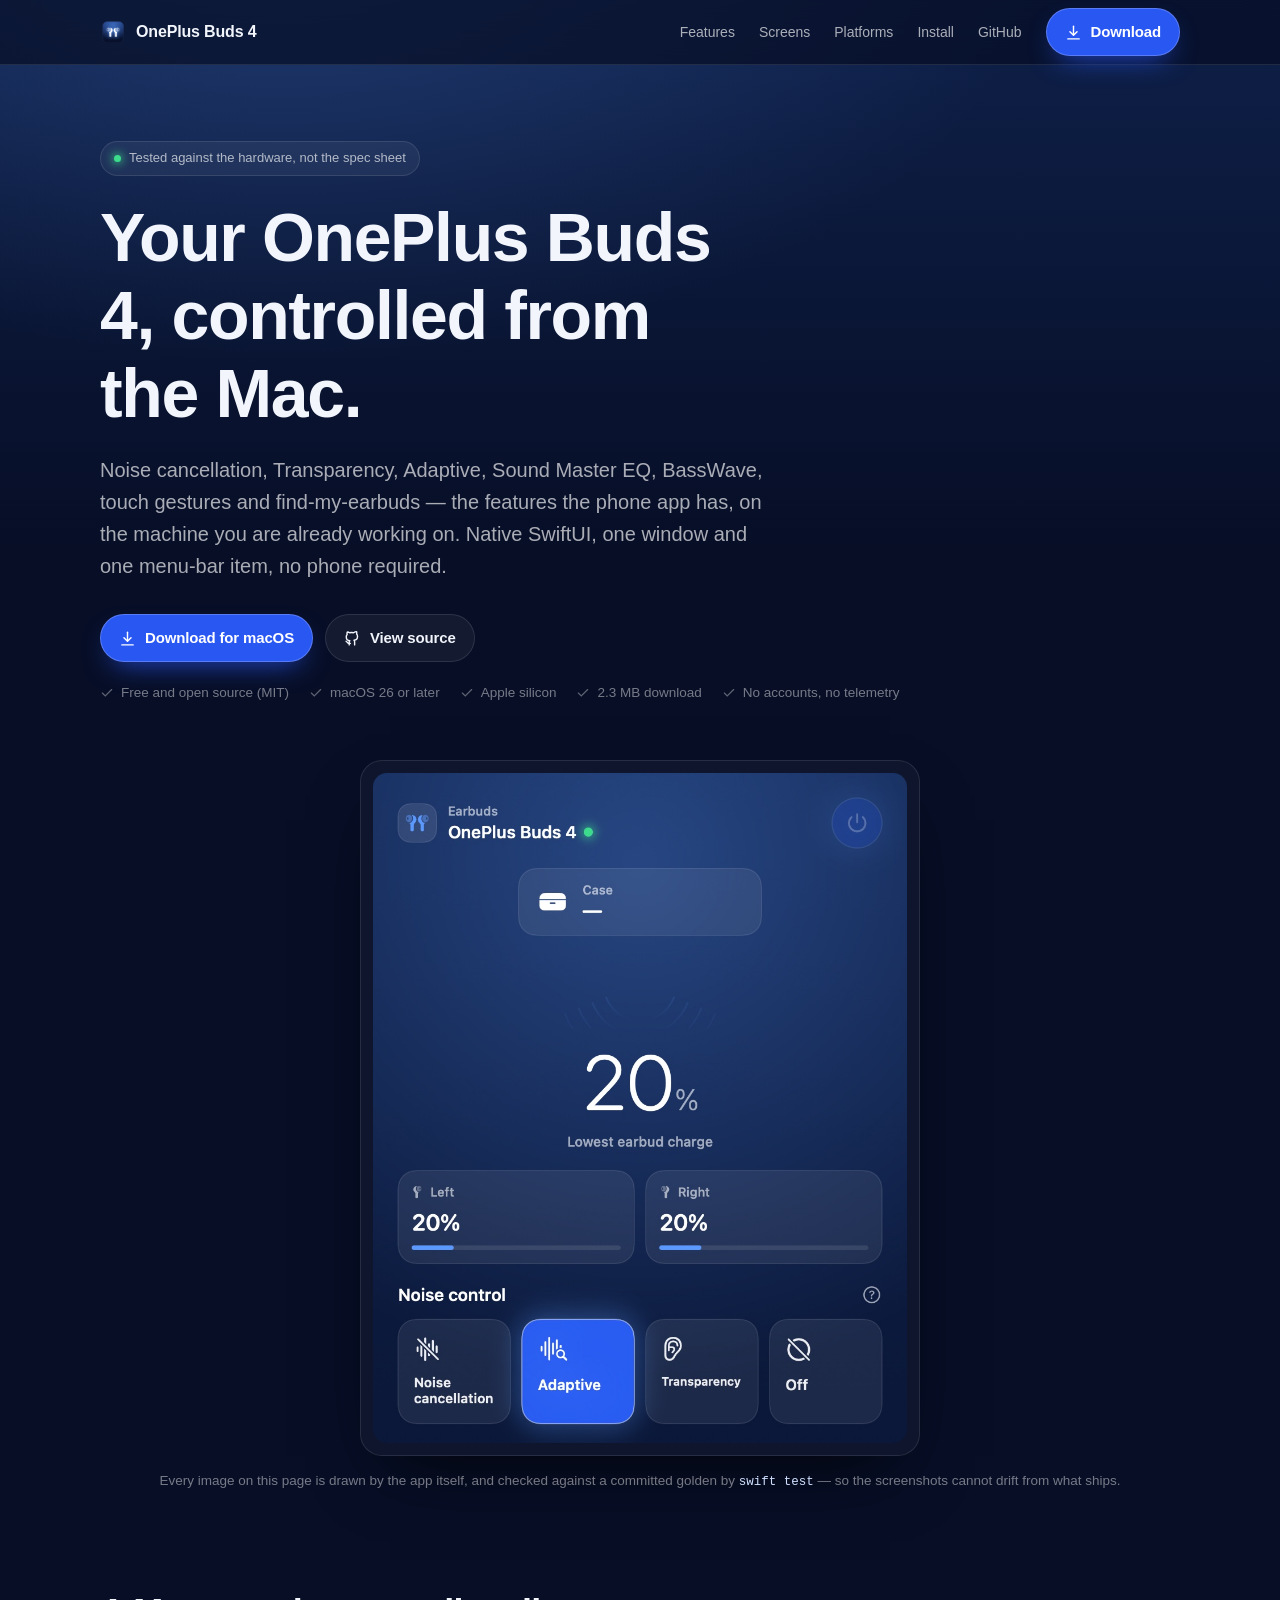
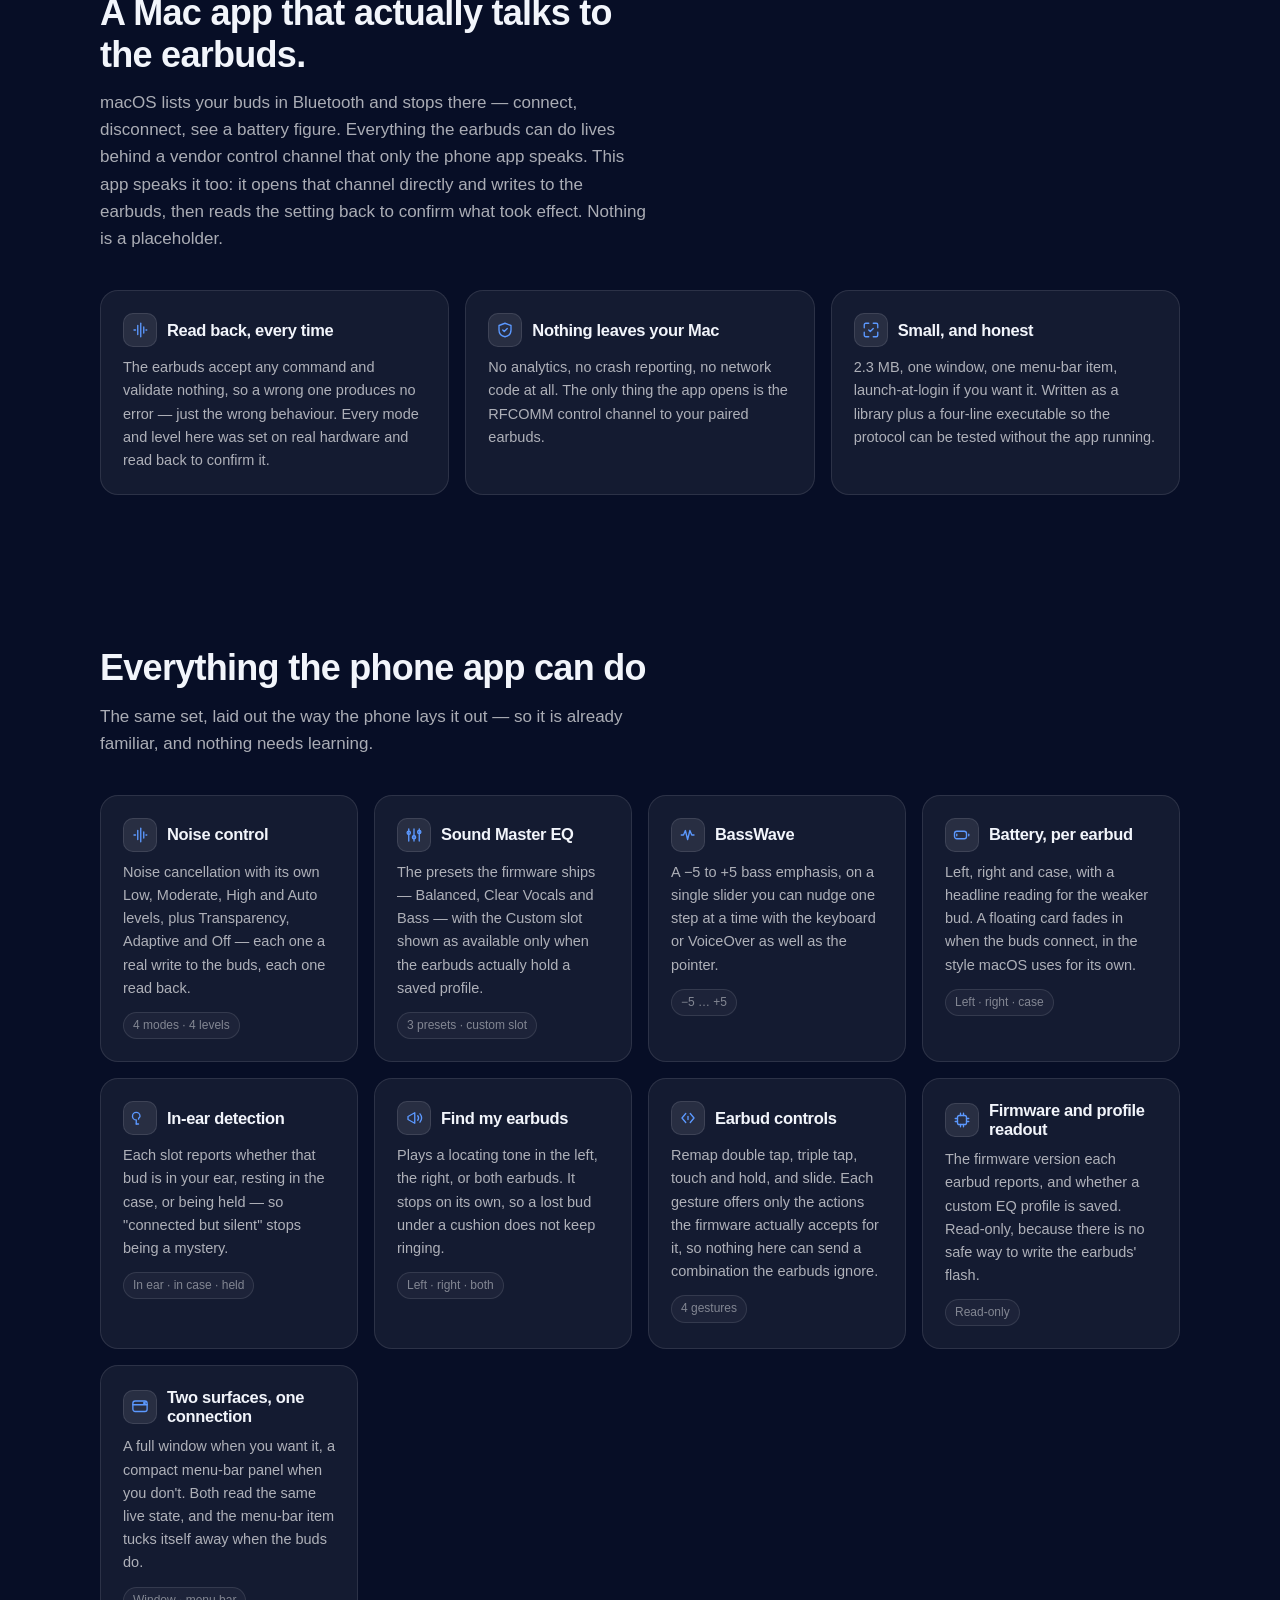
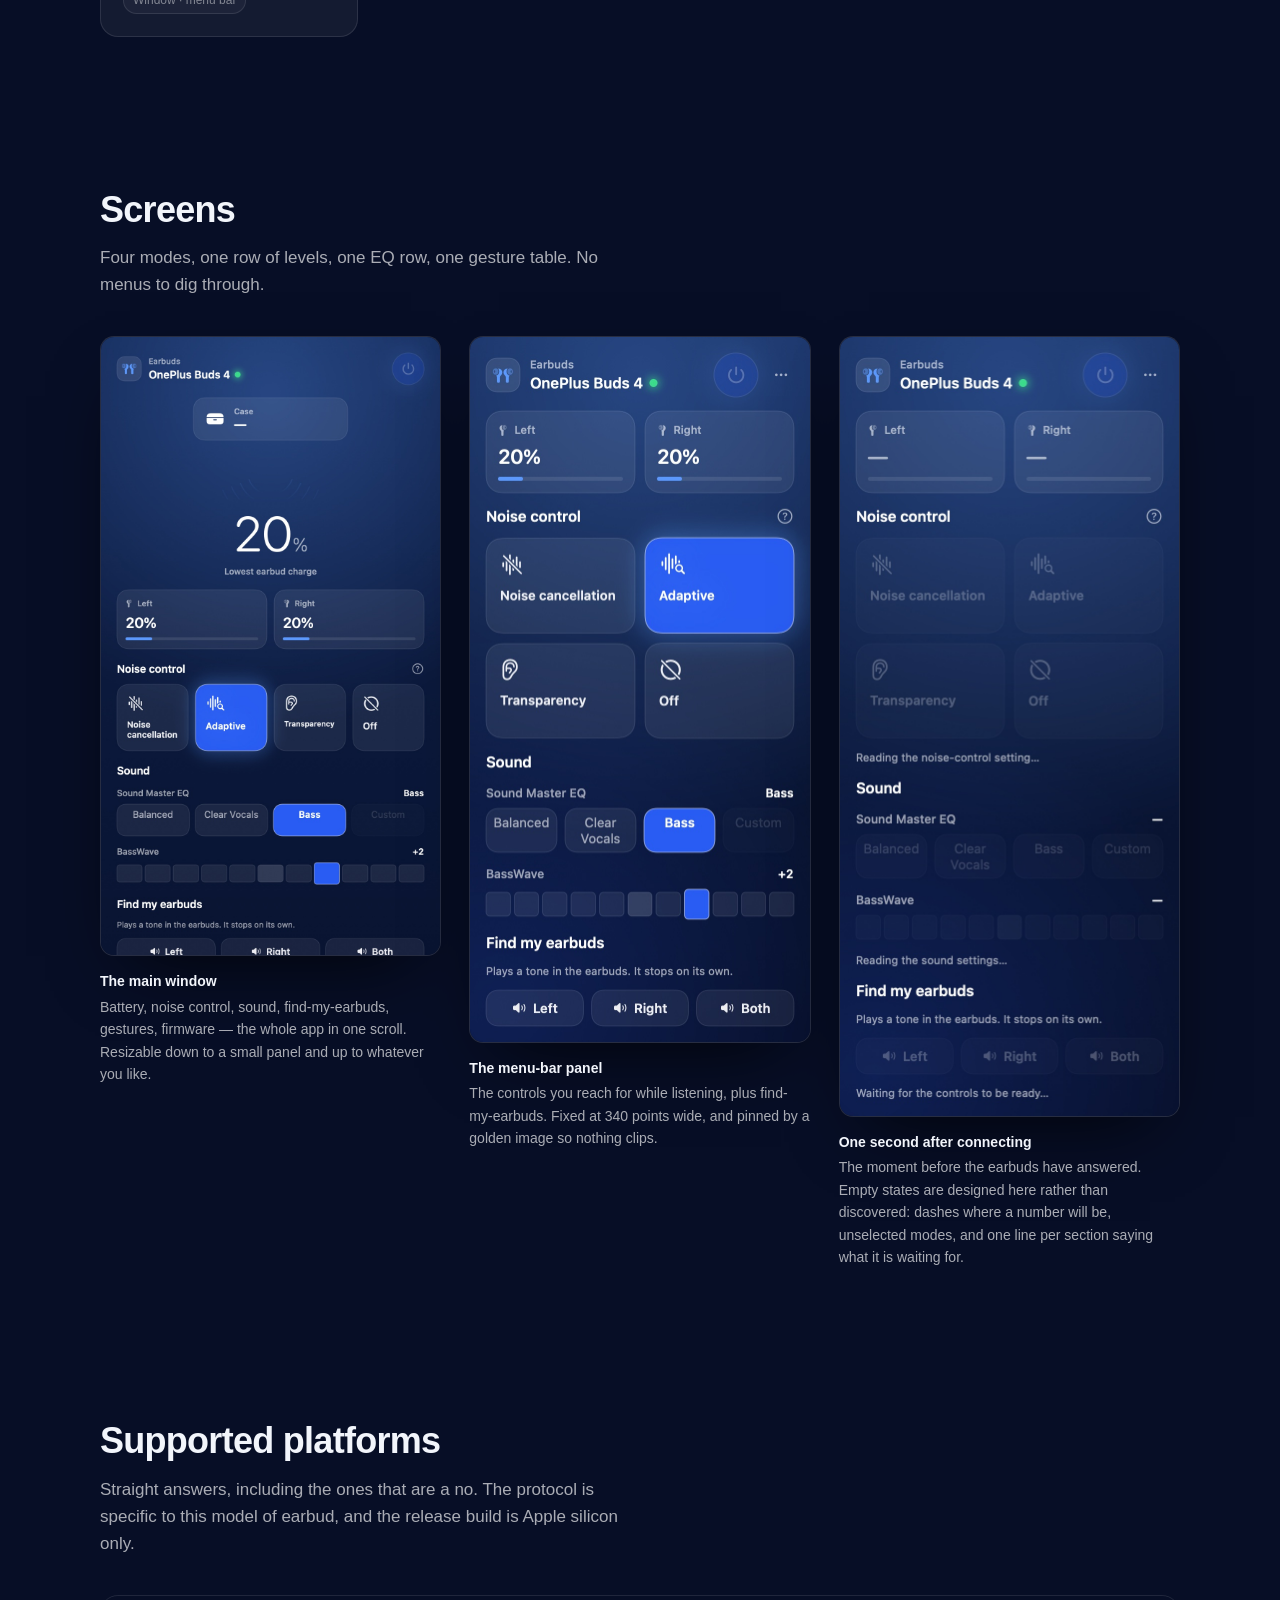
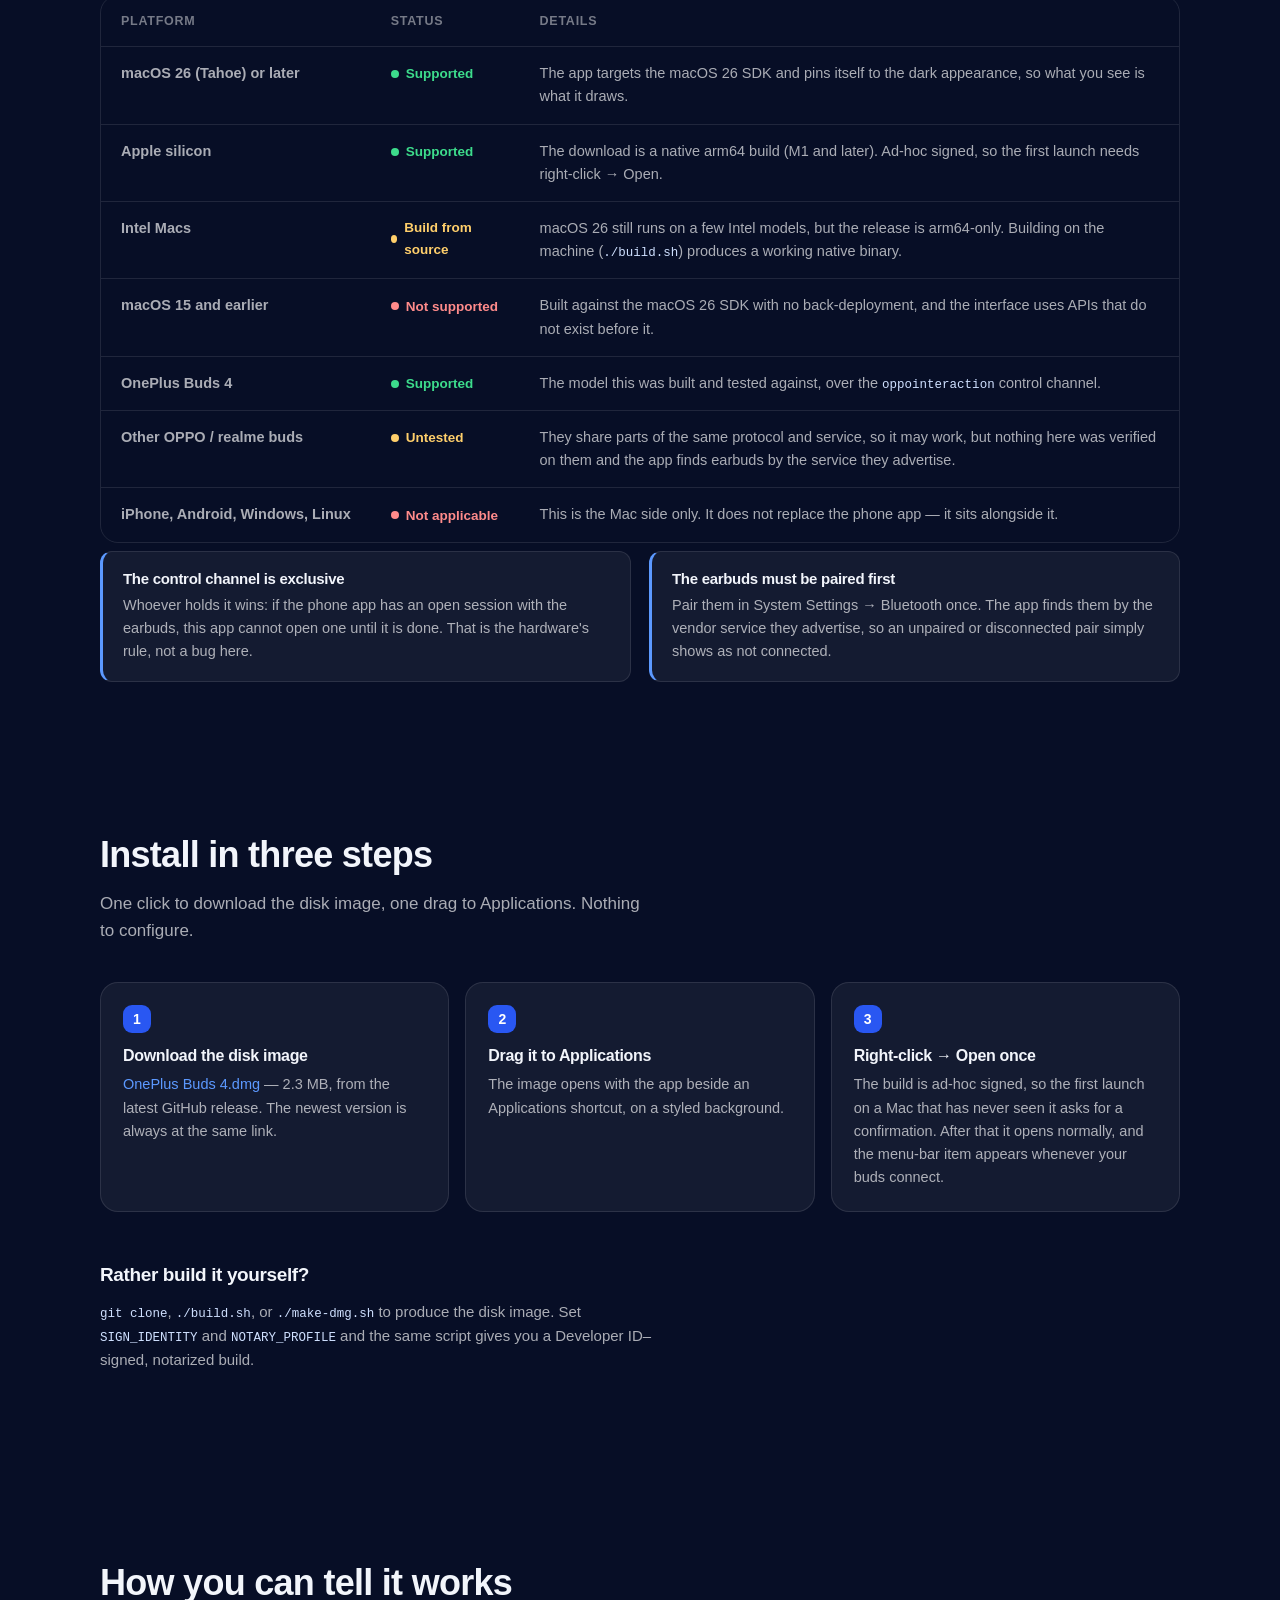
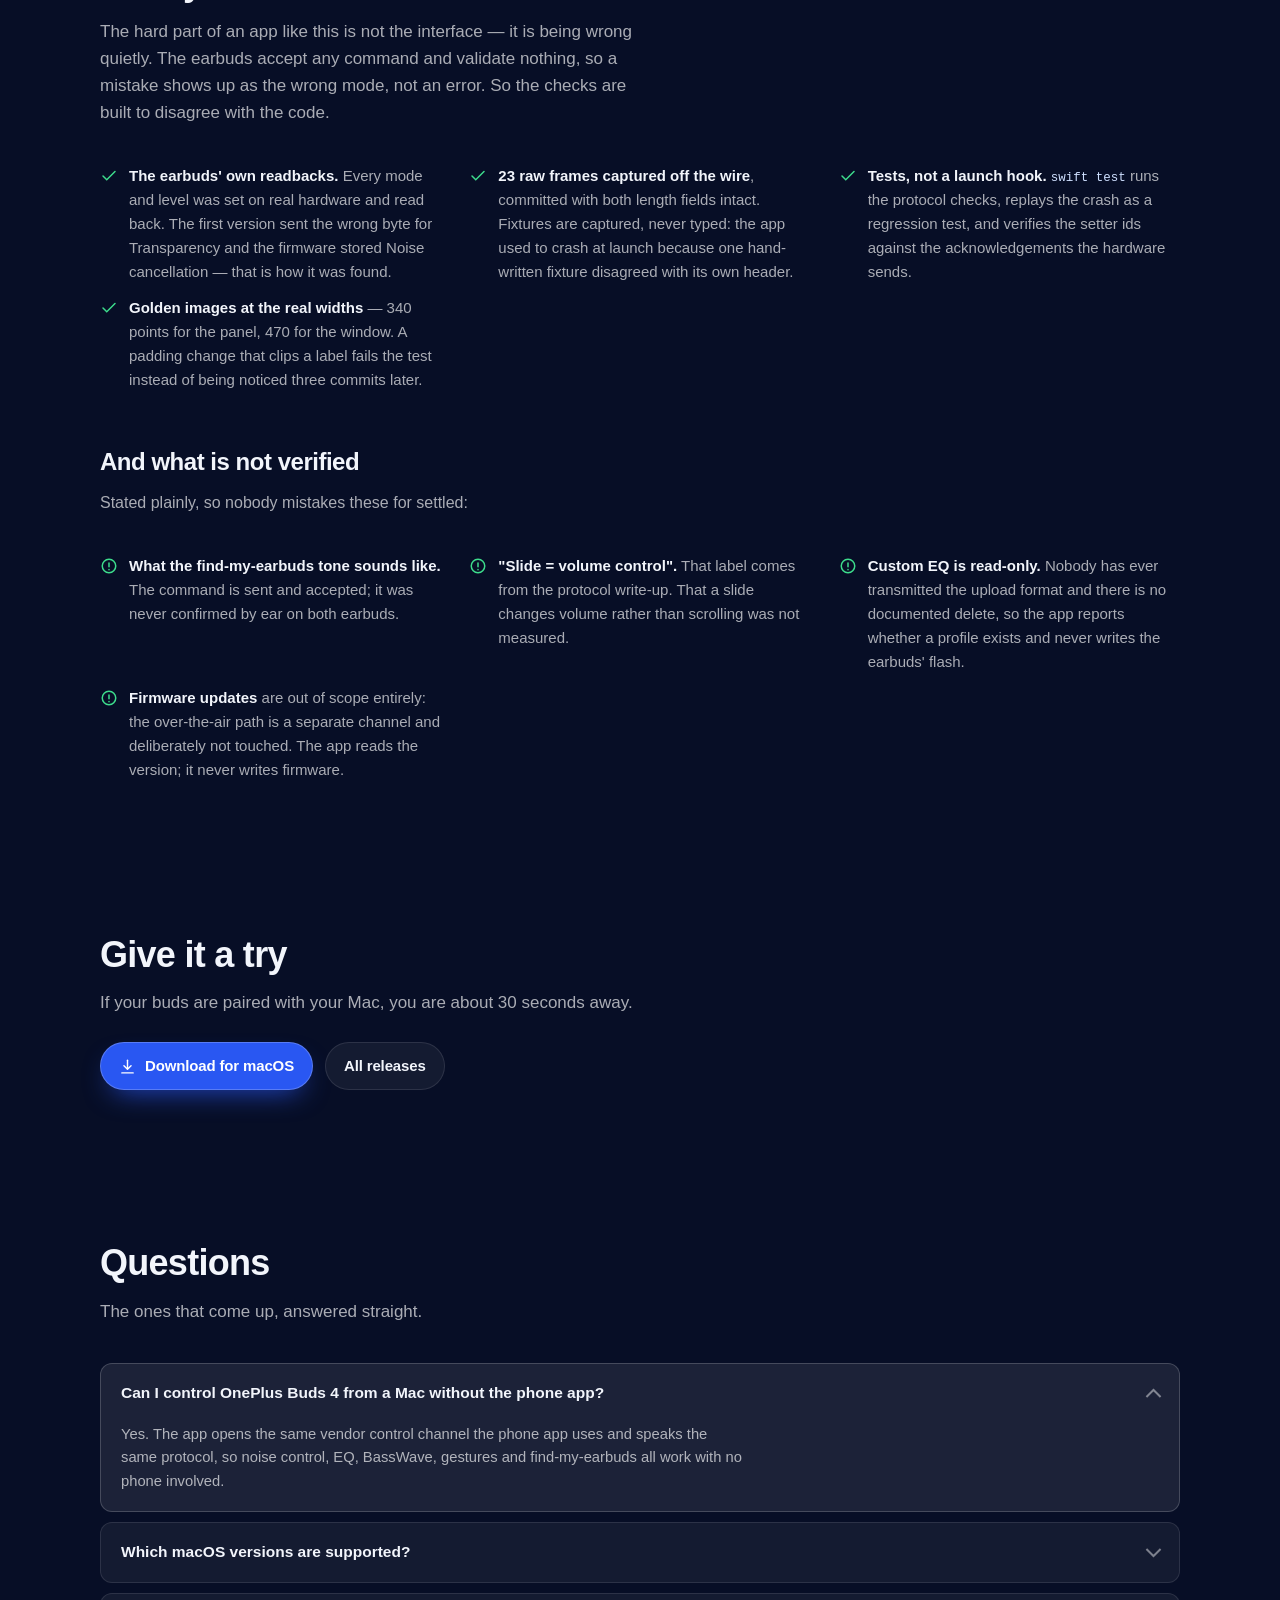
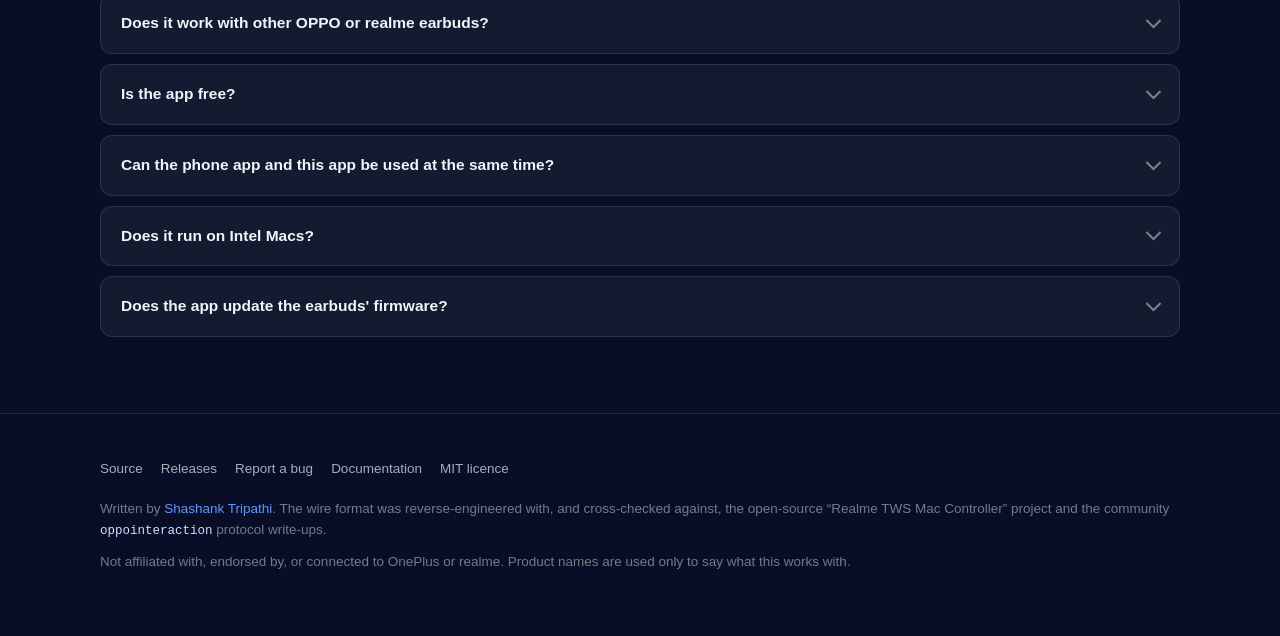
==== docs/index.html @ 81c3e6ca "Add the website, and stop `swift test` from taking the control channel Three things: a bug, a move, " ====
<!DOCTYPE html>
<html lang="en">
<head>
<meta charset="utf-8">
<meta name="viewport" content="width=device-width, initial-scale=1">
<title>OnePlus Buds 4 for macOS — a native Mac controller for your earbuds</title>
<meta name="description" content="A native SwiftUI app that controls OnePlus Buds 4 from the Mac: noise control, Sound Master EQ, BassWave, touch gestures, find-my-earbuds, battery and firmware. Free, open source, no telemetry.">
<link rel="canonical" href="https://shashank99928.github.io/OnePlusBuds4Mac/">
<link rel="icon" href="assets/favicon.png" type="image/png">
<link rel="apple-touch-icon" href="assets/icon.png">
<meta name="theme-color" content="#070e26">

<meta property="og:type" content="website">
<meta property="og:title" content="OnePlus Buds 4 for macOS">
<meta property="og:description" content="Noise control, Sound Master EQ, BassWave, gestures and find-my-earbuds — from your Mac. Native, free, open source.">
<meta property="og:image" content="https://shashank99928.github.io/OnePlusBuds4Mac/assets/og.png">
<meta property="og:image:width" content="1200">
<meta property="og:image:height" content="630">
<meta property="og:url" content="https://shashank99928.github.io/OnePlusBuds4Mac/">
<meta name="twitter:card" content="summary_large_image">
<meta name="twitter:title" content="OnePlus Buds 4 for macOS">
<meta name="twitter:description" content="Noise control, Sound Master EQ, BassWave, gestures and find-my-earbuds — from your Mac.">
<meta name="twitter:image" content="https://shashank99928.github.io/OnePlusBuds4Mac/assets/og.png">

<meta name="author" content="Shashank Tripathi">
<meta name="keywords" content="OnePlus Buds 4 Mac, control OnePlus Buds 4 on macOS, OnePlus Buds noise cancellation Mac, earbuds EQ Mac app, find my earbuds Mac, oppointeraction, OPPO earbuds macOS">
<meta property="og:site_name" content="OnePlus Buds 4 for macOS">
<meta property="og:locale" content="en_US">
<meta property="og:image:alt" content="OnePlus Buds 4 for macOS — your earbuds, from your Mac.">
<meta name="twitter:image:alt" content="OnePlus Buds 4 for macOS — your earbuds, from your Mac.">

<link rel="preload" as="image" href="assets/hero.jpg" fetchpriority="high">
<link rel="stylesheet" href="styles.css">

<script type="application/ld+json">
{
  "@context": "https://schema.org",
  "@type": "SoftwareApplication",
  "name": "OnePlus Buds 4 for macOS",
  "alternateName": "OnePlusBuds4Mac",
  "applicationCategory": "UtilitiesApplication",
  "applicationSubCategory": "Audio",
  "operatingSystem": "macOS 26 or later",
  "processorRequirements": "Apple silicon; Intel Macs by building from source",
  "softwareVersion": "1.1.0",
  "releaseNotes": "https://github.com/shashank99928/OnePlusBuds4Mac/releases",
  "isAccessibleForFree": true,
  "license": "https://opensource.org/license/mit",
  "downloadUrl": "https://github.com/shashank99928/OnePlusBuds4Mac/releases/latest/download/OnePlus%20Buds%204.dmg",
  "installUrl": "https://github.com/shashank99928/OnePlusBuds4Mac/releases/latest/download/OnePlus%20Buds%204.dmg",
  "url": "https://shashank99928.github.io/OnePlusBuds4Mac/",
  "screenshot": "https://shashank99928.github.io/OnePlusBuds4Mac/assets/window.png",
  "image": "https://shashank99928.github.io/OnePlusBuds4Mac/assets/og.png",
  "description": "A native macOS app that controls OnePlus Buds 4 over the earbuds' own control channel: noise cancellation, Transparency, Adaptive, Sound Master EQ, BassWave, touch gestures, find-my-earbuds, battery and firmware. Free and open source.",
  "featureList": [
    "Noise cancellation with Low, Moderate, High and Auto levels",
    "Transparency, Adaptive and Off modes",
    "Sound Master EQ presets and the custom slot",
    "BassWave -5 to +5 bass emphasis",
    "Find my earbuds tone",
    "Touch gesture remapping",
    "Per-earbud and case battery",
    "Firmware readout",
    "Menu-bar panel and a full window"
  ],
  "offers": { "@type": "Offer", "price": "0", "priceCurrency": "USD" },
  "author": {
    "@type": "Person",
    "name": "Shashank Tripathi",
    "url": "https://github.com/shashank99928"
  },
  "codeRepository": "https://github.com/shashank99928/OnePlusBuds4Mac"
}
</script>

<script type="application/ld+json">
{
  "@context": "https://schema.org",
  "@type": "FAQPage",
  "mainEntity": [
    {
      "@type": "Question",
      "name": "Can I control OnePlus Buds 4 from a Mac without the phone app?",
      "acceptedAnswer": {
        "@type": "Answer",
        "text": "Yes. The app opens the same vendor control channel the phone app uses and speaks the same protocol, so noise control, EQ, BassWave, gestures and find-my-earbuds all work with no phone involved."
      }
    },
    {
      "@type": "Question",
      "name": "Which macOS versions are supported?",
      "acceptedAnswer": {
        "@type": "Answer",
        "text": "macOS 26 (Tahoe) or later. The app is built against the macOS 26 SDK with no back-deployment, so macOS 15 and earlier are not supported."
      }
    },
    {
      "@type": "Question",
      "name": "Does it work with other OPPO or realme earbuds?",
      "acceptedAnswer": {
        "@type": "Answer",
        "text": "Untested. They share parts of the same protocol and advertise the same service, so it may work, but only OnePlus Buds 4 was verified against hardware. The app finds earbuds by the service they advertise."
      }
    },
    {
      "@type": "Question",
      "name": "Is the app free?",
      "acceptedAnswer": {
        "@type": "Answer",
        "text": "Yes. It is MIT licensed with the full source on GitHub. There are no accounts, no in-app purchases, no analytics and no telemetry."
      }
    },
    {
      "@type": "Question",
      "name": "Can the phone app and this app be used at the same time?",
      "acceptedAnswer": {
        "@type": "Answer",
        "text": "Not at the same time. The control channel is exclusive, so whichever app holds it wins. Quit the phone app's session if this app cannot open the channel."
      }
    },
    {
      "@type": "Question",
      "name": "Does it run on Intel Macs?",
      "acceptedAnswer": {
        "@type": "Answer",
        "text": "The download is Apple silicon only. macOS 26 still runs on a few Intel models, and building from source on the machine produces a working native binary."
      }
    },
    {
      "@type": "Question",
      "name": "Does the app update the earbuds' firmware?",
      "acceptedAnswer": {
        "@type": "Answer",
        "text": "No. Reading the firmware version is supported. Over-the-air updates run over a separate channel and are deliberately not touched, because the earbuds validate nothing and a bad write could brick them."
      }
    }
  ]
}
</script>
</head>
<body>

<header>
  <div class="wrap header-inner">
    <a class="brand" href="./">
      <img src="assets/favicon.png" alt="" width="26" height="26">
      <span>OnePlus Buds 4</span>
    </a>
    <nav>
      <a href="#features">Features</a>
      <a href="#screens">Screens</a>
      <a href="#platforms">Platforms</a>
      <a href="#install">Install</a>
      <a href="https://github.com/shashank99928/OnePlusBuds4Mac">GitHub</a>
      <a class="btn btn-primary" href="https://github.com/shashank99928/OnePlusBuds4Mac/releases/latest/download/OnePlus%20Buds%204.dmg" download>
        <svg viewBox="0 0 24 24" fill="none" stroke="currentColor" stroke-width="2" stroke-linecap="round" stroke-linejoin="round" aria-hidden="true"><path d="M12 3v12"/><path d="m7 11 5 5 5-5"/><path d="M4 21h16"/></svg>
        Download
      </a>
    </nav>
  </div>
</header>

<main>

  <!-- ------------------------------- hero ------------------------------- -->
  <section class="hero">
    <div class="wrap">
      <span class="eyebrow"><span class="dot" aria-hidden="true"></span> Tested against the hardware, not the spec sheet</span>

      <h1>Your OnePlus Buds 4, controlled from the Mac.</h1>

      <p class="lede">
        Noise cancellation, Transparency, Adaptive, Sound Master EQ, BassWave, touch gestures
        and find-my-earbuds — the features the phone app has, on the machine you are already
        working on. Native SwiftUI, one window and one menu-bar item, no phone required.
      </p>

      <div class="hero-actions">
        <a class="btn btn-primary" href="https://github.com/shashank99928/OnePlusBuds4Mac/releases/latest/download/OnePlus%20Buds%204.dmg" download>
          <svg viewBox="0 0 24 24" fill="none" stroke="currentColor" stroke-width="2" stroke-linecap="round" stroke-linejoin="round" aria-hidden="true"><path d="M12 3v12"/><path d="m7 11 5 5 5-5"/><path d="M4 21h16"/></svg>
          Download for macOS
        </a>
        <a class="btn btn-quiet" href="https://github.com/shashank99928/OnePlusBuds4Mac">
          <svg viewBox="0 0 24 24" fill="none" stroke="currentColor" stroke-width="2" stroke-linecap="round" stroke-linejoin="round" aria-hidden="true"><path d="M9 19c-4 1.5-4-2.5-6-3m12 5v-3.9a3.4 3.4 0 0 0-.9-2.6c3-.3 5-1.6 5-5.8a4.6 4.6 0 0 0-1.3-3.2 4.2 4.2 0 0 0-.1-3.2s-1.3-.4-4.2 1.6a10.6 10.6 0 0 0-5.6 0C5.9 2.6 4.6 3 4.6 3a4.2 4.2 0 0 0-.1 3.2A4.6 4.6 0 0 0 3.2 9.4c0 4.1 2 5.5 5 5.8a3.4 3.4 0 0 0-.9 2.6V21"/></svg>
          View source
        </a>
      </div>

      <div class="facts">
        <span><svg viewBox="0 0 24 24" fill="none" stroke="currentColor" stroke-width="2" stroke-linecap="round" aria-hidden="true"><path d="M20 6 9 17l-5-5"/></svg> Free and open source (MIT)</span>
        <span><svg viewBox="0 0 24 24" fill="none" stroke="currentColor" stroke-width="2" stroke-linecap="round" aria-hidden="true"><path d="M20 6 9 17l-5-5"/></svg> macOS 26 or later</span>
        <span><svg viewBox="0 0 24 24" fill="none" stroke="currentColor" stroke-width="2" stroke-linecap="round" aria-hidden="true"><path d="M20 6 9 17l-5-5"/></svg> Apple silicon</span>
        <span><svg viewBox="0 0 24 24" fill="none" stroke="currentColor" stroke-width="2" stroke-linecap="round" aria-hidden="true"><path d="M20 6 9 17l-5-5"/></svg> 2.3&nbsp;MB download</span>
        <span><svg viewBox="0 0 24 24" fill="none" stroke="currentColor" stroke-width="2" stroke-linecap="round" aria-hidden="true"><path d="M20 6 9 17l-5-5"/></svg> No accounts, no telemetry</span>
      </div>

      <div class="shot">
        <img src="assets/hero.jpg" width="940" height="1180" fetchpriority="high"
             decoding="async"
             alt="The app's main window: battery readings and the four noise-control modes, with Adaptive selected.">
      </div>
      <p class="caption">
        Every image on this page is drawn by the app itself, and checked against a committed
        golden by <code>swift test</code> — so the screenshots cannot drift from what ships.
      </p>
    </div>
  </section>

  <!-- ----------------------------- why ----------------------------- -->
  <section id="why">
    <div class="wrap">
      <div class="section-head">
        <h2>A Mac app that actually talks to the earbuds.</h2>
        <p>
          macOS lists your buds in Bluetooth and stops there — connect, disconnect, see a
          battery figure. Everything the earbuds can do lives behind a vendor control channel
          that only the phone app speaks. This app speaks it too: it opens that channel
          directly and writes to the earbuds, then reads the setting back to confirm what took
          effect. Nothing is a placeholder.
        </p>
      </div>

      <div class="grid grid-3">
        <div class="card">
          <h3><span class="tile-icon" aria-hidden="true"><svg viewBox="0 0 24 24" fill="none" stroke="currentColor" stroke-width="1.8" stroke-linecap="round" stroke-linejoin="round"><path d="M4 12h2"/><path d="M9 6v12"/><path d="M13 3v18"/><path d="M17 8v8"/><path d="M20 12h1"/></svg></span> Read back, every time</h3>
          <p>
            The earbuds accept any command and validate nothing, so a wrong one produces no
            error — just the wrong behaviour. Every mode and level here was set on real
            hardware and read back to confirm it.
          </p>
        </div>
        <div class="card">
          <h3><span class="tile-icon" aria-hidden="true"><svg viewBox="0 0 24 24" fill="none" stroke="currentColor" stroke-width="1.8" stroke-linecap="round" stroke-linejoin="round"><path d="M12 3 4 6v6c0 5 3.4 8.2 8 9 4.6-.8 8-4 8-9V6l-8-3Z"/><path d="m9 12 2 2 4-4"/></svg></span> Nothing leaves your Mac</h3>
          <p>
            No analytics, no crash reporting, no network code at all. The only thing the app
            opens is the RFCOMM control channel to your paired earbuds.
          </p>
        </div>
        <div class="card">
          <h3><span class="tile-icon" aria-hidden="true"><svg viewBox="0 0 24 24" fill="none" stroke="currentColor" stroke-width="1.8" stroke-linecap="round" stroke-linejoin="round"><path d="M9 3H5a2 2 0 0 0-2 2v4"/><path d="M15 3h4a2 2 0 0 1 2 2v4"/><path d="M9 21H5a2 2 0 0 1-2-2v-4"/><path d="M15 21h4a2 2 0 0 0 2-2v-4"/><path d="m9 12 2 2 4-4"/></svg></span> Small, and honest</h3>
          <p>
            2.3&nbsp;MB, one window, one menu-bar item, launch-at-login if you want it. Written
            as a library plus a four-line executable so the protocol can be tested without the
            app running.
          </p>
        </div>
      </div>
    </div>
  </section>

  <!-- --------------------------- features --------------------------- -->
  <section id="features">
    <div class="wrap">
      <div class="section-head">
        <h2>Everything the phone app can do</h2>
        <p>
          The same set, laid out the way the phone lays it out — so it is already familiar, and
          nothing needs learning.
        </p>
      </div>

      <div class="grid grid-3">
        <div class="card">
          <h3><span class="tile-icon" aria-hidden="true"><svg viewBox="0 0 24 24" fill="none" stroke="currentColor" stroke-width="1.8" stroke-linecap="round" stroke-linejoin="round"><path d="M4 12h2"/><path d="M9 6v12"/><path d="M13 3v18"/><path d="M17 8v8"/><path d="M20 12h1"/></svg></span> Noise control</h3>
          <p>
            Noise cancellation with its own Low, Moderate, High and Auto levels, plus
            Transparency, Adaptive and Off — each one a real write to the buds, each one read
            back.
          </p>
          <span class="tag">4 modes · 4 levels</span>
        </div>

        <div class="card">
          <h3><span class="tile-icon" aria-hidden="true"><svg viewBox="0 0 24 24" fill="none" stroke="currentColor" stroke-width="1.8" stroke-linecap="round" stroke-linejoin="round"><path d="M5 4v16"/><path d="M12 4v16"/><path d="M19 4v16"/><circle cx="5" cy="9" r="2.2"/><circle cx="12" cy="15" r="2.2"/><circle cx="19" cy="8" r="2.2"/></svg></span> Sound Master EQ</h3>
          <p>
            The presets the firmware ships — Balanced, Clear Vocals and Bass — with the Custom
            slot shown as available only when the earbuds actually hold a saved profile.
          </p>
          <span class="tag">3 presets · custom slot</span>
        </div>

        <div class="card">
          <h3><span class="tile-icon" aria-hidden="true"><svg viewBox="0 0 24 24" fill="none" stroke="currentColor" stroke-width="1.8" stroke-linecap="round" stroke-linejoin="round"><path d="M3 12h3l2.5-6 3 12 3-12 2.5 6h3"/></svg></span> BassWave</h3>
          <p>
            A −5 to +5 bass emphasis, on a single slider you can nudge one step at a time with
            the keyboard or VoiceOver as well as the pointer.
          </p>
          <span class="tag">−5 … +5</span>
        </div>

        <div class="card">
          <h3><span class="tile-icon" aria-hidden="true"><svg viewBox="0 0 24 24" fill="none" stroke="currentColor" stroke-width="1.8" stroke-linecap="round" stroke-linejoin="round"><rect x="2" y="7" width="16" height="10" rx="3"/><path d="M21 11v2"/><path d="M5 11v2"/></svg></span> Battery, per earbud</h3>
          <p>
            Left, right and case, with a headline reading for the weaker bud. A floating card
            fades in when the buds connect, in the style macOS uses for its own.
          </p>
          <span class="tag">Left · right · case</span>
        </div>

        <div class="card">
          <h3><span class="tile-icon" aria-hidden="true"><svg viewBox="0 0 24 24" fill="none" stroke="currentColor" stroke-width="1.8" stroke-linecap="round" stroke-linejoin="round"><path d="M7 20v-5.5a5 5 0 1 1 5-5c0 1.8-2 2-2 4"/><path d="M10 20h-3"/></svg></span> In-ear detection</h3>
          <p>
            Each slot reports whether that bud is in your ear, resting in the case, or being
            held — so "connected but silent" stops being a mystery.
          </p>
          <span class="tag">In ear · in case · held</span>
        </div>

        <div class="card">
          <h3><span class="tile-icon" aria-hidden="true"><svg viewBox="0 0 24 24" fill="none" stroke="currentColor" stroke-width="1.8" stroke-linecap="round" stroke-linejoin="round"><path d="M4 10v4l9 5V5L4 10Z"/><path d="M17 9a5 5 0 0 1 0 6"/><path d="M20 6.5a9 9 0 0 1 0 11"/></svg></span> Find my earbuds</h3>
          <p>
            Plays a locating tone in the left, the right, or both earbuds. It stops on its own,
            so a lost bud under a cushion does not keep ringing.
          </p>
          <span class="tag">Left · right · both</span>
        </div>

        <div class="card">
          <h3><span class="tile-icon" aria-hidden="true"><svg viewBox="0 0 24 24" fill="none" stroke="currentColor" stroke-width="1.8" stroke-linecap="round" stroke-linejoin="round"><path d="M9 6 4 12l5 6"/><path d="m15 6 5 6-5 6"/><path d="M12 10v4"/></svg></span> Earbud controls</h3>
          <p>
            Remap double tap, triple tap, touch and hold, and slide. Each gesture offers only
            the actions the firmware actually accepts for it, so nothing here can send a
            combination the earbuds ignore.
          </p>
          <span class="tag">4 gestures</span>
        </div>

        <div class="card">
          <h3><span class="tile-icon" aria-hidden="true"><svg viewBox="0 0 24 24" fill="none" stroke="currentColor" stroke-width="1.8" stroke-linecap="round" stroke-linejoin="round"><rect x="6" y="6" width="12" height="12" rx="2.5"/><path d="M10 3v3M14 3v3M10 18v3M14 18v3M3 10h3M3 14h3M18 10h3M18 14h3"/></svg></span> Firmware and profile readout</h3>
          <p>
            The firmware version each earbud reports, and whether a custom EQ profile is saved.
            Read-only, because there is no safe way to write the earbuds' flash.
          </p>
          <span class="tag">Read-only</span>
        </div>

        <div class="card">
          <h3><span class="tile-icon" aria-hidden="true"><svg viewBox="0 0 24 24" fill="none" stroke="currentColor" stroke-width="1.8" stroke-linecap="round" stroke-linejoin="round"><rect x="2.5" y="4" width="19" height="14" rx="3"/><path d="M2.5 9h19"/><circle cx="18" cy="6.5" r="1"/></svg></span> Two surfaces, one connection</h3>
          <p>
            A full window when you want it, a compact menu-bar panel when you don't. Both read
            the same live state, and the menu-bar item tucks itself away when the buds do.
          </p>
          <span class="tag">Window · menu bar</span>
        </div>
      </div>
    </div>
  </section>

  <!-- ---------------------------- screens ---------------------------- -->
  <section id="screens">
    <div class="wrap">
      <div class="section-head">
        <h2>Screens</h2>
        <p>Four modes, one row of levels, one EQ row, one gesture table. No menus to dig through.</p>
      </div>

      <div class="screens">
        <div class="screen">
          <figure>
            <a href="assets/window.jpg">
              <img class="window-shot" src="assets/window.jpg" width="940" height="2651"
                   loading="lazy" decoding="async"
                   alt="The main window: battery hero, per-earbud chips, the noise-control grid, Sound Master EQ, BassWave, Find my earbuds, the gesture table and the firmware readout.">
            </a>
            <figcaption>
              <b>The main window</b>
              Battery, noise control, sound, find-my-earbuds, gestures, firmware — the whole app
              in one scroll. Resizable down to a small panel and up to whatever you like.
            </figcaption>
          </figure>
        </div>

        <div class="screen">
          <figure>
            <img src="assets/panel.jpg" width="680" height="1412"
                 loading="lazy" decoding="async"
                 alt="The menu-bar panel: two battery chips, the four noise-control modes with Adaptive selected, the EQ presets, BassWave and the find-my-earbuds buttons.">
            <figcaption>
              <b>The menu-bar panel</b>
              The controls you reach for while listening, plus find-my-earbuds. Fixed at 340
              points wide, and pinned by a golden image so nothing clips.
            </figcaption>
          </figure>
        </div>

        <div class="screen">
          <figure>
            <img src="assets/panel-warming.jpg" width="680" height="1442"
                 loading="lazy" decoding="async"
                 alt="The menu-bar panel a moment after connecting, before the earbuds have answered: dash placeholders for battery, unselected noise-control modes and a short note under each section.">
            <figcaption>
              <b>One second after connecting</b>
              The moment before the earbuds have answered. Empty states are designed here
              rather than discovered: dashes where a number will be, unselected modes, and one
              line per section saying what it is waiting for.
            </figcaption>
          </figure>
        </div>
      </div>
    </div>
  </section>

  <!-- --------------------------- platforms --------------------------- -->
  <section id="platforms">
    <div class="wrap">
      <div class="section-head">
        <h2>Supported platforms</h2>
        <p>
          Straight answers, including the ones that are a no. The protocol is specific to this
          model of earbud, and the release build is Apple silicon only.
        </p>
      </div>

      <div class="table-scroll">
        <table>
          <caption class="sr-only">Supported platforms and their status</caption>
          <thead>
            <tr><th scope="col">Platform</th><th scope="col">Status</th><th scope="col">Details</th></tr>
          </thead>
          <tbody>
            <tr>
              <td>macOS 26 (Tahoe) or later</td>
              <td><span class="status yes">Supported</span></td>
              <td>The app targets the macOS 26 SDK and pins itself to the dark appearance, so what you see is what it draws.</td>
            </tr>
            <tr>
              <td>Apple silicon</td>
              <td><span class="status yes">Supported</span></td>
              <td>The download is a native arm64 build (M1 and later). Ad-hoc signed, so the first launch needs right-click&nbsp;→&nbsp;Open.</td>
            </tr>
            <tr>
              <td>Intel Macs</td>
              <td><span class="status maybe">Build from source</span></td>
              <td>macOS 26 still runs on a few Intel models, but the release is arm64-only. Building on the machine (<code>./build.sh</code>) produces a working native binary.</td>
            </tr>
            <tr>
              <td>macOS 15 and earlier</td>
              <td><span class="status no">Not supported</span></td>
              <td>Built against the macOS 26 SDK with no back-deployment, and the interface uses APIs that do not exist before it.</td>
            </tr>
            <tr>
              <td>OnePlus Buds 4</td>
              <td><span class="status yes">Supported</span></td>
              <td>The model this was built and tested against, over the <code>oppointeraction</code> control channel.</td>
            </tr>
            <tr>
              <td>Other OPPO / realme buds</td>
              <td><span class="status maybe">Untested</span></td>
              <td>They share parts of the same protocol and service, so it may work, but nothing here was verified on them and the app finds earbuds by the service they advertise.</td>
            </tr>
            <tr>
              <td>iPhone, Android, Windows, Linux</td>
              <td><span class="status no">Not applicable</span></td>
              <td>This is the Mac side only. It does not replace the phone app — it sits alongside it.</td>
            </tr>
          </tbody>
        </table>
      </div>

      <div class="panel-split">
        <div class="note">
          <h3>The control channel is exclusive</h3>
          <p>
            Whoever holds it wins: if the phone app has an open session with the earbuds, this
            app cannot open one until it is done. That is the hardware's rule, not a bug here.
          </p>
        </div>
        <div class="note">
          <h3>The earbuds must be paired first</h3>
          <p>
            Pair them in System&nbsp;Settings → Bluetooth once. The app finds them by the vendor
            service they advertise, so an unpaired or disconnected pair simply shows as not
            connected.
          </p>
        </div>
      </div>
    </div>
  </section>

  <!-- ---------------------------- install ---------------------------- -->
  <section id="install">
    <div class="wrap">
      <div class="section-head">
        <h2>Install in three steps</h2>
        <p>One click to download the disk image, one drag to Applications. Nothing to configure.</p>
      </div>

      <div class="steps">
        <div class="step">
          <span class="num" aria-hidden="true">1</span>
          <h3>Download the disk image</h3>
          <p>
            <a href="https://github.com/shashank99928/OnePlusBuds4Mac/releases/latest/download/OnePlus%20Buds%204.dmg" download>OnePlus Buds 4.dmg</a>
            — 2.3&nbsp;MB, from the latest GitHub release. The newest version is always at the
            same link.
          </p>
        </div>
        <div class="step">
          <span class="num" aria-hidden="true">2</span>
          <h3>Drag it to Applications</h3>
          <p>The image opens with the app beside an Applications shortcut, on a styled background.</p>
        </div>
        <div class="step">
          <span class="num" aria-hidden="true">3</span>
          <h3>Right-click → Open once</h3>
          <p>
            The build is ad-hoc signed, so the first launch on a Mac that has never seen it asks
            for a confirmation. After that it opens normally, and the menu-bar item appears
            whenever your buds connect.
          </p>
        </div>
      </div>

      <div class="section-head" style="margin-top:52px">
        <h3 style="font-size:19px">Rather build it yourself?</h3>
        <p style="font-size:15px">
          <code>git clone</code>, <code>./build.sh</code>, or <code>./make-dmg.sh</code> to
          produce the disk image. Set <code>SIGN_IDENTITY</code> and
          <code>NOTARY_PROFILE</code> and the same script gives you a Developer ID–signed,
          notarized build.
        </p>
      </div>
    </div>
  </section>

  <!-- -------------------------- verification -------------------------- -->
  <section id="verified">
    <div class="wrap">
      <div class="section-head">
        <h2>How you can tell it works</h2>
        <p>
          The hard part of an app like this is not the interface — it is being wrong quietly.
          The earbuds accept any command and validate nothing, so a mistake shows up as the
          wrong mode, not an error. So the checks are built to disagree with the code.
        </p>
      </div>

      <div class="checks">
        <div class="check">
          <svg viewBox="0 0 24 24" fill="none" stroke="currentColor" stroke-width="2" stroke-linecap="round" aria-hidden="true"><path d="M20 6 9 17l-5-5"/></svg>
          <span><b>The earbuds' own readbacks.</b> Every mode and level was set on real hardware and read back. The first version sent the wrong byte for Transparency and the firmware stored Noise cancellation — that is how it was found.</span>
        </div>
        <div class="check">
          <svg viewBox="0 0 24 24" fill="none" stroke="currentColor" stroke-width="2" stroke-linecap="round" aria-hidden="true"><path d="M20 6 9 17l-5-5"/></svg>
          <span><b>23 raw frames captured off the wire</b>, committed with both length fields intact. Fixtures are captured, never typed: the app used to crash at launch because one hand-written fixture disagreed with its own header.</span>
        </div>
        <div class="check">
          <svg viewBox="0 0 24 24" fill="none" stroke="currentColor" stroke-width="2" stroke-linecap="round" aria-hidden="true"><path d="M20 6 9 17l-5-5"/></svg>
          <span><b>Tests, not a launch hook.</b> <code>swift test</code> runs the protocol checks, replays the crash as a regression test, and verifies the setter ids against the acknowledgements the hardware sends.</span>
        </div>
        <div class="check">
          <svg viewBox="0 0 24 24" fill="none" stroke="currentColor" stroke-width="2" stroke-linecap="round" aria-hidden="true"><path d="M20 6 9 17l-5-5"/></svg>
          <span><b>Golden images at the real widths</b> — 340 points for the panel, 470 for the window. A padding change that clips a label fails the test instead of being noticed three commits later.</span>
        </div>
      </div>

      <div class="section-head" style="margin-top:56px">
        <h2 style="font-size:24px">And what is not verified</h2>
        <p style="font-size:16px">Stated plainly, so nobody mistakes these for settled:</p>
      </div>
      <div class="checks">
        <div class="check">
          <svg viewBox="0 0 24 24" fill="none" stroke="currentColor" stroke-width="2" stroke-linecap="round" aria-hidden="true"><path d="M12 8v5"/><path d="M12 16.5v.5"/><circle cx="12" cy="12" r="9"/></svg>
          <span><b>What the find-my-earbuds tone sounds like.</b> The command is sent and accepted; it was never confirmed by ear on both earbuds.</span>
        </div>
        <div class="check">
          <svg viewBox="0 0 24 24" fill="none" stroke="currentColor" stroke-width="2" stroke-linecap="round" aria-hidden="true"><path d="M12 8v5"/><path d="M12 16.5v.5"/><circle cx="12" cy="12" r="9"/></svg>
          <span><b>"Slide = volume control".</b> That label comes from the protocol write-up. That a slide changes volume rather than scrolling was not measured.</span>
        </div>
        <div class="check">
          <svg viewBox="0 0 24 24" fill="none" stroke="currentColor" stroke-width="2" stroke-linecap="round" aria-hidden="true"><path d="M12 8v5"/><path d="M12 16.5v.5"/><circle cx="12" cy="12" r="9"/></svg>
          <span><b>Custom EQ is read-only.</b> Nobody has ever transmitted the upload format and there is no documented delete, so the app reports whether a profile exists and never writes the earbuds' flash.</span>
        </div>
        <div class="check">
          <svg viewBox="0 0 24 24" fill="none" stroke="currentColor" stroke-width="2" stroke-linecap="round" aria-hidden="true"><path d="M12 8v5"/><path d="M12 16.5v.5"/><circle cx="12" cy="12" r="9"/></svg>
          <span><b>Firmware updates</b> are out of scope entirely: the over-the-air path is a separate channel and deliberately not touched. The app reads the version; it never writes firmware.</span>
        </div>
      </div>
    </div>
  </section>

  <!-- ---------------------------- closing ---------------------------- -->
  <section id="get">
    <div class="wrap">
      <div class="section-head" style="margin-bottom:26px">
        <h2>Give it a try</h2>
        <p>If your buds are paired with your Mac, you are about 30 seconds away.</p>
      </div>
      <div class="hero-actions" style="margin-top:0">
        <a class="btn btn-primary" href="https://github.com/shashank99928/OnePlusBuds4Mac/releases/latest/download/OnePlus%20Buds%204.dmg" download>
          <svg viewBox="0 0 24 24" fill="none" stroke="currentColor" stroke-width="2" stroke-linecap="round" stroke-linejoin="round" aria-hidden="true"><path d="M12 3v12"/><path d="m7 11 5 5 5-5"/><path d="M4 21h16"/></svg>
          Download for macOS
        </a>
        <a class="btn btn-quiet" href="https://github.com/shashank99928/OnePlusBuds4Mac/releases">All releases</a>
      </div>
    </div>
  </section>

  <!-- ------------------------------ faq ------------------------------ -->
  <section id="faq">
    <div class="wrap">
      <div class="section-head">
        <h2>Questions</h2>
        <p>The ones that come up, answered straight.</p>
      </div>

      <div class="faq">
        <details open>
          <summary>Can I control OnePlus Buds 4 from a Mac without the phone app?</summary>
          <p>
            Yes. The app opens the same vendor control channel the phone app uses and speaks the
            same protocol, so noise control, EQ, BassWave, gestures and find-my-earbuds all work
            with no phone involved.
          </p>
        </details>
        <details>
          <summary>Which macOS versions are supported?</summary>
          <p>
            macOS 26 (Tahoe) or later. The app is built against the macOS 26 SDK with no
            back-deployment, so macOS 15 and earlier are not supported.
          </p>
        </details>
        <details>
          <summary>Does it work with other OPPO or realme earbuds?</summary>
          <p>
            Untested. They share parts of the same protocol and advertise the same service, so it
            may work, but only OnePlus Buds 4 was verified against hardware. The app finds
            earbuds by the service they advertise.
          </p>
        </details>
        <details>
          <summary>Is the app free?</summary>
          <p>
            Yes. It is MIT licensed with the full source on GitHub. There are no accounts, no
            in-app purchases, no analytics and no telemetry.
          </p>
        </details>
        <details>
          <summary>Can the phone app and this app be used at the same time?</summary>
          <p>
            Not at the same time. The control channel is exclusive, so whichever app holds it
            wins. Quit the phone app's session if this app cannot open the channel.
          </p>
        </details>
        <details>
          <summary>Does it run on Intel Macs?</summary>
          <p>
            The download is Apple silicon only. macOS 26 still runs on a few Intel models, and
            building from source on the machine produces a working native binary.
          </p>
        </details>
        <details>
          <summary>Does the app update the earbuds' firmware?</summary>
          <p>
            No. Reading the firmware version is supported. Over-the-air updates run over a
            separate channel and are deliberately not touched, because the earbuds validate
            nothing and a bad write could brick them.
          </p>
        </details>
      </div>
    </div>
  </section>

</main>

<footer>
  <div class="wrap">
    <div class="footer-links">
      <a href="https://github.com/shashank99928/OnePlusBuds4Mac">Source</a>
      <a href="https://github.com/shashank99928/OnePlusBuds4Mac/releases">Releases</a>
      <a href="https://github.com/shashank99928/OnePlusBuds4Mac/issues">Report a bug</a>
      <a href="https://github.com/shashank99928/OnePlusBuds4Mac/blob/main/README.md">Documentation</a>
      <a href="https://github.com/shashank99928/OnePlusBuds4Mac/blob/main/LICENSE">MIT licence</a>
    </div>
    <p>
      Written by <a href="https://github.com/shashank99928">Shashank Tripathi</a>. The wire
      format was reverse-engineered with, and cross-checked against, the open-source
      “Realme TWS Mac Controller” project and the community <code>oppointeraction</code>
      protocol write-ups.
    </p>
    <p>
      Not affiliated with, endorsed by, or connected to OnePlus or realme. Product names are
      used only to say what this works with.
    </p>
  </div>
</footer>

</body>
</html>
---- docs/styles.css ----
/* OnePlus Buds 4 for macOS — site stylesheet.
   No webfonts and no third-party requests: the palette is the app's own, the type is the
   system's, and the page is one HTTP round trip plus the images. */

:root {
  /* Mirrors Sources/BudsBarKit/Theme.swift so the page and the app are the same blue. */
  --accent: #5c99ff;
  --accent-deep: #2957f2;
  --bg-top: #0e2049;
  --bg-bottom: #070e26;
  --surface: rgba(255, 255, 255, 0.055);
  --surface-strong: rgba(255, 255, 255, 0.085);
  --stroke: rgba(255, 255, 255, 0.10);
  --stroke-strong: rgba(255, 255, 255, 0.18);
  --text: #f2f5fb;
  --muted: rgba(255, 255, 255, 0.66);
  --faint: rgba(255, 255, 255, 0.45);
  --green: #3ddc8c;
  --radius: 18px;
  --radius-sm: 12px;
  --page: 1080px;
  --shadow: 0 30px 70px -30px rgba(0, 0, 0, 0.85);
}

* { box-sizing: border-box; }

html { -webkit-text-size-adjust: 100%; scroll-behavior: smooth; }

body {
  margin: 0;
  min-height: 100%;
  background: var(--bg-bottom);
  color: var(--text);
  font-family: -apple-system, BlinkMacSystemFont, "SF Pro Text", "Helvetica Neue", Arial,
               sans-serif;
  font-size: 16px;
  line-height: 1.6;
  -webkit-font-smoothing: antialiased;
}

/* The app's background: a vertical gradient with one soft glow near the top. */
body::before {
  content: "";
  position: fixed;
  inset: 0;
  z-index: -1;
  background:
    radial-gradient(1100px 620px at 22% -8%, rgba(92, 153, 255, 0.24), transparent 70%),
    linear-gradient(180deg, var(--bg-top) 0%, var(--bg-bottom) 62%);
}

a { color: var(--accent); text-decoration: none; }
a:hover { text-decoration: underline; }

:focus-visible {
  outline: 2px solid var(--accent);
  outline-offset: 3px;
  border-radius: 6px;
}

h1, h2, h3 { line-height: 1.15; letter-spacing: -0.02em; margin: 0; }
p { margin: 0; }

.wrap { width: min(100% - 48px, var(--page)); margin-inline: auto; }

/* ---------- header ---------- */

header {
  position: sticky;
  top: 0;
  z-index: 20;
  backdrop-filter: blur(18px);
  background: rgba(7, 14, 38, 0.72);
  border-bottom: 1px solid var(--stroke);
}

.header-inner {
  display: flex;
  align-items: center;
  gap: 16px;
  min-height: 64px;
}

.brand {
  display: flex;
  align-items: center;
  gap: 10px;
  color: var(--text);
  font-weight: 600;
  letter-spacing: -0.01em;
  text-decoration: none;
}
.brand:hover { text-decoration: none; }
.brand img { width: 26px; height: 26px; display: block; }

nav { margin-left: auto; display: flex; align-items: center; gap: 24px; }
nav a { color: var(--muted); font-size: 14px; font-weight: 500; }
nav a:hover { color: var(--text); text-decoration: none; }

@media (max-width: 780px) { nav a:not(.btn) { display: none; } }

/* ---------- buttons ---------- */

.btn {
  display: inline-flex;
  align-items: center;
  gap: 9px;
  padding: 11px 18px;
  border-radius: 999px;
  font-size: 15px;
  font-weight: 600;
  letter-spacing: -0.01em;
  border: 1px solid transparent;
  cursor: pointer;
  text-decoration: none;
  transition: transform 0.15s ease, background-color 0.15s ease, border-color 0.15s ease;
}
.btn:hover { text-decoration: none; transform: translateY(-1px); }
.btn:active { transform: translateY(0); }

.btn-primary {
  /* Measured against white: this deep blue is 5.29:1, where the bright accent is 2.82:1. */
  background: var(--accent-deep);
  color: #fff;
  border-color: rgba(255, 255, 255, 0.22);
  box-shadow: 0 12px 28px -12px rgba(41, 87, 242, 0.9);
}
.btn-primary:hover { background: #3562ff; }

.btn-quiet {
  background: var(--surface);
  color: var(--text);
  border-color: var(--stroke);
}
.btn-quiet:hover { background: var(--surface-strong); border-color: var(--stroke-strong); }

.btn svg { width: 17px; height: 17px; flex: none; }

@media (prefers-reduced-motion: reduce) {
  html { scroll-behavior: auto; }
  .btn, .btn:hover { transition: none; transform: none; }
}

/* ---------- hero ---------- */

.hero { padding: 76px 0 24px; }

.eyebrow {
  display: inline-flex;
  align-items: center;
  gap: 8px;
  padding: 6px 13px;
  border: 1px solid var(--stroke);
  background: var(--surface);
  border-radius: 999px;
  font-size: 13px;
  font-weight: 500;
  color: var(--muted);
  margin-bottom: 22px;
}
.eyebrow .dot {
  width: 7px; height: 7px; border-radius: 50%;
  background: var(--green);
  box-shadow: 0 0 10px 1px var(--green);
}

.hero h1 {
  font-size: clamp(38px, 6.2vw, 68px);
  font-weight: 700;
  max-width: 17ch;
}

.hero .lede {
  margin-top: 22px;
  max-width: 60ch;
  font-size: clamp(17px, 2.1vw, 20px);
  color: var(--muted);
}

.hero-actions {
  display: flex;
  flex-wrap: wrap;
  gap: 12px;
  margin-top: 32px;
  align-items: center;
}

.facts {
  display: flex;
  flex-wrap: wrap;
  gap: 8px 20px;
  margin-top: 20px;
  font-size: 13.5px;
  color: var(--faint);
}
.facts span { display: inline-flex; align-items: center; gap: 7px; }
.facts svg { width: 14px; height: 14px; opacity: 0.8; }

/* ---------- screenshot ---------- */

.shot {
  margin-top: 56px;
  border-radius: 22px;
  border: 1px solid var(--stroke);
  background: rgba(255, 255, 255, 0.03);
  padding: 12px;
  box-shadow: var(--shadow);
  /* The window is a 470pt-wide column: showing it at 1.1× the page width made it a billboard
     and pushed everything below the fold. It is presented near its real size instead. */
  width: min(100%, 560px);
  margin-inline: auto;
}
.shot img {
  display: block;
  width: 100%;
  height: auto;
  border-radius: 14px;
}

.caption {
  margin-top: 14px;
  font-size: 13.5px;
  color: var(--faint);
  text-align: center;
}

/* ---------- sections ---------- */

section { padding: 76px 0; }
.section-head { max-width: 62ch; margin-bottom: 38px; }
.section-head h2 { font-size: clamp(26px, 3.6vw, 36px); font-weight: 700; }
.section-head p { margin-top: 14px; color: var(--muted); font-size: 17px; }

/* ---------- cards ---------- */

.grid { display: grid; gap: 16px; }
.grid-3 { grid-template-columns: repeat(auto-fit, minmax(258px, 1fr)); }

.card {
  background: var(--surface);
  border: 1px solid var(--stroke);
  border-radius: var(--radius);
  padding: 22px;
}
.card h3 { font-size: 16.5px; font-weight: 600; display: flex; align-items: center; gap: 10px; }
.card p { margin-top: 9px; color: var(--muted); font-size: 14.5px; }

.tile-icon {
  width: 34px; height: 34px;
  border-radius: 10px;
  background: var(--surface-strong);
  border: 1px solid var(--stroke);
  display: grid; place-items: center;
  flex: none;
}
.tile-icon svg { width: 18px; height: 18px; color: var(--accent); }

.tag {
  display: inline-block;
  margin-top: 12px;
  padding: 3px 9px;
  border-radius: 999px;
  border: 1px solid var(--stroke);
  background: rgba(255, 255, 255, 0.04);
  font-size: 12px;
  color: var(--faint);
}

/* ---------- feature list (checkmarks) ---------- */

.checks { display: grid; gap: 12px 28px; grid-template-columns: repeat(auto-fit, minmax(300px, 1fr)); }
.check { display: flex; gap: 11px; align-items: flex-start; font-size: 15px; color: var(--muted); }
.check svg { width: 18px; height: 18px; flex: none; margin-top: 3px; color: var(--green); }
.check b { color: var(--text); font-weight: 600; }

/* ---------- screens ---------- */

.screens { display: grid; gap: 28px; grid-template-columns: repeat(auto-fit, minmax(300px, 1fr)); }
.screen figure { margin: 0; }
.screen img {
  display: block;
  width: 100%;
  height: auto;
  border-radius: 14px;
  border: 1px solid var(--stroke);
  background: rgba(255, 255, 255, 0.03);
  box-shadow: var(--shadow);
}
.screen figcaption { margin-top: 14px; font-size: 14px; color: var(--muted); }
.screen figcaption b { color: var(--text); font-weight: 600; display: block; margin-bottom: 3px; }

/* The window is a tall column; show the top and let people open the whole thing. */
.screen .window-shot {
  max-height: 620px;
  object-fit: cover;
  object-position: top center;
}

/* ---------- table ---------- */

.table-scroll { overflow-x: auto; border: 1px solid var(--stroke); border-radius: var(--radius); }
table { width: 100%; border-collapse: collapse; font-size: 14.5px; min-width: 620px; }
th, td { text-align: left; padding: 15px 20px; border-bottom: 1px solid var(--stroke); vertical-align: top; }
th { font-size: 12.5px; text-transform: uppercase; letter-spacing: 0.06em; color: var(--faint); font-weight: 600; }
tbody tr:last-child td { border-bottom: 0; }
td:first-child { font-weight: 600; white-space: nowrap; }
td { color: var(--muted); }

.status { display: inline-flex; align-items: center; gap: 7px; font-weight: 600; font-size: 13.5px; }
.status::before { content: ""; width: 8px; height: 8px; border-radius: 50%; background: currentColor; }
.status.yes { color: var(--green); }
.status.no { color: #ff8b8b; }
.status.maybe { color: #ffcf6b; }

/* ---------- steps ---------- */

.steps { counter-reset: step; display: grid; gap: 16px; grid-template-columns: repeat(auto-fit, minmax(268px, 1fr)); }
.step {
  position: relative;
  background: var(--surface);
  border: 1px solid var(--stroke);
  border-radius: var(--radius);
  padding: 22px 22px 22px 22px;
}
.step h3 { font-size: 16px; font-weight: 600; margin-bottom: 8px; }
.step p { color: var(--muted); font-size: 14.5px; }
.step .num {
  display: inline-grid;
  place-items: center;
  width: 28px; height: 28px;
  border-radius: 9px;
  background: var(--accent-deep);
  color: #fff;
  font-size: 14px;
  font-weight: 700;
  margin-bottom: 14px;
}
kbd, code {
  font-family: ui-monospace, SFMono-Regular, Menlo, monospace;
  font-size: 12.5px;
  background: rgba(255, 255, 255, 0.08);
  border: 1px solid var(--stroke);
  border-radius: 6px;
  padding: 2px 6px;
  color: var(--text);
}
code { background: none; border: 0; padding: 0; color: #cfe0ff; }
kbd { background: rgba(255, 255, 255, 0.08); border: 1px solid var(--stroke); }

.sr-only {
  position: absolute;
  width: 1px; height: 1px;
  margin: -1px; padding: 0;
  overflow: hidden;
  clip: rect(0 0 0 0);
  white-space: nowrap;
  border: 0;
}

/* ---------- two-column note ---------- */

.panel-split {
  display: grid;
  gap: 18px;
  grid-template-columns: repeat(auto-fit, minmax(250px, 1fr));
  margin-top: 8px;
}
.note {
  border: 1px solid var(--stroke);
  border-left: 3px solid var(--accent);
  border-radius: var(--radius-sm);
  background: var(--surface);
  padding: 18px 20px;
}
.note h3 { font-size: 15px; font-weight: 600; }
.note p { margin-top: 7px; color: var(--muted); font-size: 14.5px; }

/* ---------- faq ---------- */

.faq { display: grid; gap: 10px; }
.faq details {
  border: 1px solid var(--stroke);
  border-radius: var(--radius-sm);
  background: var(--surface);
  padding: 0 20px;
}
.faq details[open] { background: var(--surface-strong); border-color: var(--stroke-strong); }
.faq summary {
  cursor: pointer;
  padding: 17px 0;
  font-size: 15.5px;
  font-weight: 600;
  color: var(--text);
  list-style: none;
  display: flex;
  align-items: center;
  gap: 12px;
}
.faq summary::-webkit-details-marker { display: none; }
.faq summary::after {
  content: "";
  margin-left: auto;
  width: 9px; height: 9px;
  border-right: 2px solid var(--faint);
  border-bottom: 2px solid var(--faint);
  transform: rotate(45deg) translate(-2px, -2px);
  transition: transform 0.2s ease;
  flex: none;
}
.faq details[open] summary::after { transform: rotate(225deg) translate(-2px, -2px); }
.faq details p {
  padding: 0 0 18px;
  color: var(--muted);
  font-size: 14.75px;
  max-width: 76ch;
}
@media (prefers-reduced-motion: reduce) { .faq summary::after { transition: none; } }

/* ---------- footer ---------- */

footer {
  border-top: 1px solid var(--stroke);
  padding: 44px 0 64px;
  color: var(--faint);
  font-size: 13.5px;
}
.footer-links { display: flex; flex-wrap: wrap; gap: 18px; margin-bottom: 18px; }
.footer-links a { color: var(--muted); }
footer p + p { margin-top: 10px; }
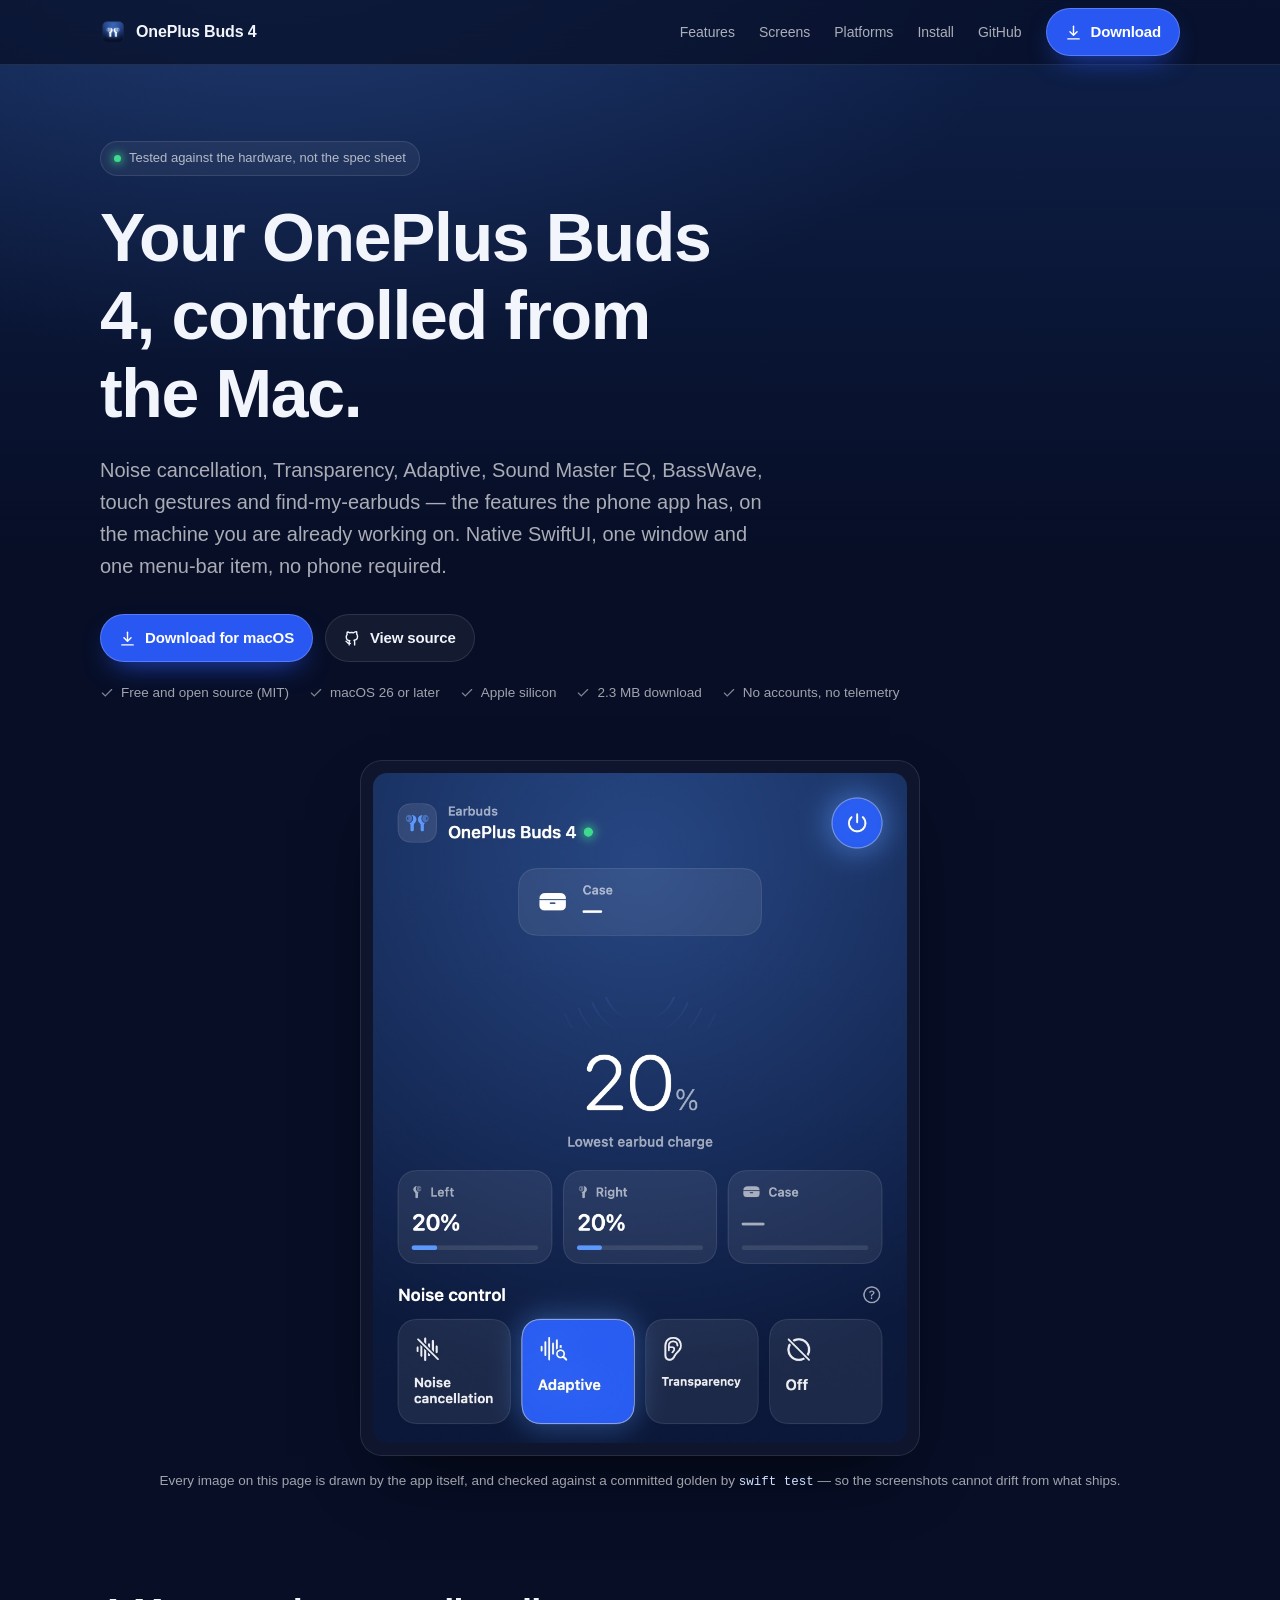
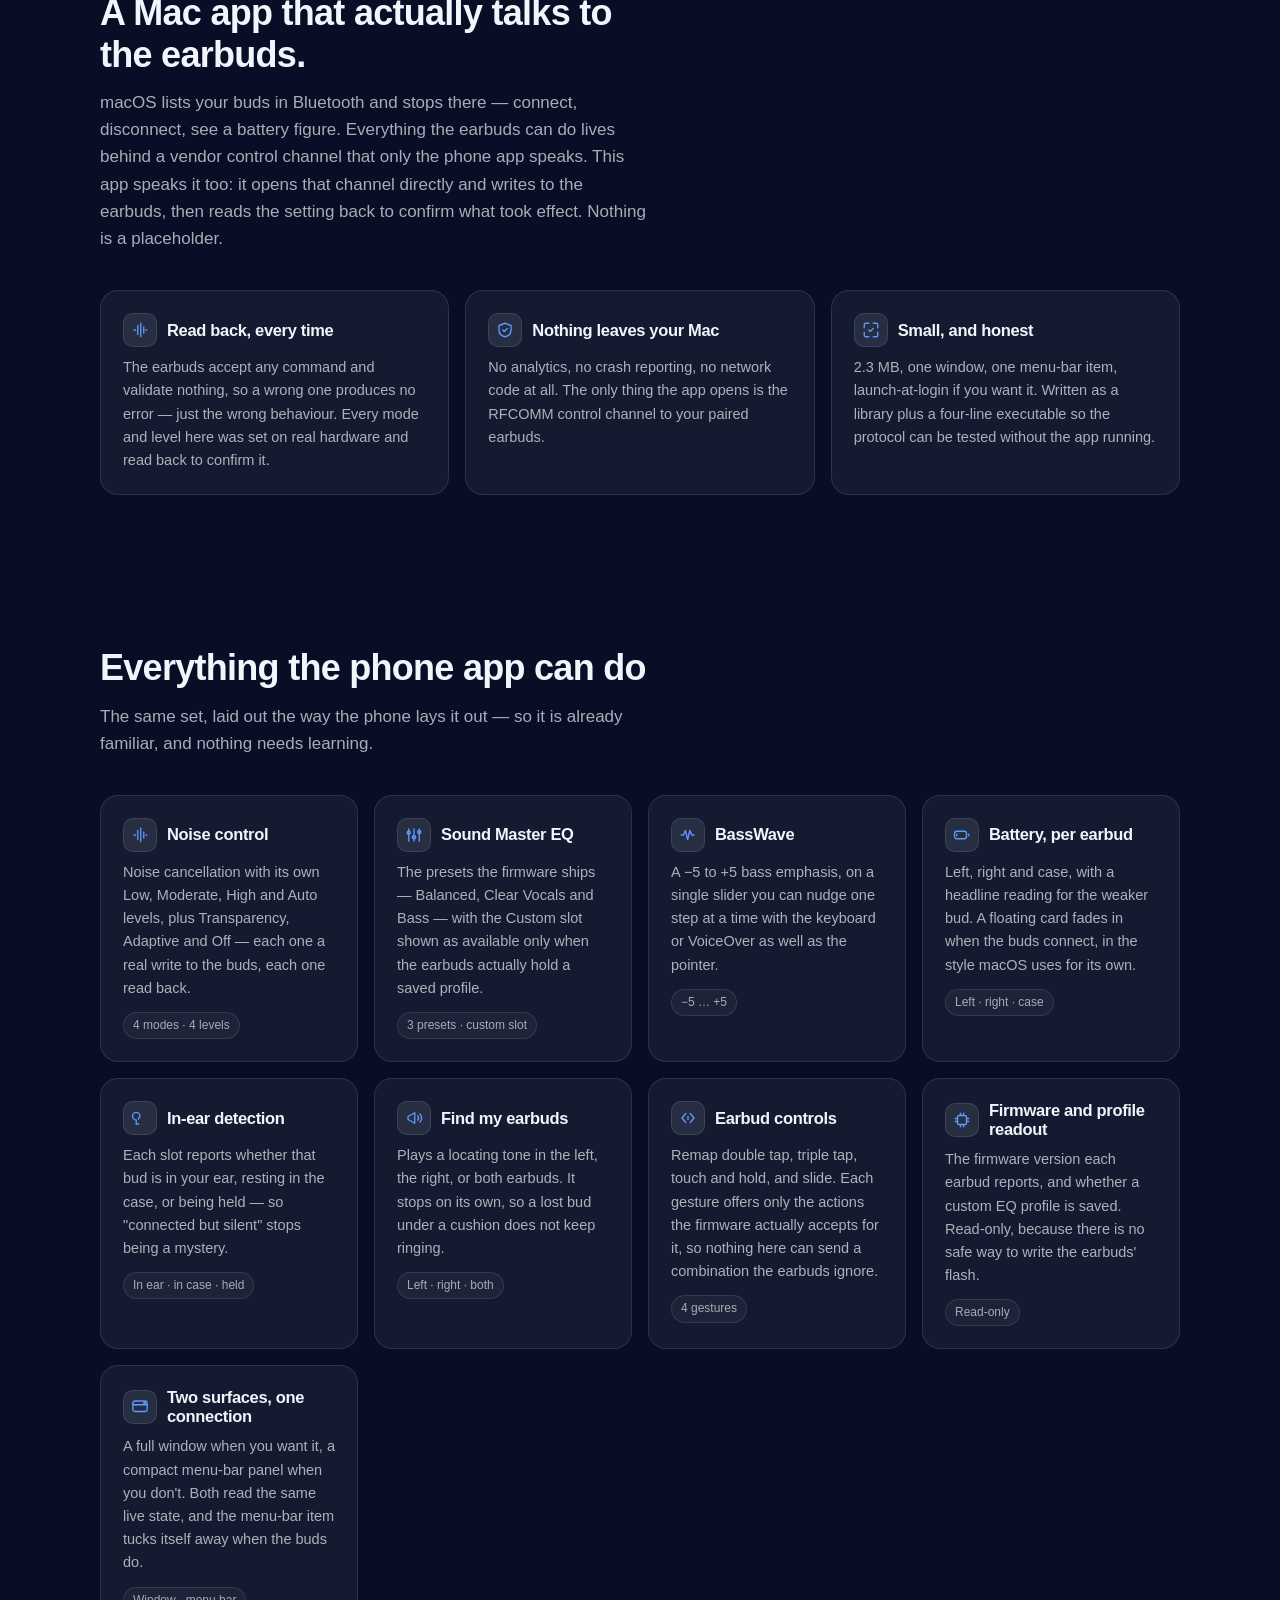
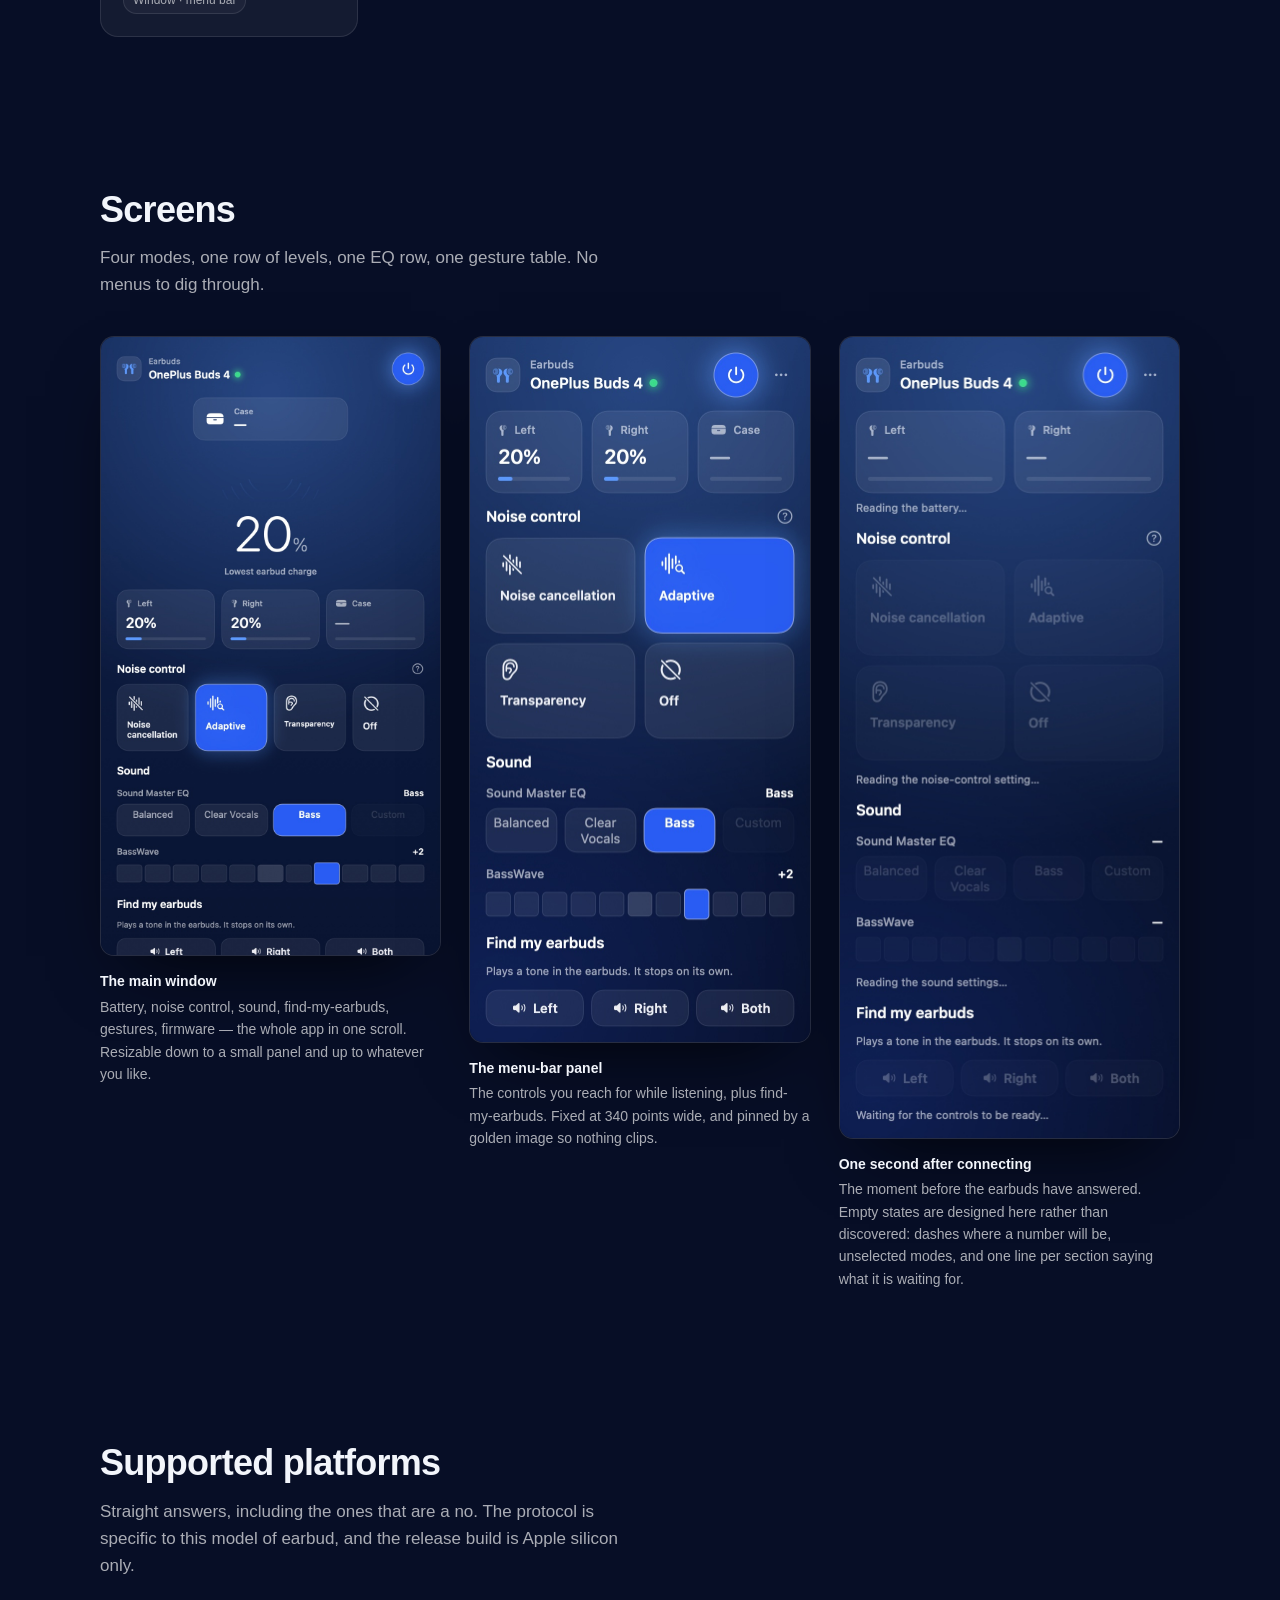
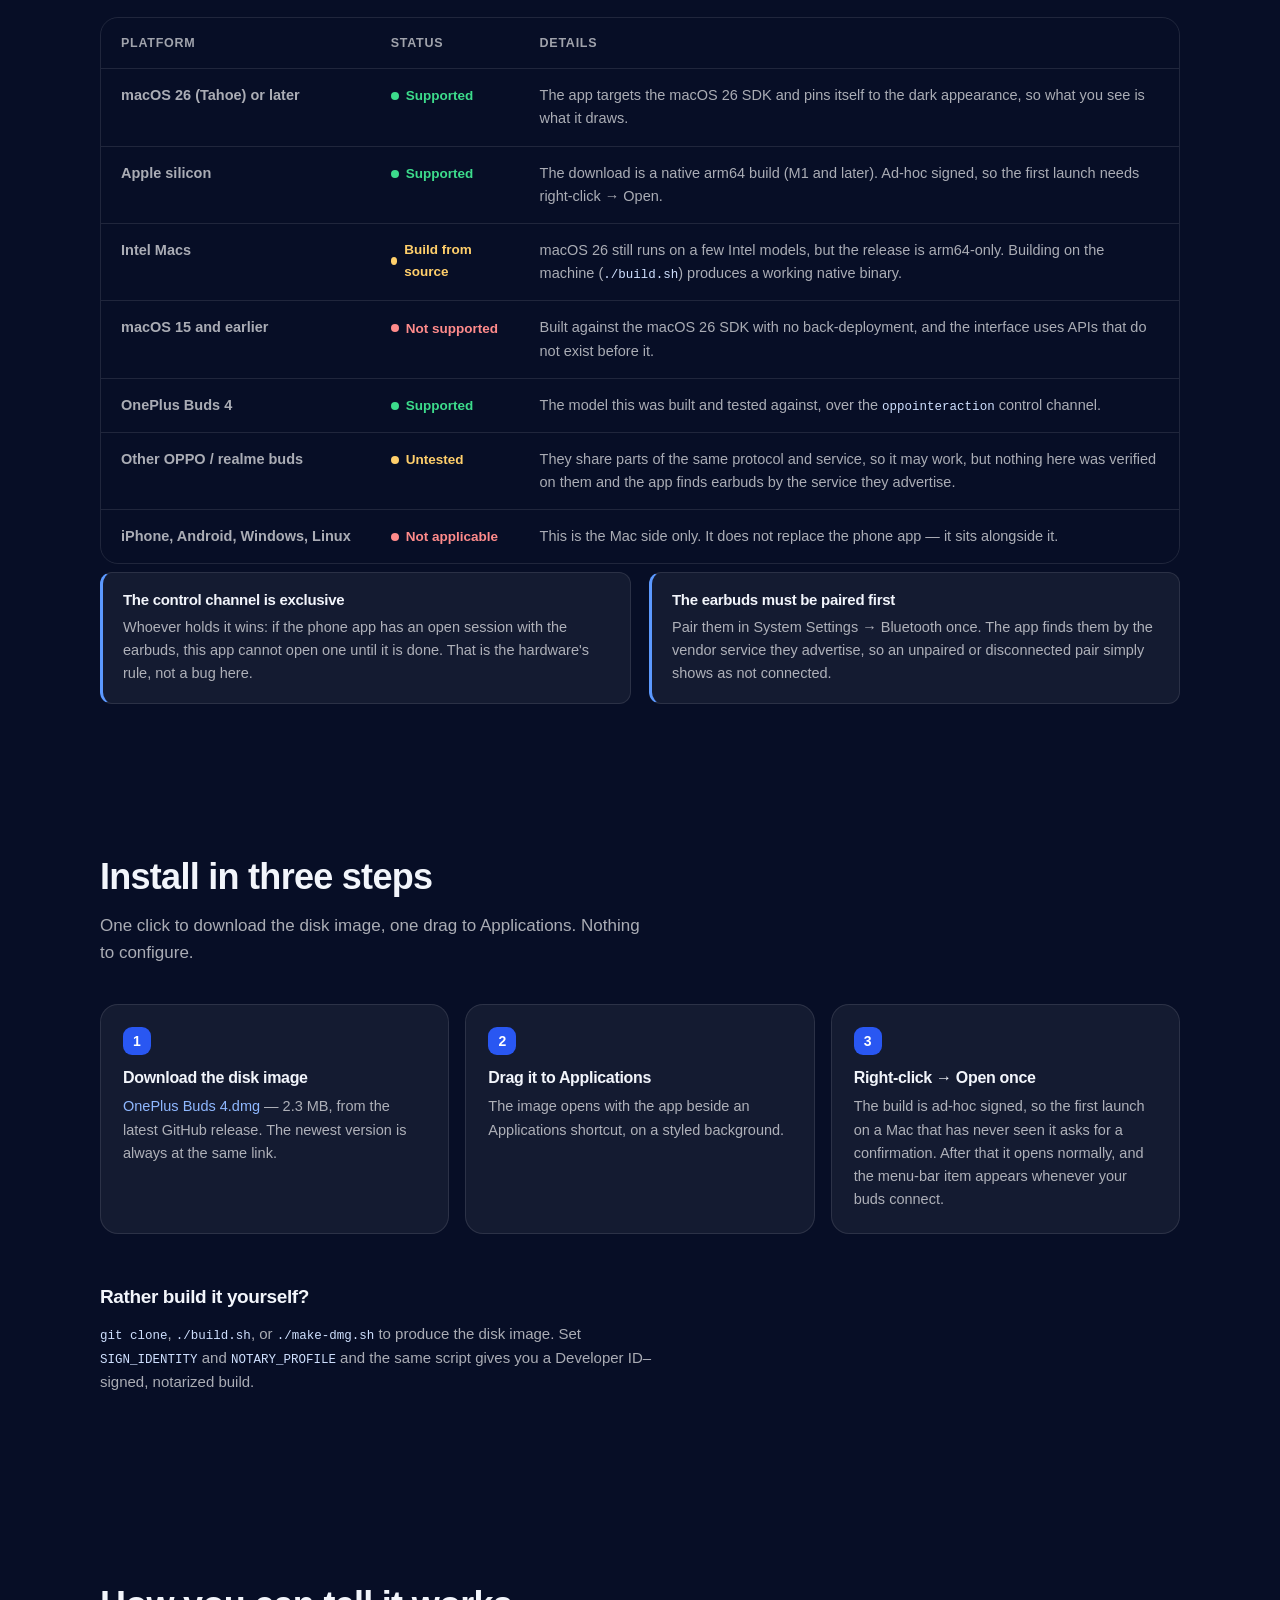
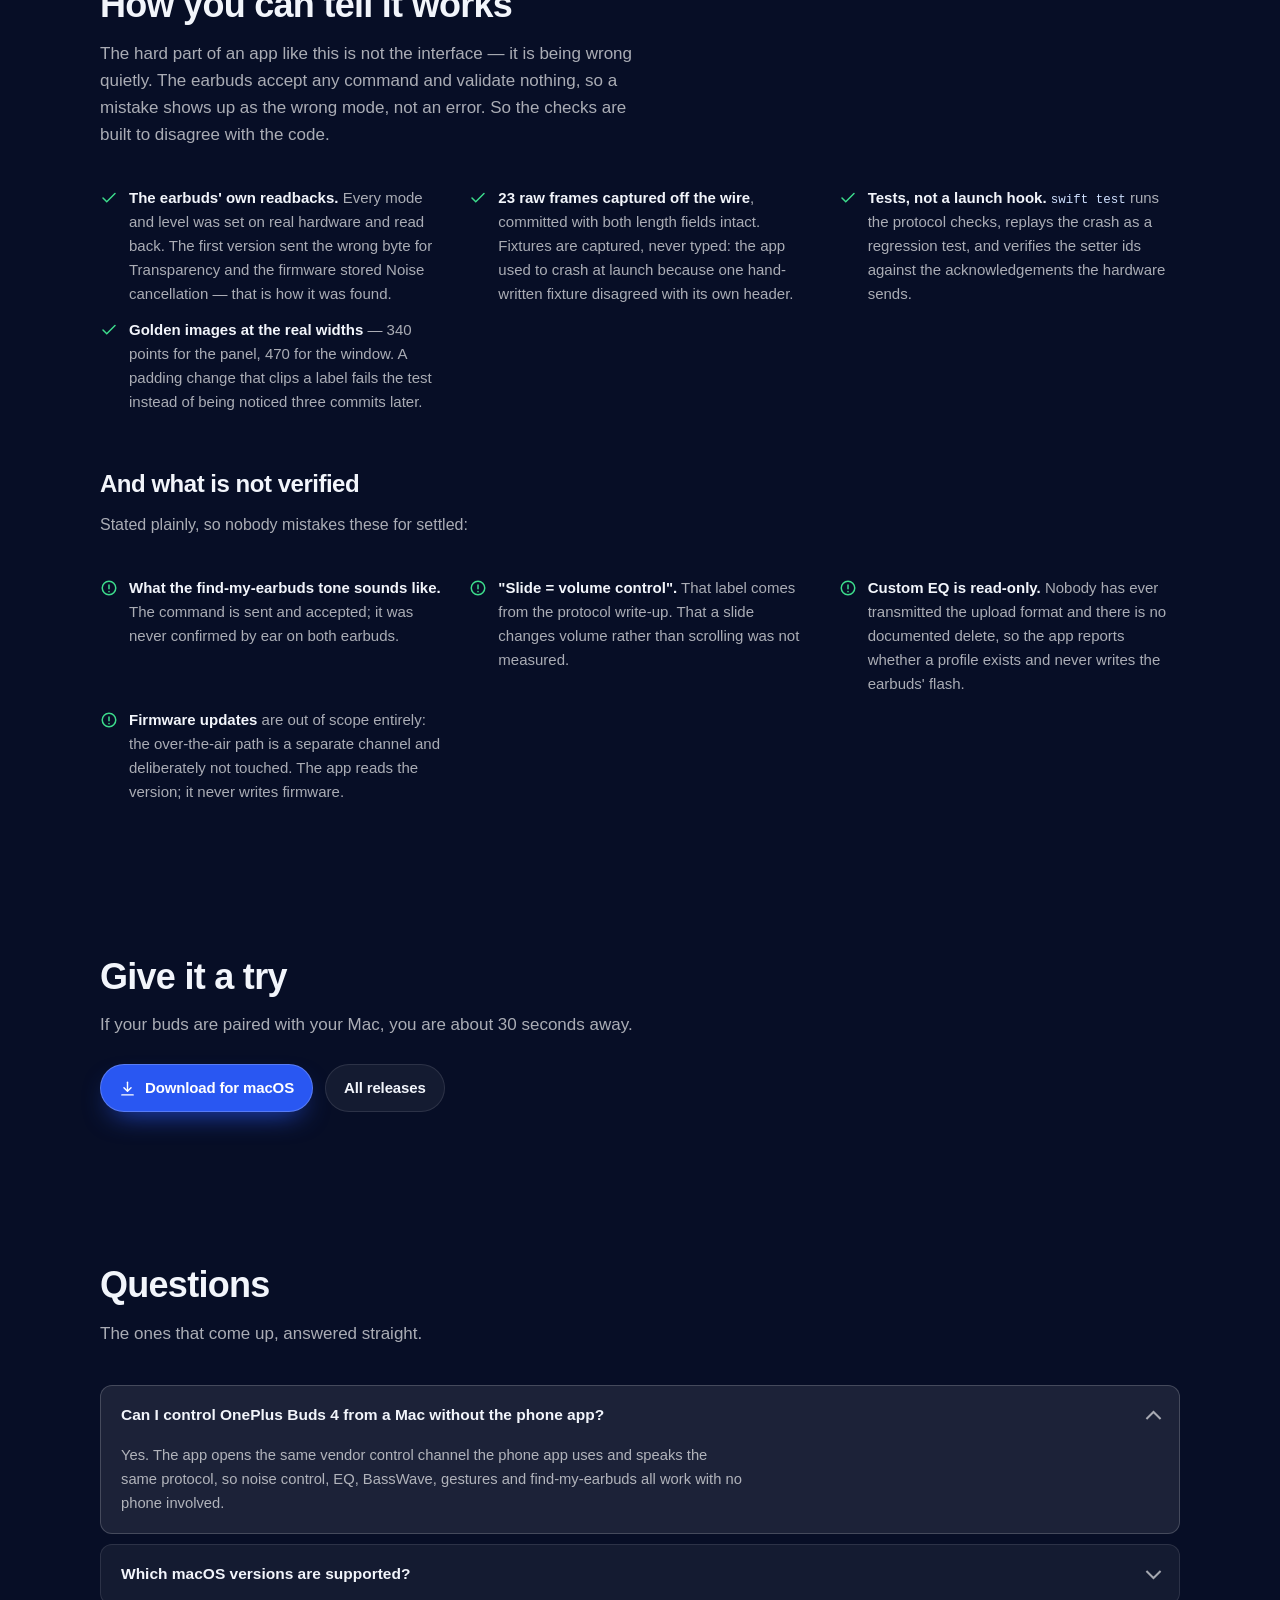
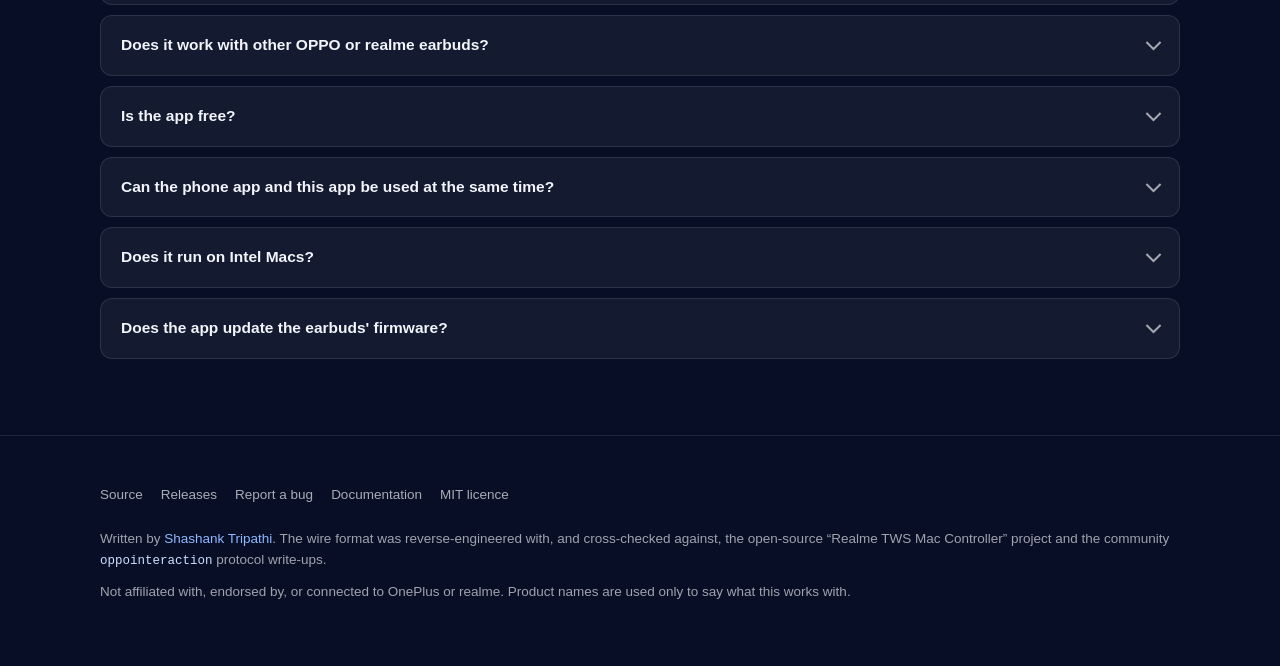
==== commit 02ae8e8c: "Fix the framing, the states, and the download link Three findings from the audits, and one shape of " ====
--- a/docs/index.html
+++ b/docs/index.html
@@ -3,8 +3,8 @@
 <head>
 <meta charset="utf-8">
 <meta name="viewport" content="width=device-width, initial-scale=1">
-<title>OnePlus Buds 4 for macOS — a native Mac controller for your earbuds</title>
-<meta name="description" content="A native SwiftUI app that controls OnePlus Buds 4 from the Mac: noise control, Sound Master EQ, BassWave, touch gestures, find-my-earbuds, battery and firmware. Free, open source, no telemetry.">
+<title>OnePlus Buds 4 for macOS — native Mac control</title>
+<meta name="description" content="Control OnePlus Buds 4 from your Mac: noise cancellation, Transparency, Adaptive, Sound Master EQ, BassWave, gestures and find-my-earbuds.">
 <link rel="canonical" href="https://shashank99928.github.io/OnePlusBuds4Mac/">
 <link rel="icon" href="assets/favicon.png" type="image/png">
 <link rel="apple-touch-icon" href="assets/icon.png">
@@ -16,6 +16,7 @@
 <meta property="og:image" content="https://shashank99928.github.io/OnePlusBuds4Mac/assets/og.png">
 <meta property="og:image:width" content="1200">
 <meta property="og:image:height" content="630">
+<meta property="og:image:type" content="image/png">
 <meta property="og:url" content="https://shashank99928.github.io/OnePlusBuds4Mac/">
 <meta name="twitter:card" content="summary_large_image">
 <meta name="twitter:title" content="OnePlus Buds 4 for macOS">
@@ -23,7 +24,6 @@
 <meta name="twitter:image" content="https://shashank99928.github.io/OnePlusBuds4Mac/assets/og.png">
 
 <meta name="author" content="Shashank Tripathi">
-<meta name="keywords" content="OnePlus Buds 4 Mac, control OnePlus Buds 4 on macOS, OnePlus Buds noise cancellation Mac, earbuds EQ Mac app, find my earbuds Mac, oppointeraction, OPPO earbuds macOS">
 <meta property="og:site_name" content="OnePlus Buds 4 for macOS">
 <meta property="og:locale" content="en_US">
 <meta property="og:image:alt" content="OnePlus Buds 4 for macOS — your earbuds, from your Mac.">
@@ -46,10 +46,10 @@
   "releaseNotes": "https://github.com/shashank99928/OnePlusBuds4Mac/releases",
   "isAccessibleForFree": true,
   "license": "https://opensource.org/license/mit",
-  "downloadUrl": "https://github.com/shashank99928/OnePlusBuds4Mac/releases/latest/download/OnePlus%20Buds%204.dmg",
-  "installUrl": "https://github.com/shashank99928/OnePlusBuds4Mac/releases/latest/download/OnePlus%20Buds%204.dmg",
+  "downloadUrl": "https://github.com/shashank99928/OnePlusBuds4Mac/releases/latest/download/OnePlus.Buds.4.dmg",
+  "installUrl": "https://github.com/shashank99928/OnePlusBuds4Mac/releases/latest/download/OnePlus.Buds.4.dmg",
   "url": "https://shashank99928.github.io/OnePlusBuds4Mac/",
-  "screenshot": "https://shashank99928.github.io/OnePlusBuds4Mac/assets/window.png",
+  "screenshot": "https://shashank99928.github.io/OnePlusBuds4Mac/assets/og.png",
   "image": "https://shashank99928.github.io/OnePlusBuds4Mac/assets/og.png",
   "description": "A native macOS app that controls OnePlus Buds 4 over the earbuds' own control channel: noise cancellation, Transparency, Adaptive, Sound Master EQ, BassWave, touch gestures, find-my-earbuds, battery and firmware. Free and open source.",
   "featureList": [
@@ -140,6 +140,8 @@
 </head>
 <body>
 
+<a class="sr-only" href="#main">Skip to content</a>
+
 <header>
   <div class="wrap header-inner">
     <a class="brand" href="./">
@@ -152,7 +154,7 @@
       <a href="#platforms">Platforms</a>
       <a href="#install">Install</a>
       <a href="https://github.com/shashank99928/OnePlusBuds4Mac">GitHub</a>
-      <a class="btn btn-primary" href="https://github.com/shashank99928/OnePlusBuds4Mac/releases/latest/download/OnePlus%20Buds%204.dmg" download>
+      <a class="btn btn-primary" href="https://github.com/shashank99928/OnePlusBuds4Mac/releases/latest/download/OnePlus.Buds.4.dmg" download>
         <svg viewBox="0 0 24 24" fill="none" stroke="currentColor" stroke-width="2" stroke-linecap="round" stroke-linejoin="round" aria-hidden="true"><path d="M12 3v12"/><path d="m7 11 5 5 5-5"/><path d="M4 21h16"/></svg>
         Download
       </a>
@@ -160,7 +162,7 @@
   </div>
 </header>
 
-<main>
+<main id="main">
 
   <!-- ------------------------------- hero ------------------------------- -->
   <section class="hero">
@@ -176,7 +178,7 @@
       </p>
 
       <div class="hero-actions">
-        <a class="btn btn-primary" href="https://github.com/shashank99928/OnePlusBuds4Mac/releases/latest/download/OnePlus%20Buds%204.dmg" download>
+        <a class="btn btn-primary" href="https://github.com/shashank99928/OnePlusBuds4Mac/releases/latest/download/OnePlus.Buds.4.dmg" download>
           <svg viewBox="0 0 24 24" fill="none" stroke="currentColor" stroke-width="2" stroke-linecap="round" stroke-linejoin="round" aria-hidden="true"><path d="M12 3v12"/><path d="m7 11 5 5 5-5"/><path d="M4 21h16"/></svg>
           Download for macOS
         </a>
@@ -186,13 +188,13 @@
         </a>
       </div>
 
-      <div class="facts">
-        <span><svg viewBox="0 0 24 24" fill="none" stroke="currentColor" stroke-width="2" stroke-linecap="round" aria-hidden="true"><path d="M20 6 9 17l-5-5"/></svg> Free and open source (MIT)</span>
-        <span><svg viewBox="0 0 24 24" fill="none" stroke="currentColor" stroke-width="2" stroke-linecap="round" aria-hidden="true"><path d="M20 6 9 17l-5-5"/></svg> macOS 26 or later</span>
-        <span><svg viewBox="0 0 24 24" fill="none" stroke="currentColor" stroke-width="2" stroke-linecap="round" aria-hidden="true"><path d="M20 6 9 17l-5-5"/></svg> Apple silicon</span>
-        <span><svg viewBox="0 0 24 24" fill="none" stroke="currentColor" stroke-width="2" stroke-linecap="round" aria-hidden="true"><path d="M20 6 9 17l-5-5"/></svg> 2.3&nbsp;MB download</span>
-        <span><svg viewBox="0 0 24 24" fill="none" stroke="currentColor" stroke-width="2" stroke-linecap="round" aria-hidden="true"><path d="M20 6 9 17l-5-5"/></svg> No accounts, no telemetry</span>
-      </div>
+      <ul class="facts">
+        <li><svg viewBox="0 0 24 24" fill="none" stroke="currentColor" stroke-width="2" stroke-linecap="round" aria-hidden="true"><path d="M20 6 9 17l-5-5"/></svg> Free and open source (MIT)</li>
+        <li><svg viewBox="0 0 24 24" fill="none" stroke="currentColor" stroke-width="2" stroke-linecap="round" aria-hidden="true"><path d="M20 6 9 17l-5-5"/></svg> macOS 26 or later</li>
+        <li><svg viewBox="0 0 24 24" fill="none" stroke="currentColor" stroke-width="2" stroke-linecap="round" aria-hidden="true"><path d="M20 6 9 17l-5-5"/></svg> Apple silicon</li>
+        <li><svg viewBox="0 0 24 24" fill="none" stroke="currentColor" stroke-width="2" stroke-linecap="round" aria-hidden="true"><path d="M20 6 9 17l-5-5"/></svg> 2.3&nbsp;MB download</li>
+        <li><svg viewBox="0 0 24 24" fill="none" stroke="currentColor" stroke-width="2" stroke-linecap="round" aria-hidden="true"><path d="M20 6 9 17l-5-5"/></svg> No accounts, no telemetry</li>
+      </ul>
 
       <div class="shot">
         <img src="assets/hero.jpg" width="940" height="1180" fetchpriority="high"
@@ -385,7 +387,7 @@
 
         <div class="screen">
           <figure>
-            <img src="assets/panel-warming.jpg" width="680" height="1442"
+            <img src="assets/panel-warming.jpg" width="680" height="1604"
                  loading="lazy" decoding="async"
                  alt="The menu-bar panel a moment after connecting, before the earbuds have answered: dash placeholders for battery, unselected noise-control modes and a short note under each section.">
             <figcaption>
@@ -419,37 +421,37 @@
           </thead>
           <tbody>
             <tr>
-              <td>macOS 26 (Tahoe) or later</td>
+              <th scope="row">macOS 26 (Tahoe) or later</th>
               <td><span class="status yes">Supported</span></td>
               <td>The app targets the macOS 26 SDK and pins itself to the dark appearance, so what you see is what it draws.</td>
             </tr>
             <tr>
-              <td>Apple silicon</td>
+              <th scope="row">Apple silicon</th>
               <td><span class="status yes">Supported</span></td>
               <td>The download is a native arm64 build (M1 and later). Ad-hoc signed, so the first launch needs right-click&nbsp;→&nbsp;Open.</td>
             </tr>
             <tr>
-              <td>Intel Macs</td>
+              <th scope="row">Intel Macs</th>
               <td><span class="status maybe">Build from source</span></td>
               <td>macOS 26 still runs on a few Intel models, but the release is arm64-only. Building on the machine (<code>./build.sh</code>) produces a working native binary.</td>
             </tr>
             <tr>
-              <td>macOS 15 and earlier</td>
+              <th scope="row">macOS 15 and earlier</th>
               <td><span class="status no">Not supported</span></td>
               <td>Built against the macOS 26 SDK with no back-deployment, and the interface uses APIs that do not exist before it.</td>
             </tr>
             <tr>
-              <td>OnePlus Buds 4</td>
+              <th scope="row">OnePlus Buds 4</th>
               <td><span class="status yes">Supported</span></td>
               <td>The model this was built and tested against, over the <code>oppointeraction</code> control channel.</td>
             </tr>
             <tr>
-              <td>Other OPPO / realme buds</td>
+              <th scope="row">Other OPPO / realme buds</th>
               <td><span class="status maybe">Untested</span></td>
               <td>They share parts of the same protocol and service, so it may work, but nothing here was verified on them and the app finds earbuds by the service they advertise.</td>
             </tr>
             <tr>
-              <td>iPhone, Android, Windows, Linux</td>
+              <th scope="row">iPhone, Android, Windows, Linux</th>
               <td><span class="status no">Not applicable</span></td>
               <td>This is the Mac side only. It does not replace the phone app — it sits alongside it.</td>
             </tr>
@@ -485,35 +487,35 @@
         <p>One click to download the disk image, one drag to Applications. Nothing to configure.</p>
       </div>
 
-      <div class="steps">
-        <div class="step">
-          <span class="num" aria-hidden="true">1</span>
+      <ol class="steps">
+        <li class="step">
+          <span class="num">1</span>
           <h3>Download the disk image</h3>
           <p>
-            <a href="https://github.com/shashank99928/OnePlusBuds4Mac/releases/latest/download/OnePlus%20Buds%204.dmg" download>OnePlus Buds 4.dmg</a>
+            <a href="https://github.com/shashank99928/OnePlusBuds4Mac/releases/latest/download/OnePlus.Buds.4.dmg" download>OnePlus Buds 4.dmg</a>
             — 2.3&nbsp;MB, from the latest GitHub release. The newest version is always at the
             same link.
           </p>
-        </div>
-        <div class="step">
-          <span class="num" aria-hidden="true">2</span>
+        </li>
+        <li class="step">
+          <span class="num">2</span>
           <h3>Drag it to Applications</h3>
           <p>The image opens with the app beside an Applications shortcut, on a styled background.</p>
-        </div>
-        <div class="step">
-          <span class="num" aria-hidden="true">3</span>
+        </li>
+        <li class="step">
+          <span class="num">3</span>
           <h3>Right-click → Open once</h3>
           <p>
             The build is ad-hoc signed, so the first launch on a Mac that has never seen it asks
             for a confirmation. After that it opens normally, and the menu-bar item appears
             whenever your buds connect.
           </p>
-        </div>
-      </div>
-
-      <div class="section-head" style="margin-top:52px">
-        <h3 style="font-size:19px">Rather build it yourself?</h3>
-        <p style="font-size:15px">
+        </li>
+      </ol>
+
+      <div class="section-head u-mt-52">
+        <h3 class="u-fs-19">Rather build it yourself?</h3>
+        <p class="u-fs-15">
           <code>git clone</code>, <code>./build.sh</code>, or <code>./make-dmg.sh</code> to
           produce the disk image. Set <code>SIGN_IDENTITY</code> and
           <code>NOTARY_PROFILE</code> and the same script gives you a Developer ID–signed,
@@ -535,59 +537,59 @@
         </p>
       </div>
 
-      <div class="checks">
-        <div class="check">
+      <ul class="checks">
+        <li class="check">
           <svg viewBox="0 0 24 24" fill="none" stroke="currentColor" stroke-width="2" stroke-linecap="round" aria-hidden="true"><path d="M20 6 9 17l-5-5"/></svg>
           <span><b>The earbuds' own readbacks.</b> Every mode and level was set on real hardware and read back. The first version sent the wrong byte for Transparency and the firmware stored Noise cancellation — that is how it was found.</span>
-        </div>
-        <div class="check">
+        </li>
+        <li class="check">
           <svg viewBox="0 0 24 24" fill="none" stroke="currentColor" stroke-width="2" stroke-linecap="round" aria-hidden="true"><path d="M20 6 9 17l-5-5"/></svg>
           <span><b>23 raw frames captured off the wire</b>, committed with both length fields intact. Fixtures are captured, never typed: the app used to crash at launch because one hand-written fixture disagreed with its own header.</span>
-        </div>
-        <div class="check">
+        </li>
+        <li class="check">
           <svg viewBox="0 0 24 24" fill="none" stroke="currentColor" stroke-width="2" stroke-linecap="round" aria-hidden="true"><path d="M20 6 9 17l-5-5"/></svg>
           <span><b>Tests, not a launch hook.</b> <code>swift test</code> runs the protocol checks, replays the crash as a regression test, and verifies the setter ids against the acknowledgements the hardware sends.</span>
-        </div>
-        <div class="check">
+        </li>
+        <li class="check">
           <svg viewBox="0 0 24 24" fill="none" stroke="currentColor" stroke-width="2" stroke-linecap="round" aria-hidden="true"><path d="M20 6 9 17l-5-5"/></svg>
           <span><b>Golden images at the real widths</b> — 340 points for the panel, 470 for the window. A padding change that clips a label fails the test instead of being noticed three commits later.</span>
-        </div>
-      </div>
-
-      <div class="section-head" style="margin-top:56px">
-        <h2 style="font-size:24px">And what is not verified</h2>
-        <p style="font-size:16px">Stated plainly, so nobody mistakes these for settled:</p>
-      </div>
-      <div class="checks">
-        <div class="check">
+        </li>
+      </ul>
+
+      <div class="section-head u-mt-56">
+        <h2 class="u-fs-24">And what is not verified</h2>
+        <p class="u-fs-16">Stated plainly, so nobody mistakes these for settled:</p>
+      </div>
+      <ul class="checks">
+        <li class="check">
           <svg viewBox="0 0 24 24" fill="none" stroke="currentColor" stroke-width="2" stroke-linecap="round" aria-hidden="true"><path d="M12 8v5"/><path d="M12 16.5v.5"/><circle cx="12" cy="12" r="9"/></svg>
           <span><b>What the find-my-earbuds tone sounds like.</b> The command is sent and accepted; it was never confirmed by ear on both earbuds.</span>
-        </div>
-        <div class="check">
+        </li>
+        <li class="check">
           <svg viewBox="0 0 24 24" fill="none" stroke="currentColor" stroke-width="2" stroke-linecap="round" aria-hidden="true"><path d="M12 8v5"/><path d="M12 16.5v.5"/><circle cx="12" cy="12" r="9"/></svg>
           <span><b>"Slide = volume control".</b> That label comes from the protocol write-up. That a slide changes volume rather than scrolling was not measured.</span>
-        </div>
-        <div class="check">
+        </li>
+        <li class="check">
           <svg viewBox="0 0 24 24" fill="none" stroke="currentColor" stroke-width="2" stroke-linecap="round" aria-hidden="true"><path d="M12 8v5"/><path d="M12 16.5v.5"/><circle cx="12" cy="12" r="9"/></svg>
           <span><b>Custom EQ is read-only.</b> Nobody has ever transmitted the upload format and there is no documented delete, so the app reports whether a profile exists and never writes the earbuds' flash.</span>
-        </div>
-        <div class="check">
+        </li>
+        <li class="check">
           <svg viewBox="0 0 24 24" fill="none" stroke="currentColor" stroke-width="2" stroke-linecap="round" aria-hidden="true"><path d="M12 8v5"/><path d="M12 16.5v.5"/><circle cx="12" cy="12" r="9"/></svg>
           <span><b>Firmware updates</b> are out of scope entirely: the over-the-air path is a separate channel and deliberately not touched. The app reads the version; it never writes firmware.</span>
-        </div>
-      </div>
+        </li>
+      </ul>
     </div>
   </section>
 
   <!-- ---------------------------- closing ---------------------------- -->
   <section id="get">
     <div class="wrap">
-      <div class="section-head" style="margin-bottom:26px">
+      <div class="section-head u-mb-26">
         <h2>Give it a try</h2>
         <p>If your buds are paired with your Mac, you are about 30 seconds away.</p>
       </div>
-      <div class="hero-actions" style="margin-top:0">
-        <a class="btn btn-primary" href="https://github.com/shashank99928/OnePlusBuds4Mac/releases/latest/download/OnePlus%20Buds%204.dmg" download>
+      <div class="hero-actions u-mt-0">
+        <a class="btn btn-primary" href="https://github.com/shashank99928/OnePlusBuds4Mac/releases/latest/download/OnePlus.Buds.4.dmg" download>
           <svg viewBox="0 0 24 24" fill="none" stroke="currentColor" stroke-width="2" stroke-linecap="round" stroke-linejoin="round" aria-hidden="true"><path d="M12 3v12"/><path d="m7 11 5 5 5-5"/><path d="M4 21h16"/></svg>
           Download for macOS
         </a>
@@ -665,13 +667,13 @@
 
 <footer>
   <div class="wrap">
-    <div class="footer-links">
-      <a href="https://github.com/shashank99928/OnePlusBuds4Mac">Source</a>
-      <a href="https://github.com/shashank99928/OnePlusBuds4Mac/releases">Releases</a>
-      <a href="https://github.com/shashank99928/OnePlusBuds4Mac/issues">Report a bug</a>
-      <a href="https://github.com/shashank99928/OnePlusBuds4Mac/blob/main/README.md">Documentation</a>
-      <a href="https://github.com/shashank99928/OnePlusBuds4Mac/blob/main/LICENSE">MIT licence</a>
-    </div>
+    <ul class="footer-links">
+      <li><a href="https://github.com/shashank99928/OnePlusBuds4Mac">Source</a></li>
+      <li><a href="https://github.com/shashank99928/OnePlusBuds4Mac/releases">Releases</a></li>
+      <li><a href="https://github.com/shashank99928/OnePlusBuds4Mac/issues">Report a bug</a></li>
+      <li><a href="https://github.com/shashank99928/OnePlusBuds4Mac/blob/main/README.md">Documentation</a></li>
+      <li><a href="https://github.com/shashank99928/OnePlusBuds4Mac/blob/main/LICENSE">MIT licence</a></li>
+    </ul>
     <p>
       Written by <a href="https://github.com/shashank99928">Shashank Tripathi</a>. The wire
       format was reverse-engineered with, and cross-checked against, the open-source
--- a/docs/styles.css
+++ b/docs/styles.css
@@ -14,7 +14,10 @@
   --stroke-strong: rgba(255, 255, 255, 0.18);
   --text: #f2f5fb;
   --muted: rgba(255, 255, 255, 0.66);
-  --faint: rgba(255, 255, 255, 0.45);
+  --faint: rgba(255, 255, 255, 0.62);
+  /* Body-copy link blue: #8fb8ff is ~6:1 on the lightest surface, where --accent (3.75:1)
+     is reserved for icons, glyphs and strokes. */
+  --link: #8fb8ff;
   --green: #3ddc8c;
   --radius: 18px;
   --radius-sm: 12px;
@@ -49,8 +52,8 @@
     linear-gradient(180deg, var(--bg-top) 0%, var(--bg-bottom) 62%);
 }
 
-a { color: var(--accent); text-decoration: none; }
-a:hover { text-decoration: underline; }
+a { color: var(--link); text-decoration: none; }
+a:hover { color: #b7d0ff; text-decoration: underline; }
 
 :focus-visible {
   outline: 2px solid var(--accent);
@@ -90,11 +93,11 @@
   letter-spacing: -0.01em;
   text-decoration: none;
 }
-.brand:hover { text-decoration: none; }
+.brand:hover { color: var(--text); text-decoration: none; }
 .brand img { width: 26px; height: 26px; display: block; }
 
 nav { margin-left: auto; display: flex; align-items: center; gap: 24px; }
-nav a { color: var(--muted); font-size: 14px; font-weight: 500; }
+nav a { color: var(--muted); font-size: 14px; font-weight: 500; padding: 4px 0; }
 nav a:hover { color: var(--text); text-decoration: none; }
 
 @media (max-width: 780px) { nav a:not(.btn) { display: none; } }
@@ -119,20 +122,20 @@
 .btn:active { transform: translateY(0); }
 
 .btn-primary {
-  /* Measured against white: this deep blue is 5.29:1, where the bright accent is 2.82:1. */
+  /* Measured against white: this deep blue is 5.62:1, where the bright accent is 2.82:1. */
   background: var(--accent-deep);
   color: #fff;
   border-color: rgba(255, 255, 255, 0.22);
   box-shadow: 0 12px 28px -12px rgba(41, 87, 242, 0.9);
 }
-.btn-primary:hover { background: #3562ff; }
+.btn-primary:hover { background: #3562ff; color: #fff; }
 
 .btn-quiet {
   background: var(--surface);
   color: var(--text);
   border-color: var(--stroke);
 }
-.btn-quiet:hover { background: var(--surface-strong); border-color: var(--stroke-strong); }
+.btn-quiet:hover { background: var(--surface-strong); border-color: var(--stroke-strong); color: var(--text); }
 
 .btn svg { width: 17px; height: 17px; flex: none; }
 
@@ -189,11 +192,13 @@
   display: flex;
   flex-wrap: wrap;
   gap: 8px 20px;
-  margin-top: 20px;
+  margin: 20px 0 0;
+  padding: 0;
+  list-style: none;
   font-size: 13.5px;
   color: var(--faint);
 }
-.facts span { display: inline-flex; align-items: center; gap: 7px; }
+.facts li { display: inline-flex; align-items: center; gap: 7px; }
 .facts svg { width: 14px; height: 14px; opacity: 0.8; }
 
 /* ---------- screenshot ---------- */
@@ -268,7 +273,7 @@
 
 /* ---------- feature list (checkmarks) ---------- */
 
-.checks { display: grid; gap: 12px 28px; grid-template-columns: repeat(auto-fit, minmax(300px, 1fr)); }
+.checks { display: grid; gap: 12px 28px; grid-template-columns: repeat(auto-fit, minmax(300px, 1fr)); margin: 0; padding: 0; list-style: none; }
 .check { display: flex; gap: 11px; align-items: flex-start; font-size: 15px; color: var(--muted); }
 .check svg { width: 18px; height: 18px; flex: none; margin-top: 3px; color: var(--green); }
 .check b { color: var(--text); font-weight: 600; }
@@ -302,8 +307,8 @@
 table { width: 100%; border-collapse: collapse; font-size: 14.5px; min-width: 620px; }
 th, td { text-align: left; padding: 15px 20px; border-bottom: 1px solid var(--stroke); vertical-align: top; }
 th { font-size: 12.5px; text-transform: uppercase; letter-spacing: 0.06em; color: var(--faint); font-weight: 600; }
-tbody tr:last-child td { border-bottom: 0; }
-td:first-child { font-weight: 600; white-space: nowrap; }
+th[scope="row"] { font-size: 14.5px; text-transform: none; letter-spacing: normal; color: var(--muted); white-space: nowrap; }
+tbody tr:last-child td, tbody tr:last-child th { border-bottom: 0; }
 td { color: var(--muted); }
 
 .status { display: inline-flex; align-items: center; gap: 7px; font-weight: 600; font-size: 13.5px; }
@@ -314,7 +319,7 @@
 
 /* ---------- steps ---------- */
 
-.steps { counter-reset: step; display: grid; gap: 16px; grid-template-columns: repeat(auto-fit, minmax(268px, 1fr)); }
+.steps { counter-reset: step; display: grid; gap: 16px; grid-template-columns: repeat(auto-fit, minmax(268px, 1fr)); margin: 0; padding: 0; list-style: none; }
 .step {
   position: relative;
   background: var(--surface);
@@ -356,6 +361,24 @@
   white-space: nowrap;
   border: 0;
 }
+/* Visually hidden until focused: the skip link reappears as a real control. */
+.sr-only:focus,
+.sr-only:focus-visible {
+  position: fixed;
+  top: 12px;
+  left: 12px;
+  width: auto;
+  height: auto;
+  margin: 0;
+  padding: 10px 16px;
+  overflow: visible;
+  clip: auto;
+  white-space: normal;
+  background: var(--accent-deep);
+  color: #fff;
+  border-radius: 10px;
+  z-index: 100;
+}
 
 /* ---------- two-column note ---------- */
 
@@ -424,6 +447,19 @@
   color: var(--faint);
   font-size: 13.5px;
 }
-.footer-links { display: flex; flex-wrap: wrap; gap: 18px; margin-bottom: 18px; }
-.footer-links a { color: var(--muted); }
+.footer-links { display: flex; flex-wrap: wrap; gap: 12px 18px; margin: 0 0 18px; padding: 0; list-style: none; }
+.footer-links a { color: var(--muted); display: inline-block; padding: 4px 0; }
 footer p + p { margin-top: 10px; }
+
+/* ---------- one-off layout utilities ----------
+   Extracted from inline style="" attributes so the markup stays style-free. Each
+   !important matches the computed value the inline declaration used to force. */
+
+.u-mt-52 { margin-top: 52px !important; }
+.u-mt-56 { margin-top: 56px !important; }
+.u-mt-0 { margin-top: 0 !important; }
+.u-mb-26 { margin-bottom: 26px !important; }
+.u-fs-24 { font-size: 24px !important; }
+.u-fs-19 { font-size: 19px !important; }
+.u-fs-16 { font-size: 16px !important; }
+.u-fs-15 { font-size: 15px !important; }
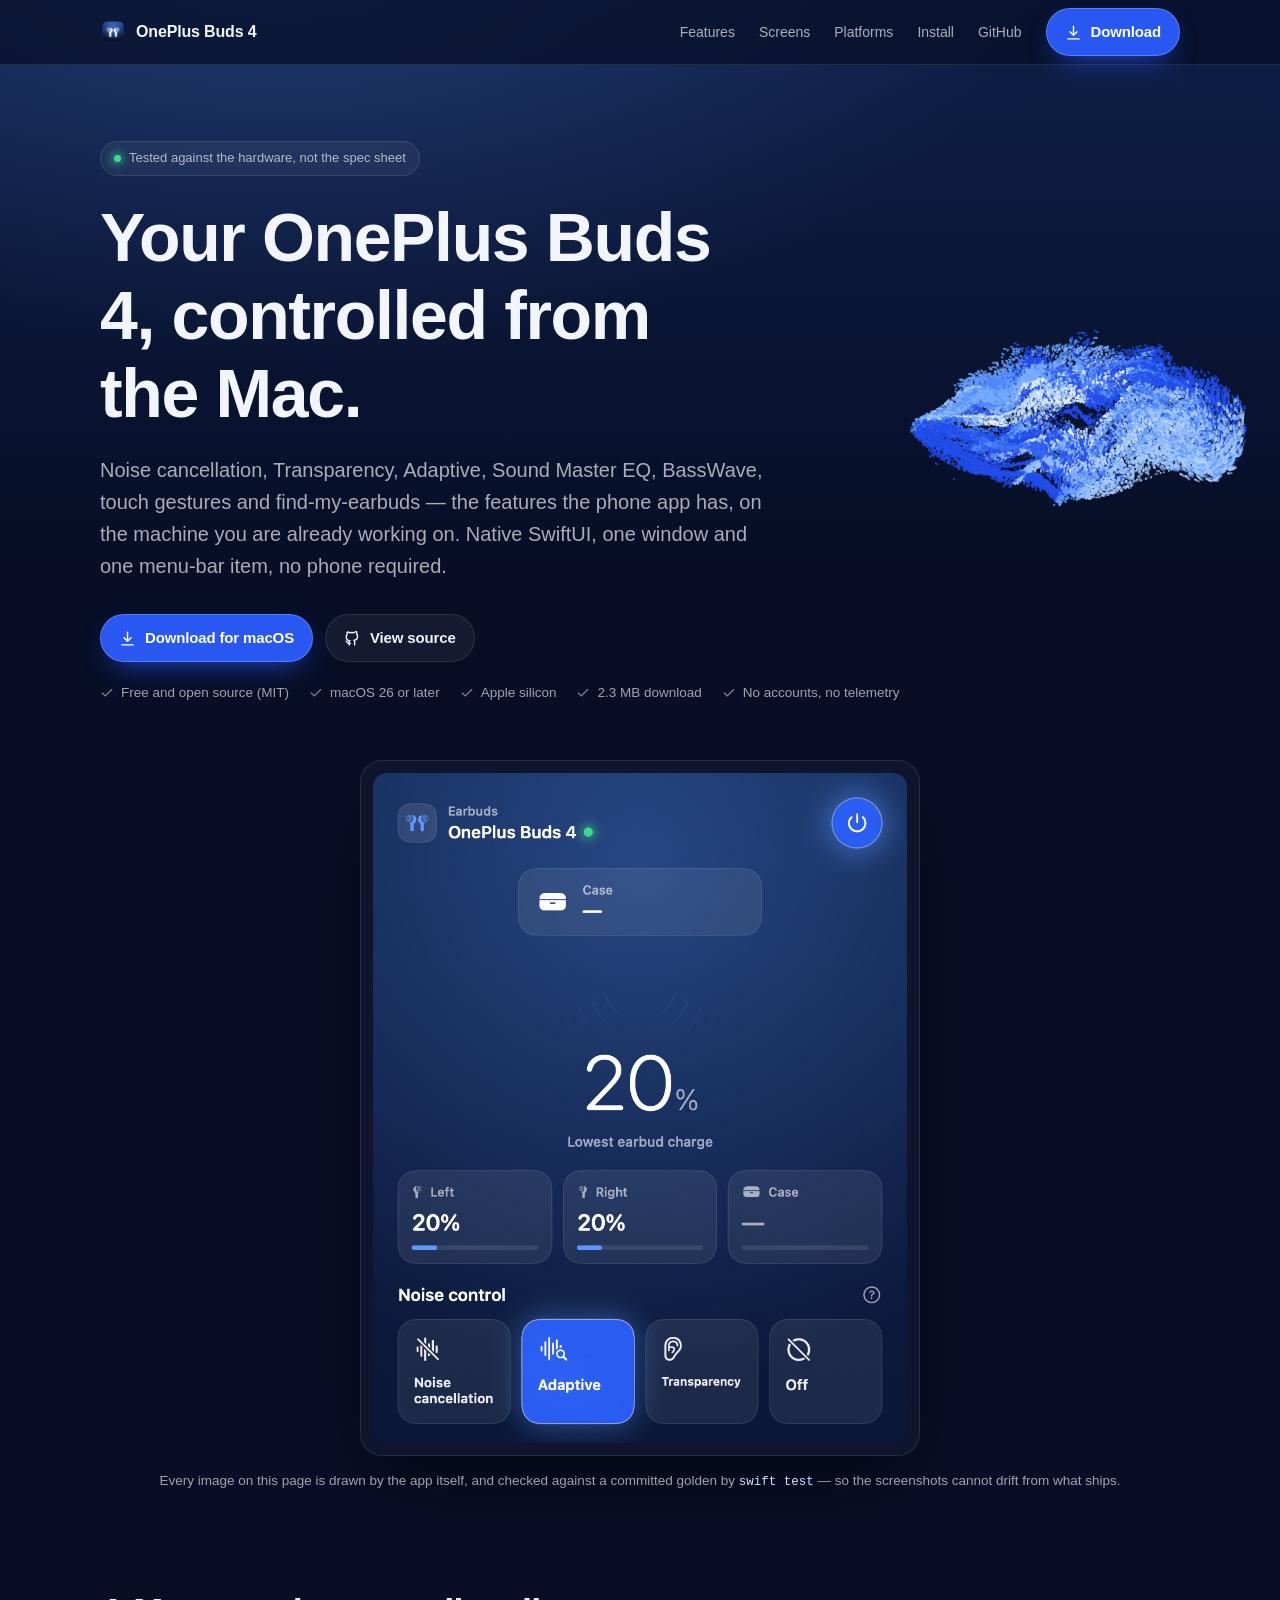
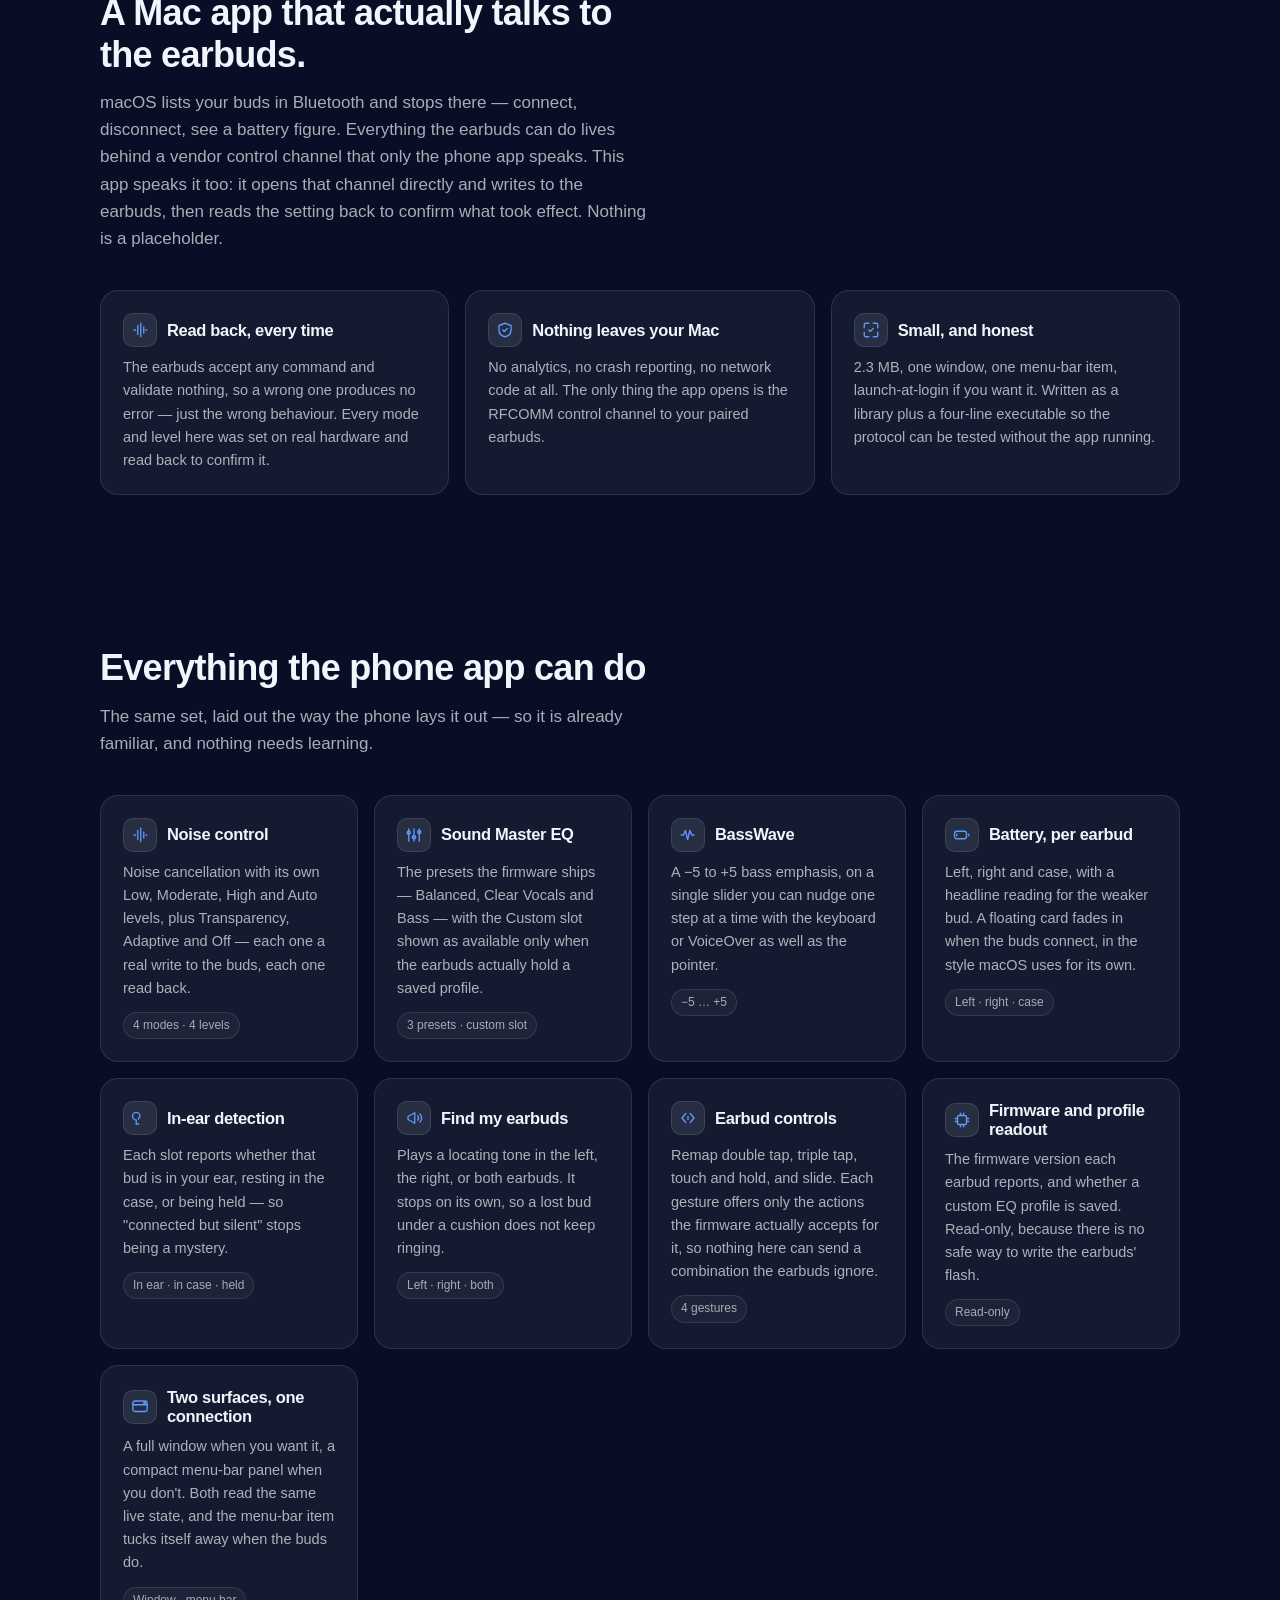
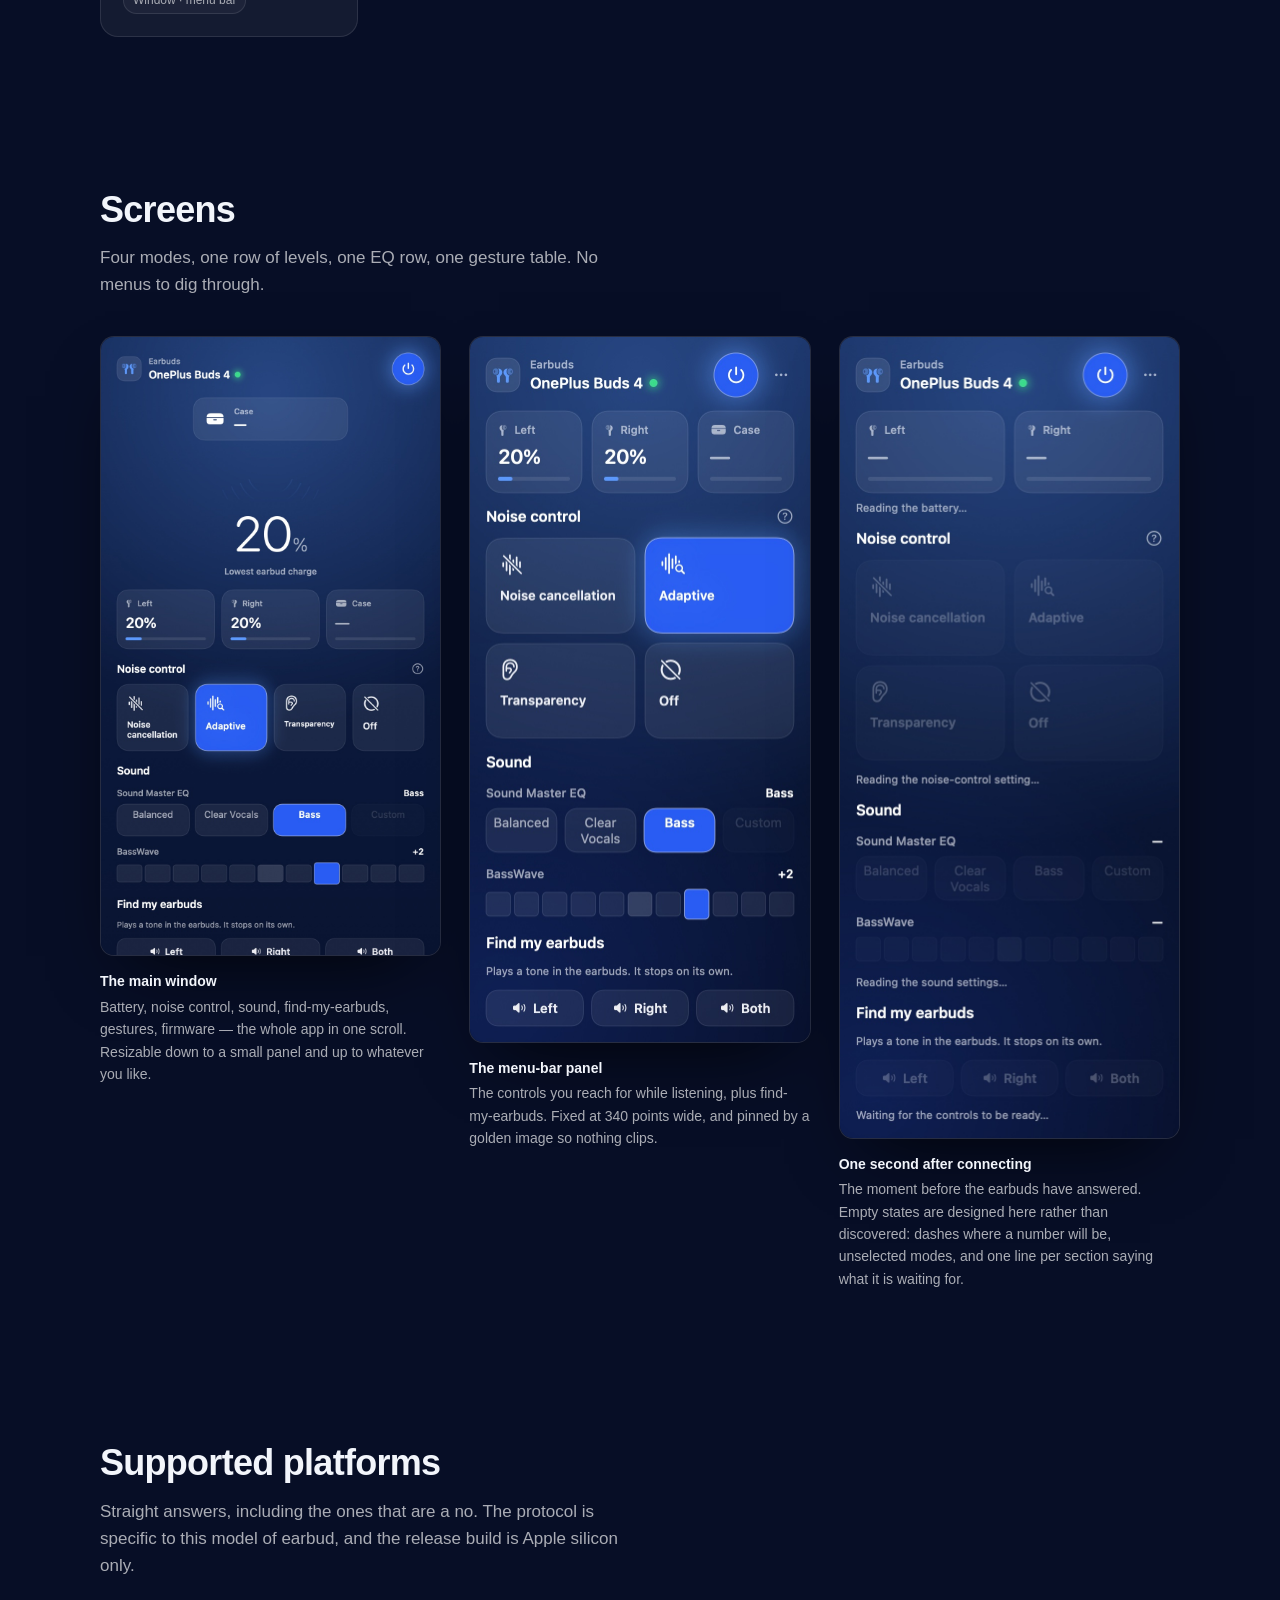
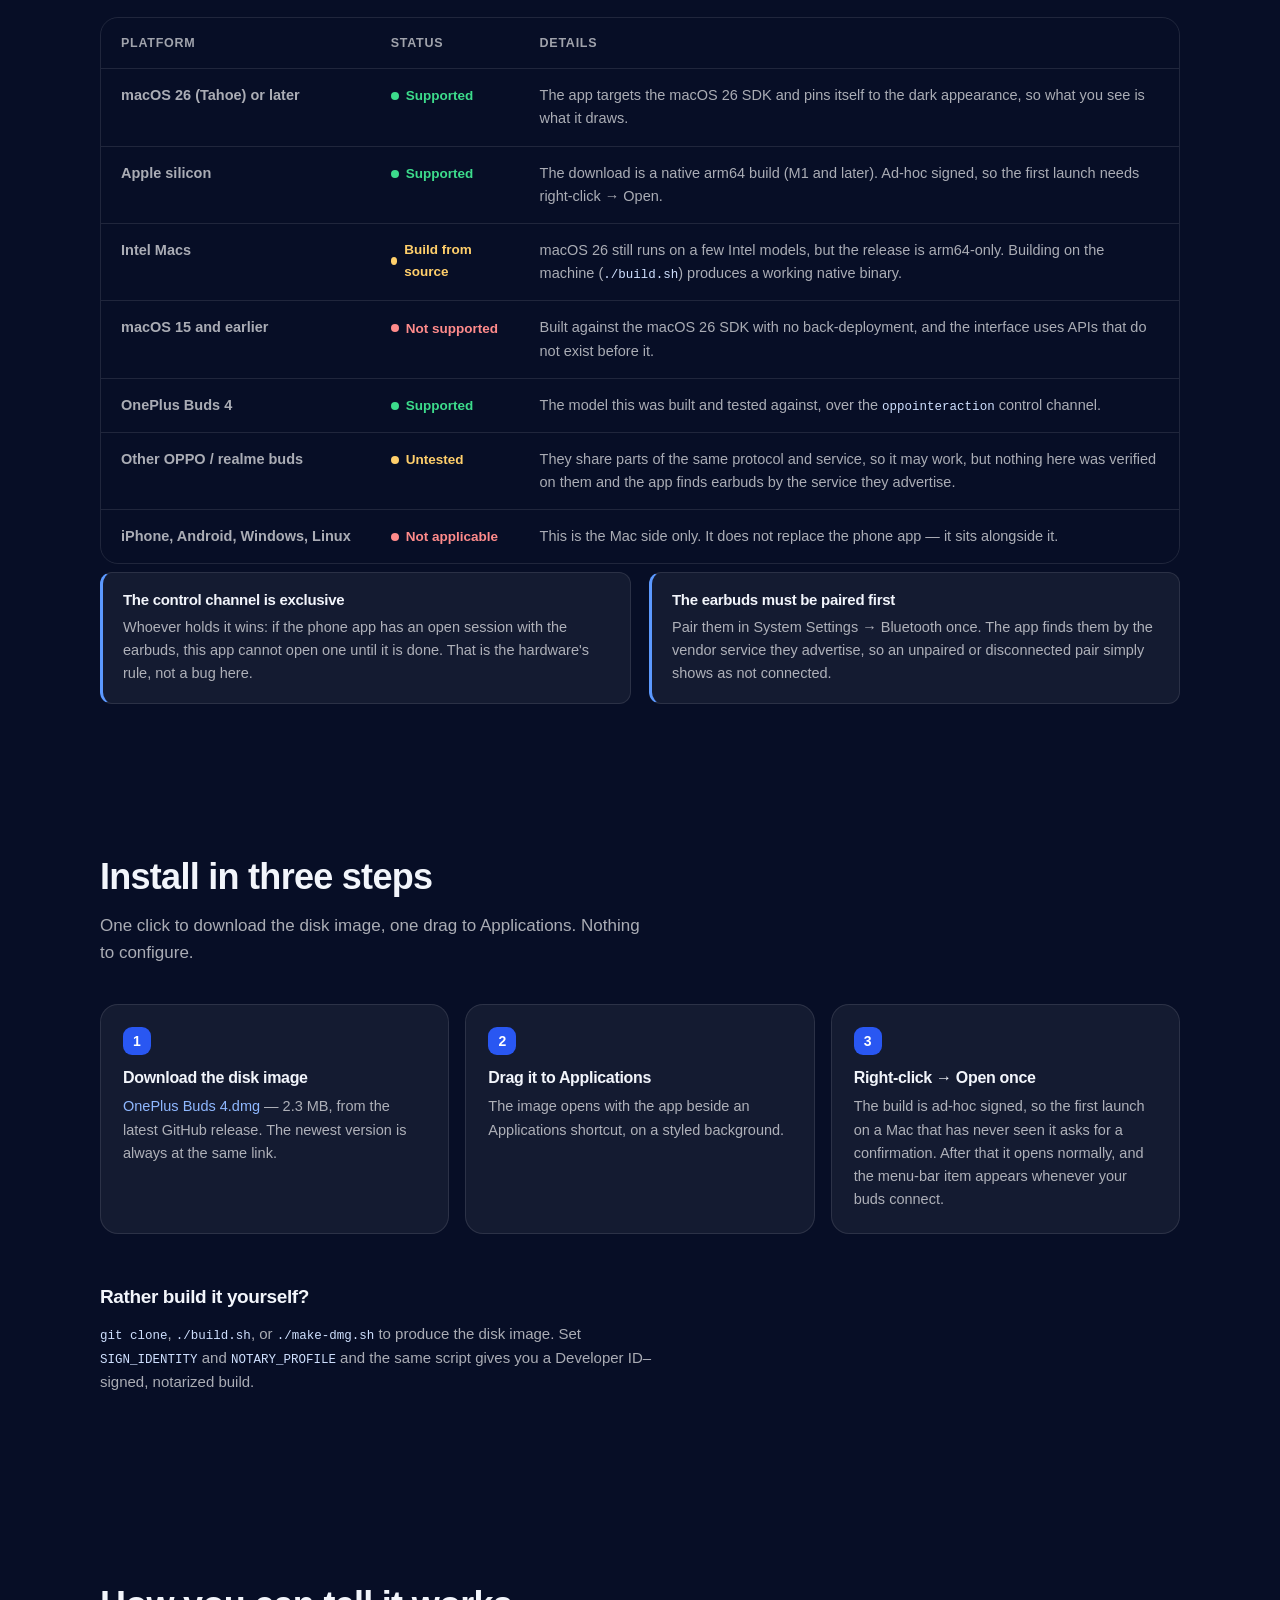
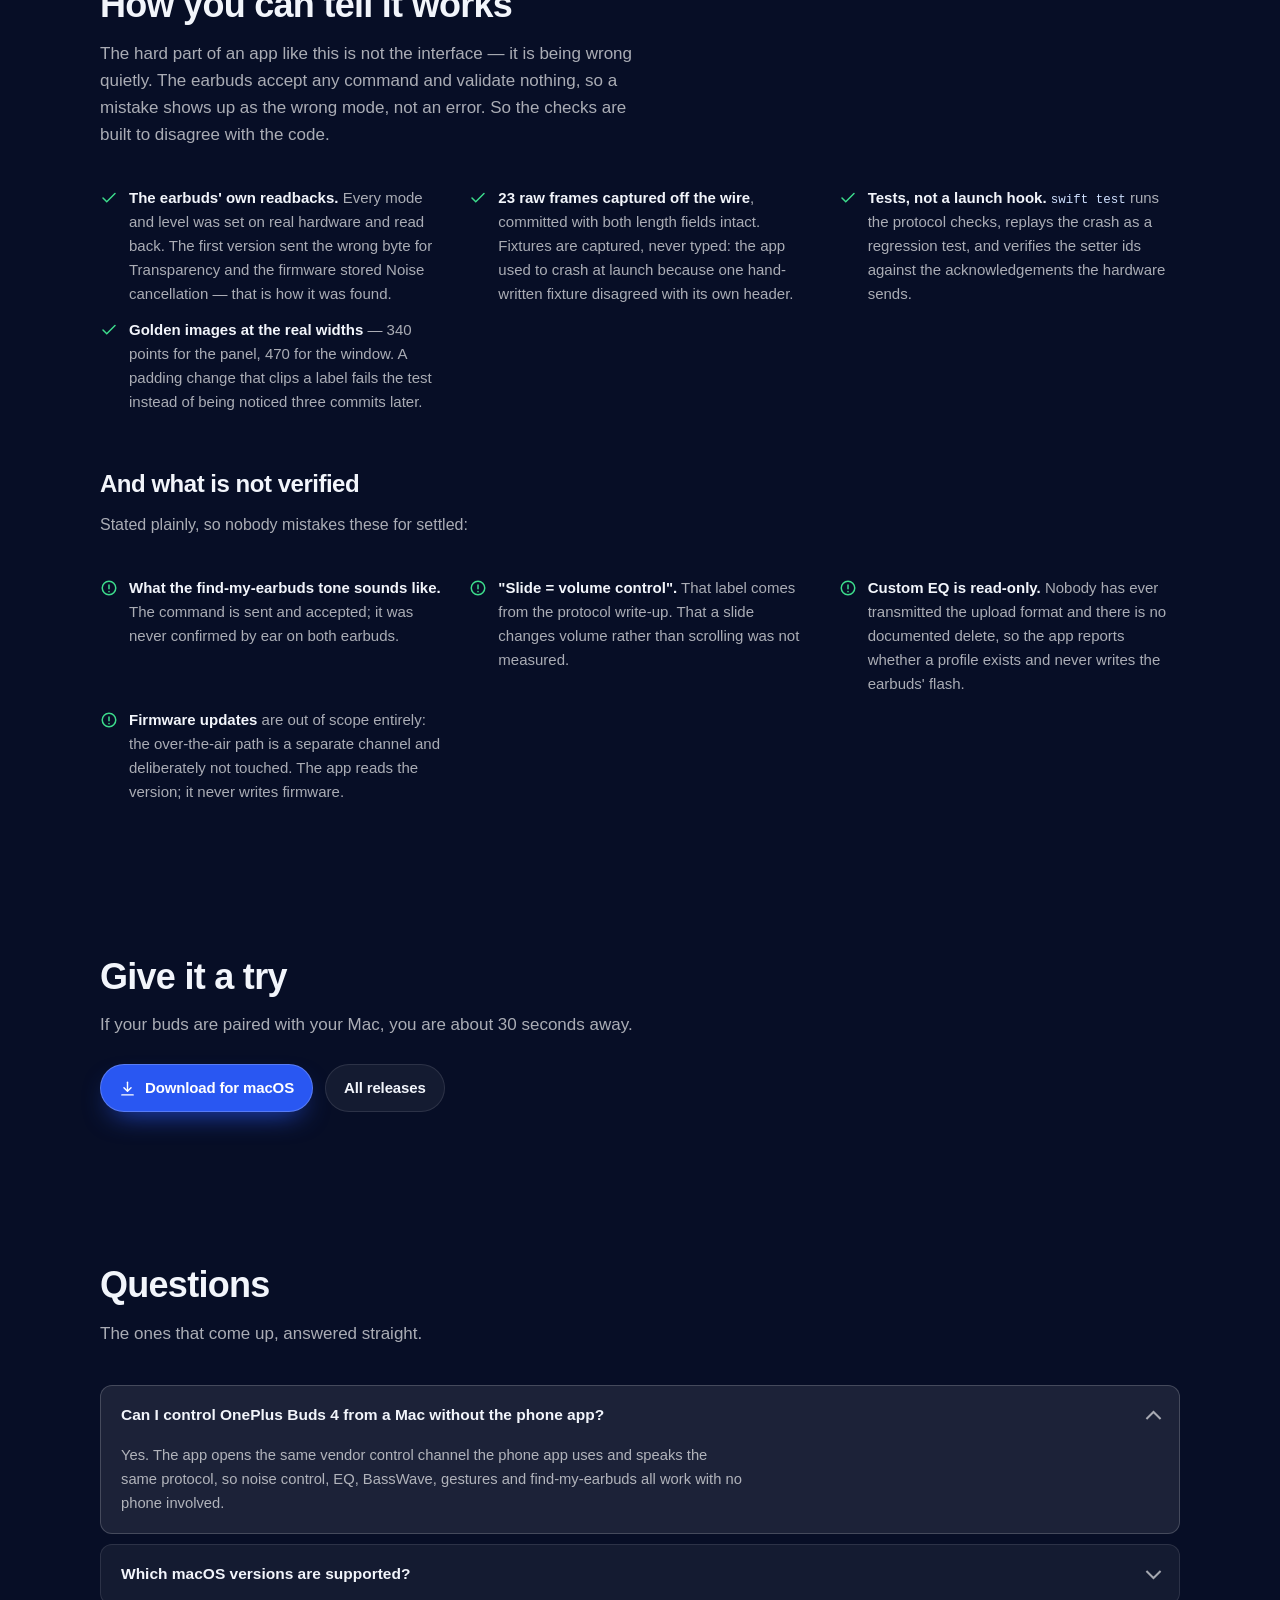
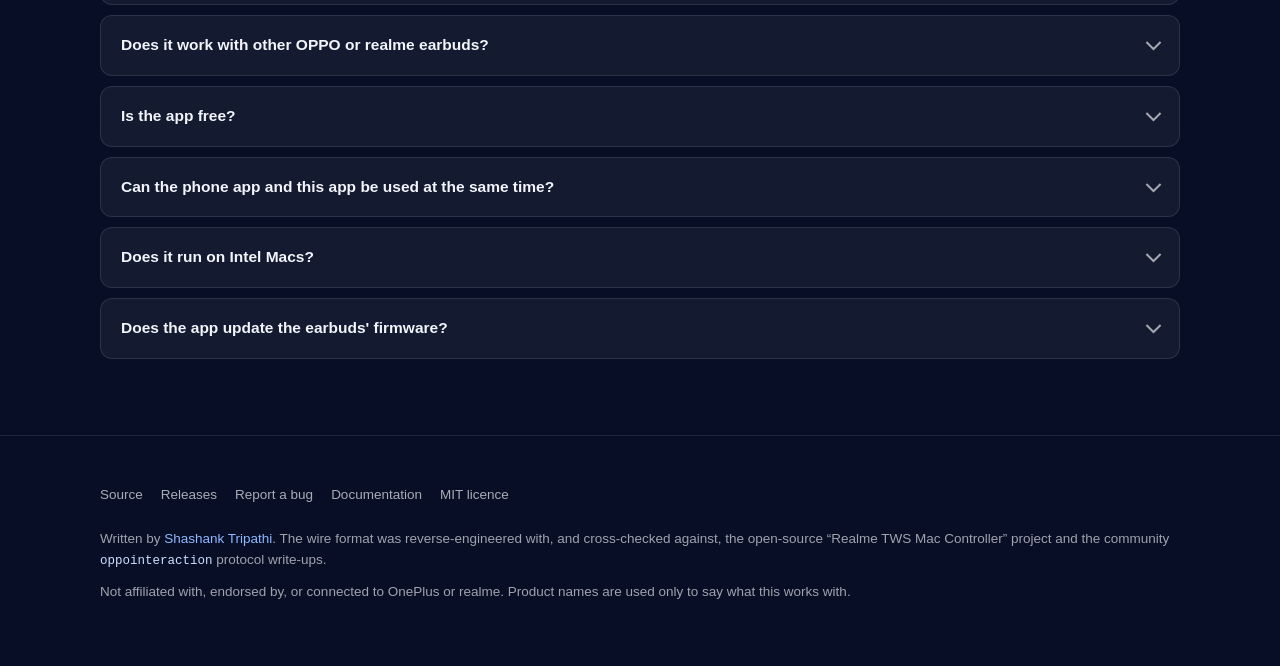
==== commit ba724ae5: "The hero gets a liquid sculpture, drawn in the page and owned by the repo The component was React, a" ====
--- a/docs/index.html
+++ b/docs/index.html
@@ -166,6 +166,9 @@
 
   <!-- ------------------------------- hero ------------------------------- -->
   <section class="hero">
+    <!-- The liquid sculpture. Drawn by docs/sculpture.js; the canvas stays hidden unless the
+         effect can actually run, so without WebGL2 this element is inert. -->
+    <div class="hero-field" aria-hidden="true"><canvas></canvas></div>
     <div class="wrap">
       <span class="eyebrow"><span class="dot" aria-hidden="true"></span> Tested against the hardware, not the spec sheet</span>
 
@@ -687,5 +690,8 @@
   </div>
 </footer>
 
+<!-- The hero's sculpture. Optional by design: it returns early unless the browser can run it
+     and the layout leaves room, and it asks for no third-party origin. -->
+<script type="module" src="sculpture.js"></script>
 </body>
 </html>
--- a/docs/styles.css
+++ b/docs/styles.css
@@ -1,6 +1,8 @@
 /* OnePlus Buds 4 for macOS — site stylesheet.
-   No webfonts and no third-party requests: the palette is the app's own, the type is the
-   system's, and the page is one HTTP round trip plus the images. */
+   No webfonts and no third-party requests: the palette is the app's own and the type is the
+   system's. The page is the document, one stylesheet and its own images, plus a single
+   same-origin module that draws the hero's sculpture when the browser and the layout support
+   it. Without that module the page is exactly what it was. */
 
 :root {
   /* Mirrors Sources/BudsBarKit/Theme.swift so the page and the app are the same blue. */
@@ -142,11 +144,38 @@
 @media (prefers-reduced-motion: reduce) {
   html { scroll-behavior: auto; }
   .btn, .btn:hover { transition: none; transform: none; }
+  .hero-field canvas { transition: none; }
 }
 
 /* ---------- hero ---------- */
 
-.hero { padding: 76px 0 24px; }
+.hero { position: relative; padding: 76px 0 24px; }
+
+/* The liquid sculpture, painted behind the hero's copy. It is pure decoration and it is
+   optional: the field's height is set from JS only once there is room for it, and the canvas
+   only fades in on the engine's first frame, so without WebGL2 (or on a phone, or with
+   reduced motion, or Save-Data) none of this appears and the hero is exactly as it was. */
+.hero-field {
+  position: absolute;
+  top: 0; left: 0; right: 0;
+  height: 0;
+  z-index: 0;
+  pointer-events: none;
+}
+.hero-field canvas {
+  display: block;
+  width: 100%;
+  height: 100%;
+  opacity: 0;
+  transition: opacity 1.4s ease 0.05s;
+  /* The strands fade out well before the headline: --field-mask is the measured right edge of
+     the copy, so a particle flung outwards is invisible by the time it could reach any text. */
+  -webkit-mask-image: linear-gradient(90deg, transparent calc(var(--field-mask, 62%) - 14%), #000 var(--field-mask, 62%));
+          mask-image: linear-gradient(90deg, transparent calc(var(--field-mask, 62%) - 14%), #000 var(--field-mask, 62%));
+}
+.hero-field[data-gl="on"] canvas { opacity: 1; }
+
+.hero > .wrap { position: relative; z-index: 1; }
 
 .eyebrow {
   display: inline-flex;
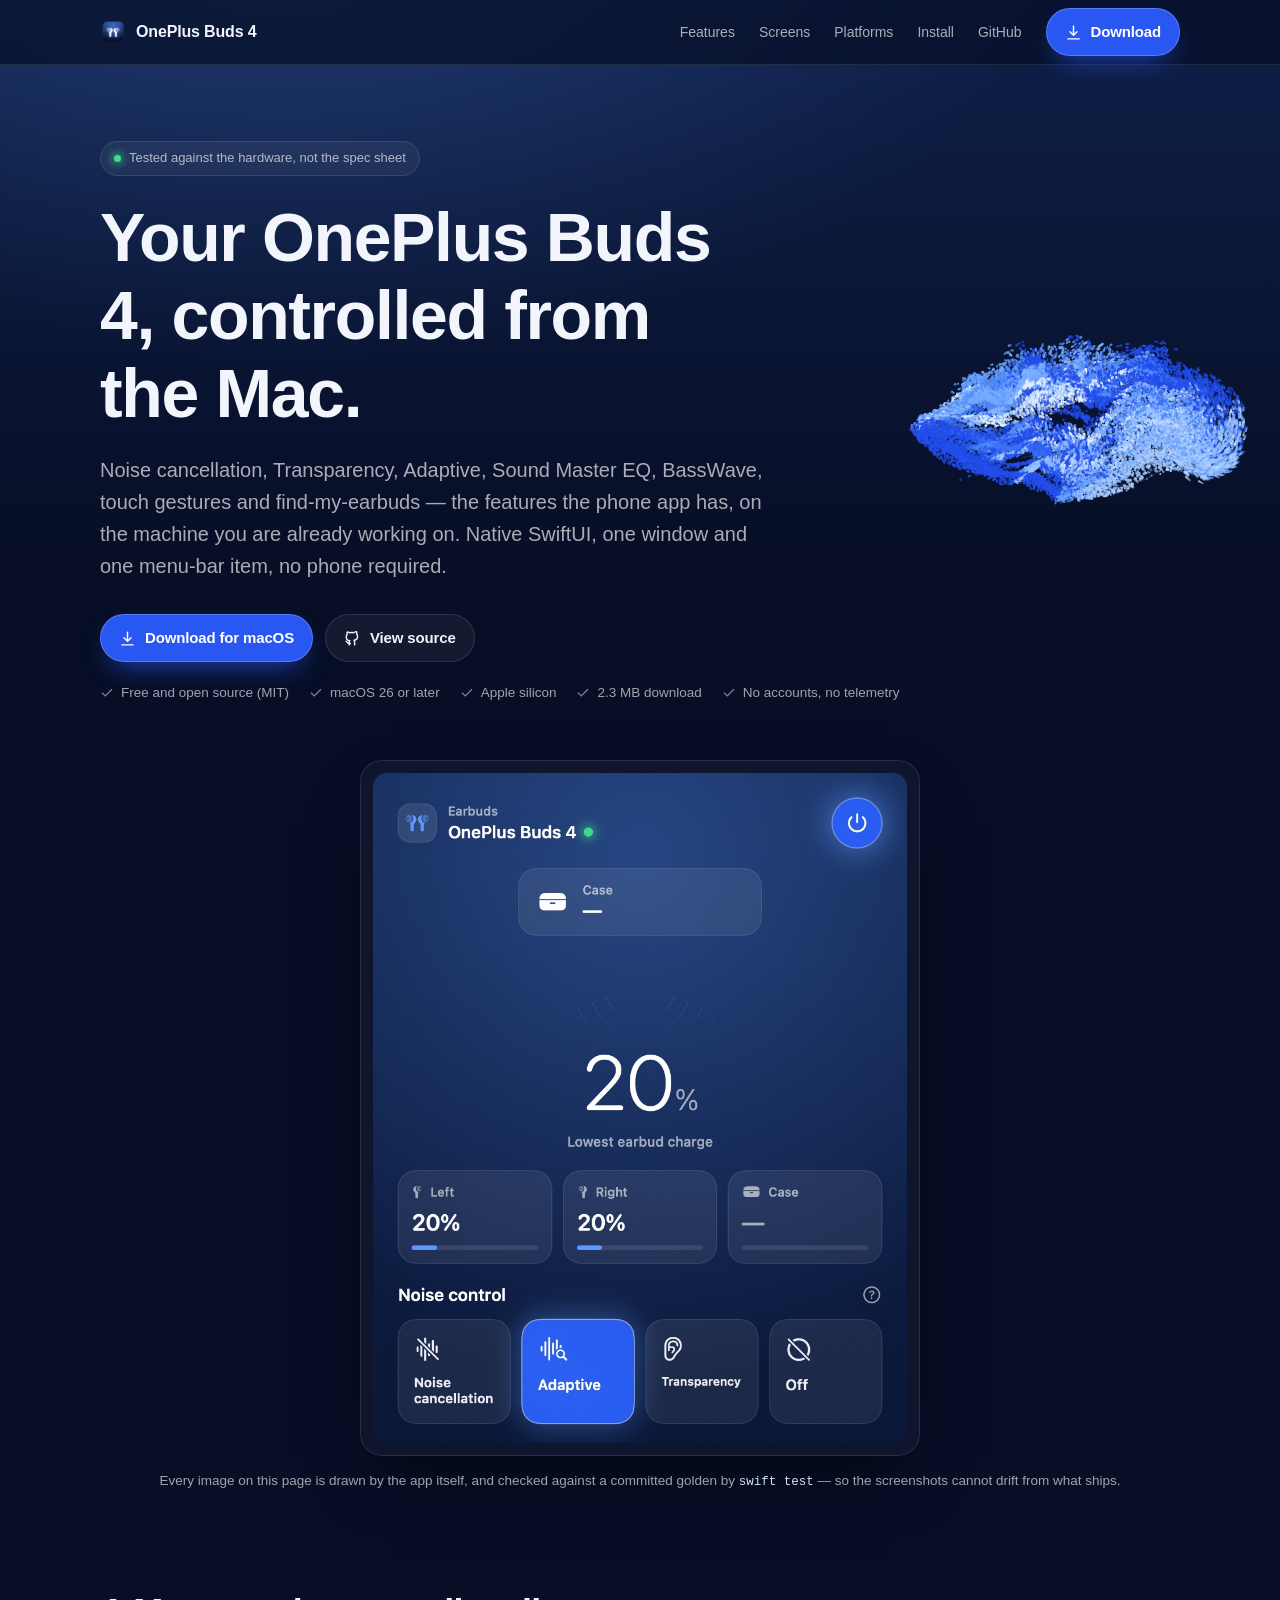
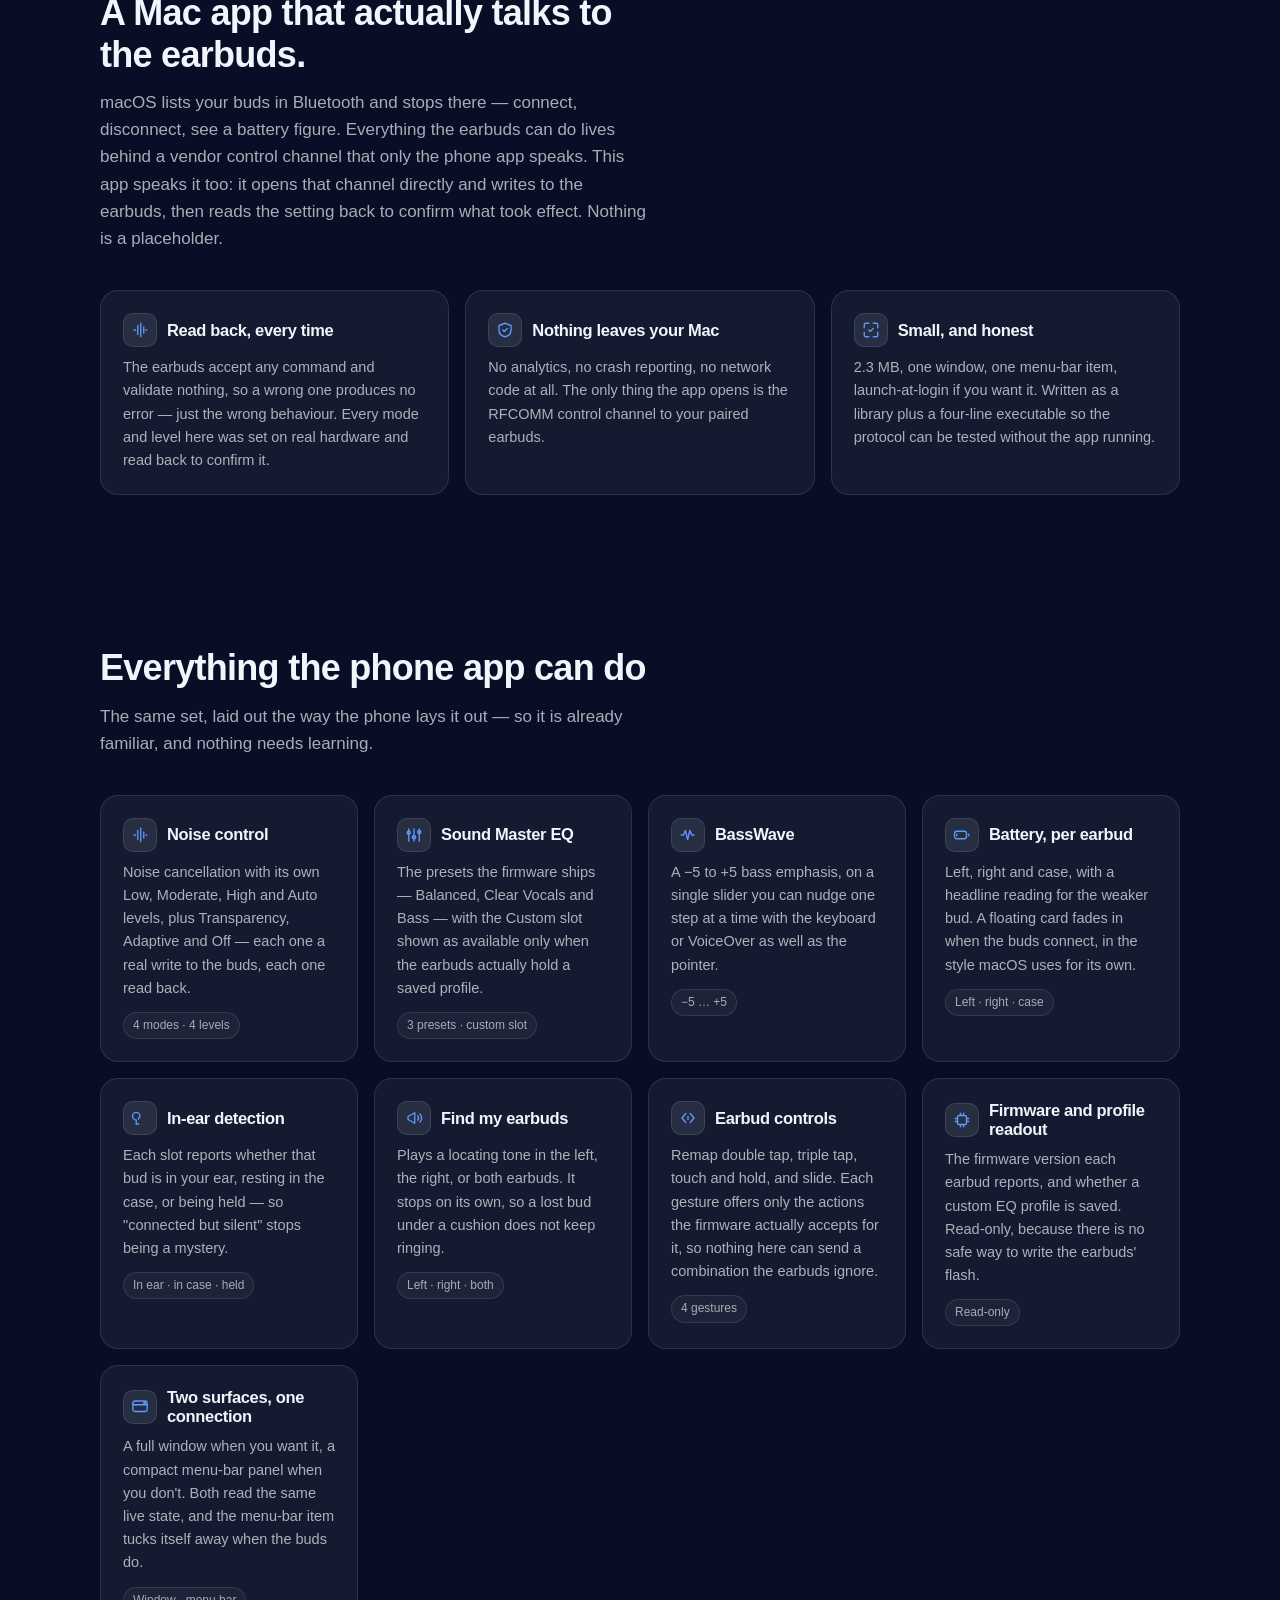
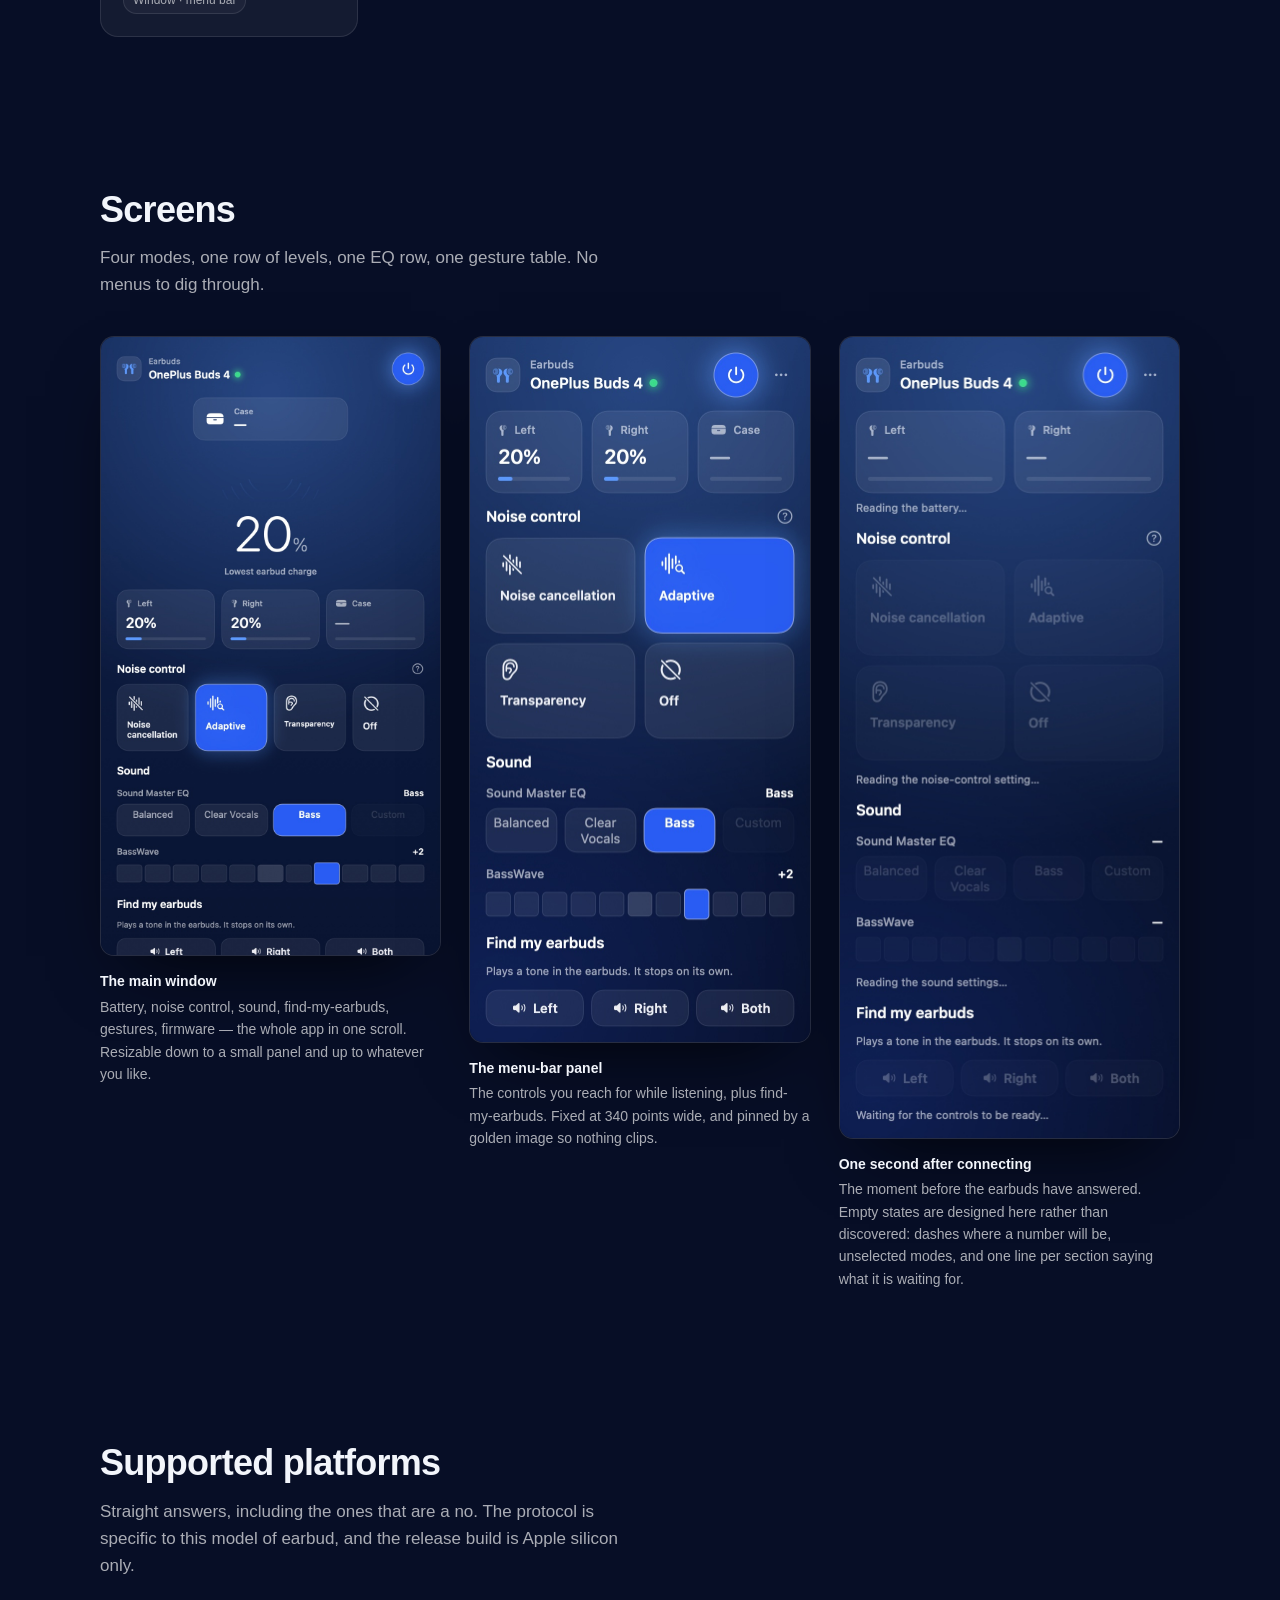
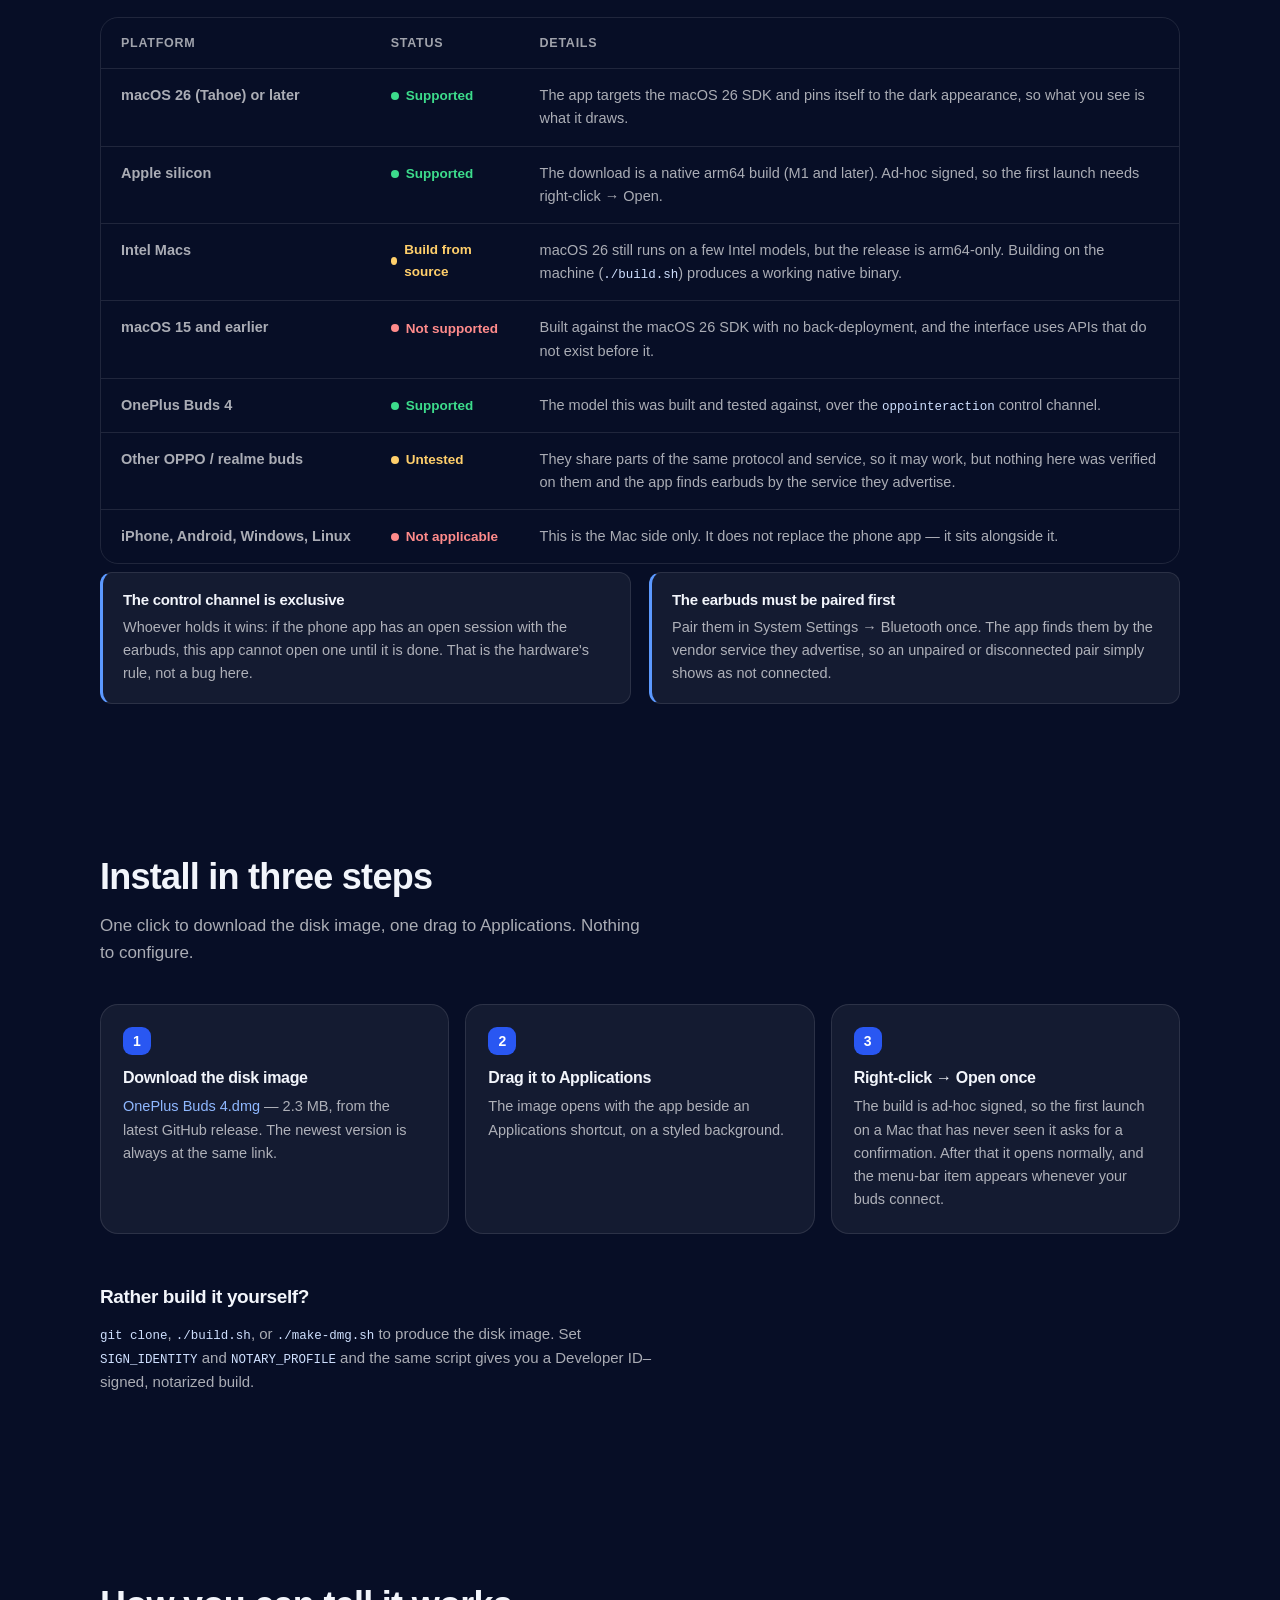
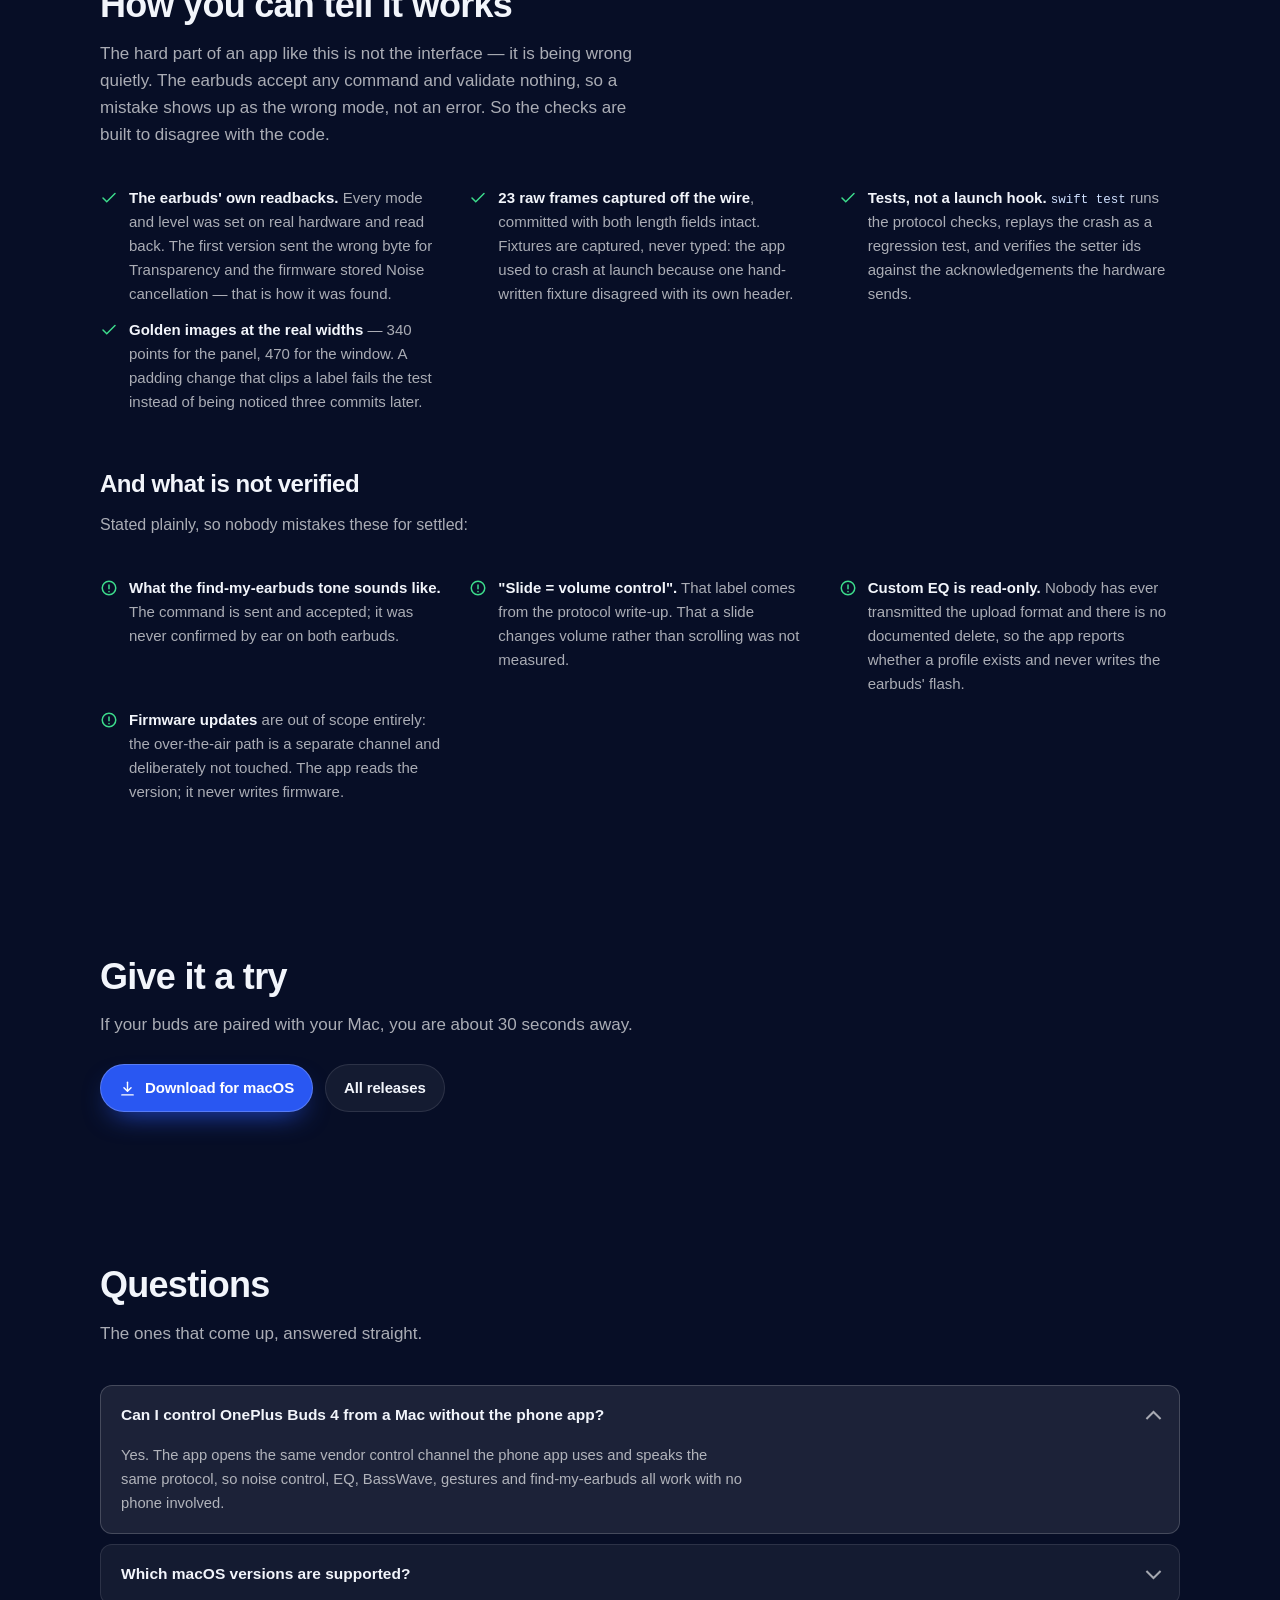
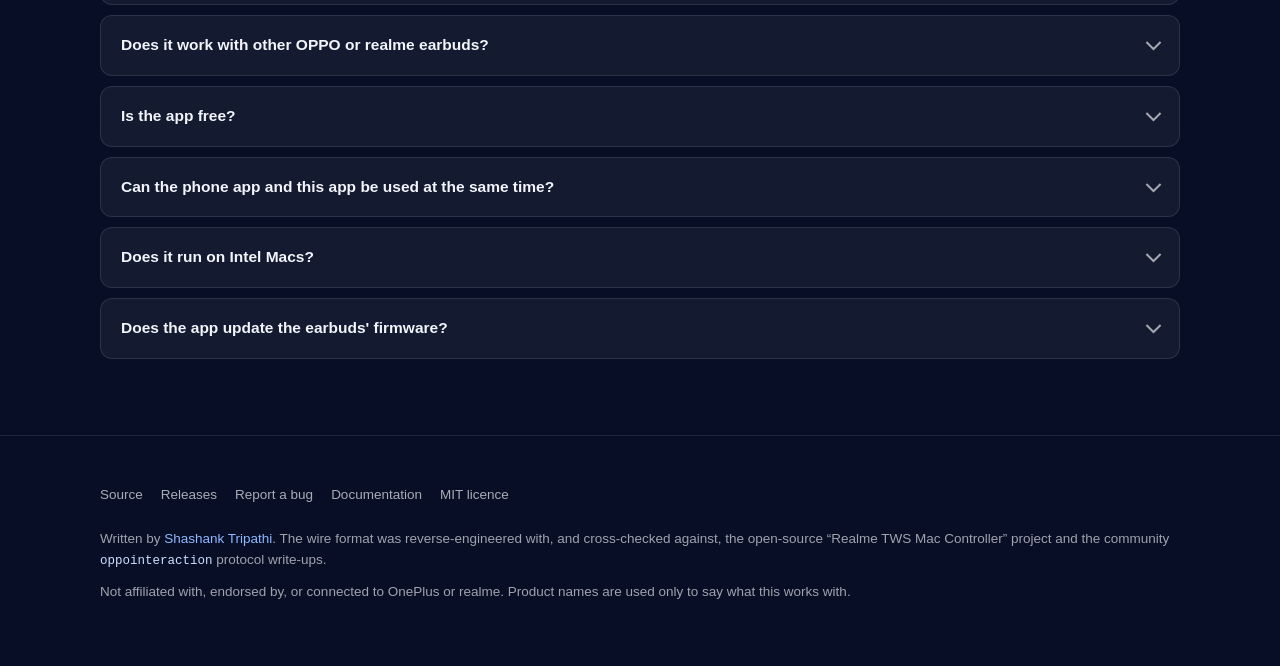
==== commit 6de47fd2: "Say what the app does not do, and keep the site's images on the page The README claimed parity with " ====
--- a/docs/index.html
+++ b/docs/index.html
@@ -362,11 +362,9 @@
       <div class="screens">
         <div class="screen">
           <figure>
-            <a href="assets/window.jpg">
-              <img class="window-shot" src="assets/window.jpg" width="940" height="2651"
-                   loading="lazy" decoding="async"
-                   alt="The main window: battery hero, per-earbud chips, the noise-control grid, Sound Master EQ, BassWave, Find my earbuds, the gesture table and the firmware readout.">
-            </a>
+            <img class="window-shot" src="assets/window.jpg" width="940" height="2651"
+                 loading="lazy" decoding="async"
+                 alt="The main window: battery hero, per-earbud chips, the noise-control grid, Sound Master EQ, BassWave, Find my earbuds, the gesture table and the firmware readout.">
             <figcaption>
               <b>The main window</b>
               Battery, noise control, sound, find-my-earbuds, gestures, firmware — the whole app
@@ -379,7 +377,7 @@
           <figure>
             <img src="assets/panel.jpg" width="680" height="1412"
                  loading="lazy" decoding="async"
-                 alt="The menu-bar panel: two battery chips, the four noise-control modes with Adaptive selected, the EQ presets, BassWave and the find-my-earbuds buttons.">
+                 alt="The menu-bar panel: battery chips for the left earbud, the right earbud and the case, the four noise-control modes with Adaptive selected, the EQ presets, BassWave and the find-my-earbuds buttons.">
             <figcaption>
               <b>The menu-bar panel</b>
               The controls you reach for while listening, plus find-my-earbuds. Fixed at 340
--- a/docs/styles.css
+++ b/docs/styles.css
@@ -66,6 +66,17 @@
 h1, h2, h3 { line-height: 1.15; letter-spacing: -0.02em; margin: 0; }
 p { margin: 0; }
 
+/* Every image here is content, never a control: not one of them is a link, and none of them
+   wants to be. Taking pointer events off them removes the pointer cursor, the drag-to-desktop
+   ghost and the browser's image menu — "Open Image in New Tab", "Save Image As", "Copy Image" —
+   which are the only ways off this page that are not this page. Text stays selectable and every
+   link still takes its own clicks, because a link's own box is still a hit target. */
+img {
+  -webkit-user-drag: none;
+  user-select: none;
+  pointer-events: none;
+}
+
 .wrap { width: min(100% - 48px, var(--page)); margin-inline: auto; }
 
 /* ---------- header ---------- */
@@ -323,7 +334,8 @@
 .screen figcaption { margin-top: 14px; font-size: 14px; color: var(--muted); }
 .screen figcaption b { color: var(--text); font-weight: 600; display: block; margin-bottom: 3px; }
 
-/* The window is a tall column; show the top and let people open the whole thing. */
+/* The window is a tall column; the page shows its top. The whole image is in the repository
+   and rendered in full by the README, which is where a tall screenshot belongs. */
 .screen .window-shot {
   max-height: 620px;
   object-fit: cover;
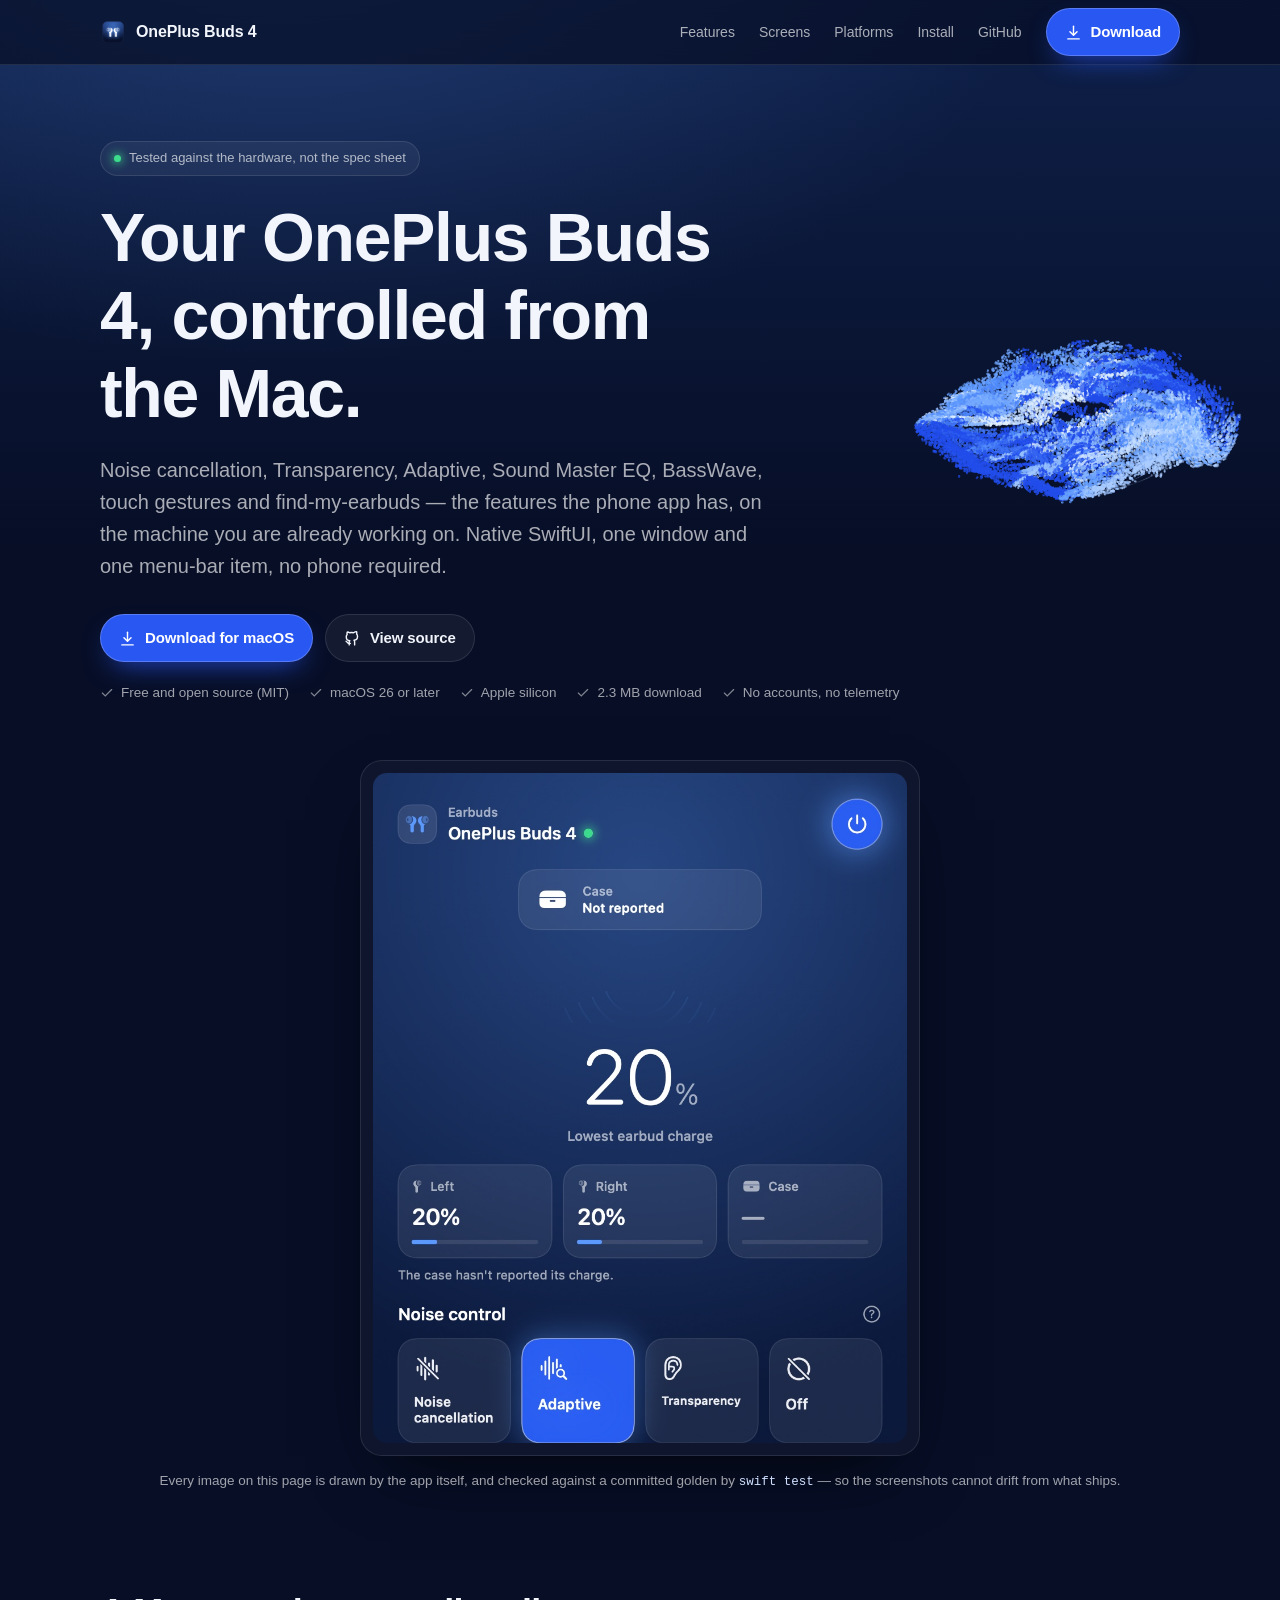
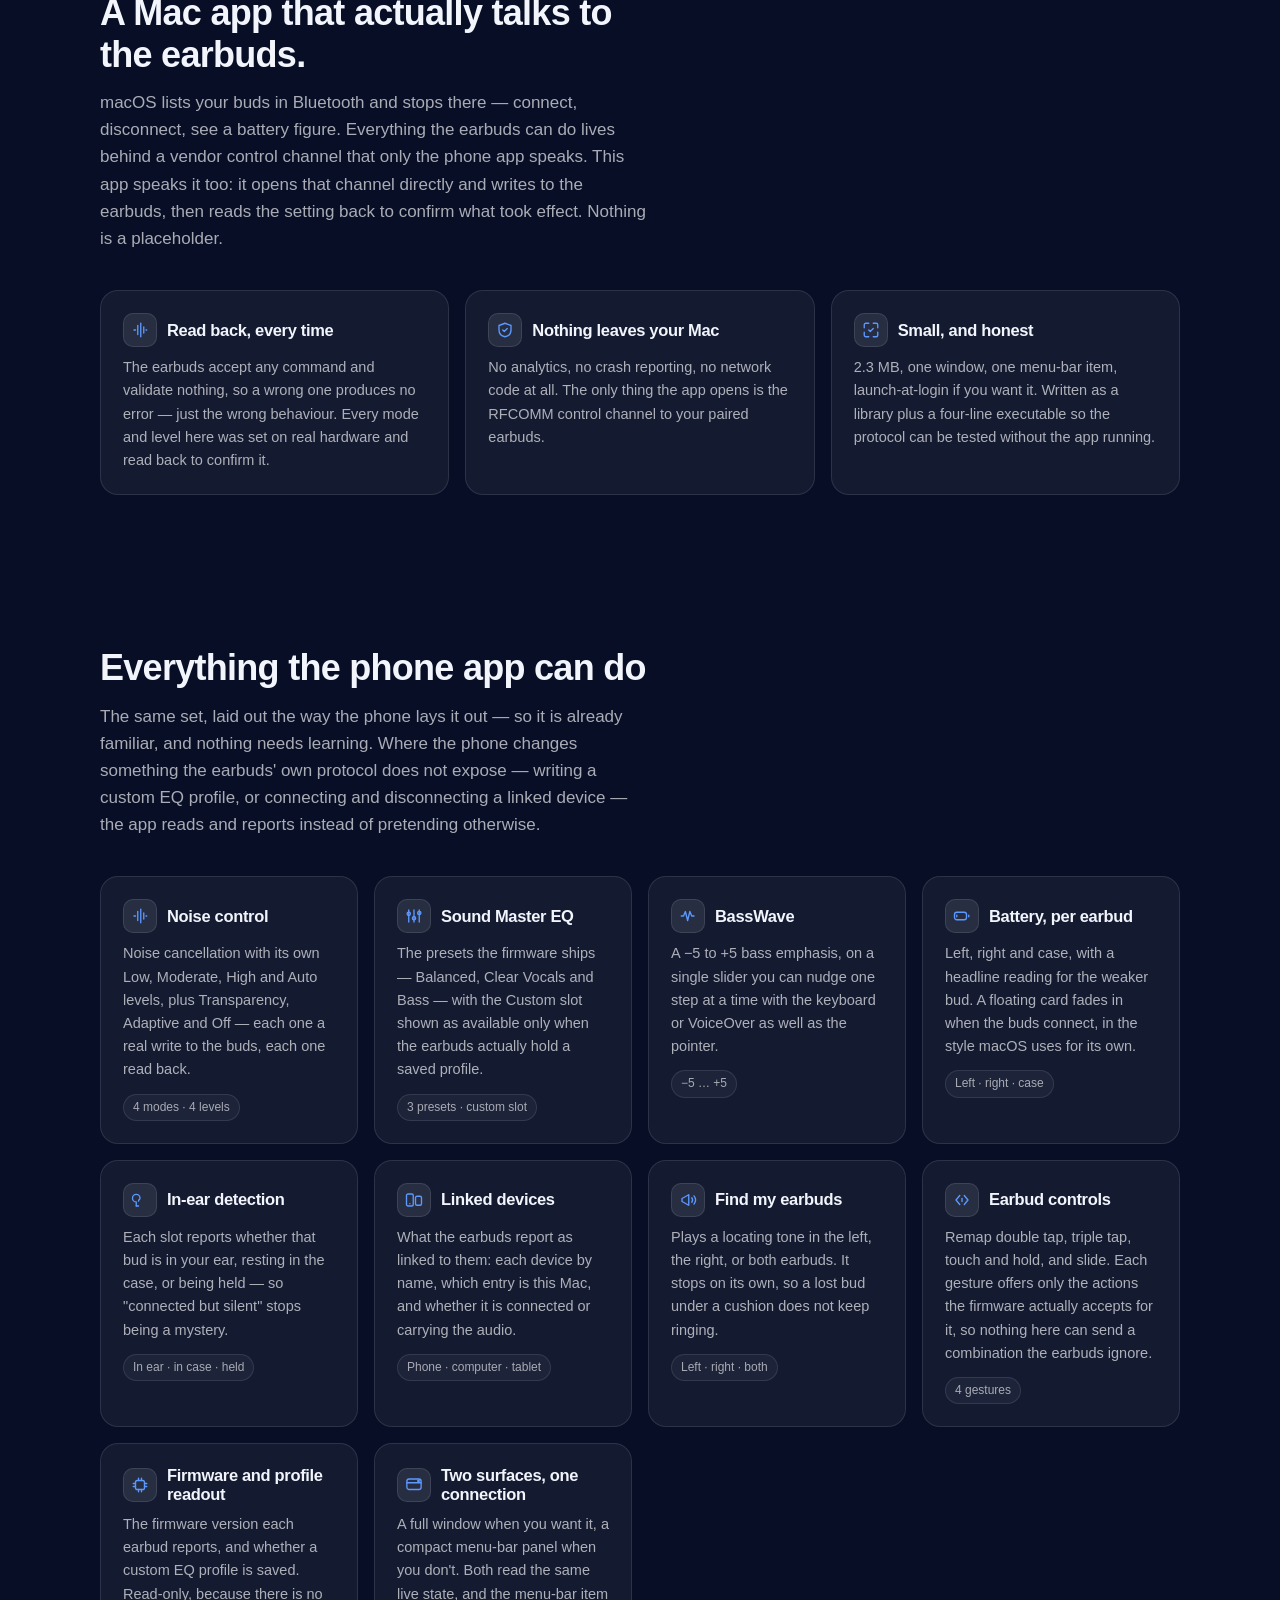
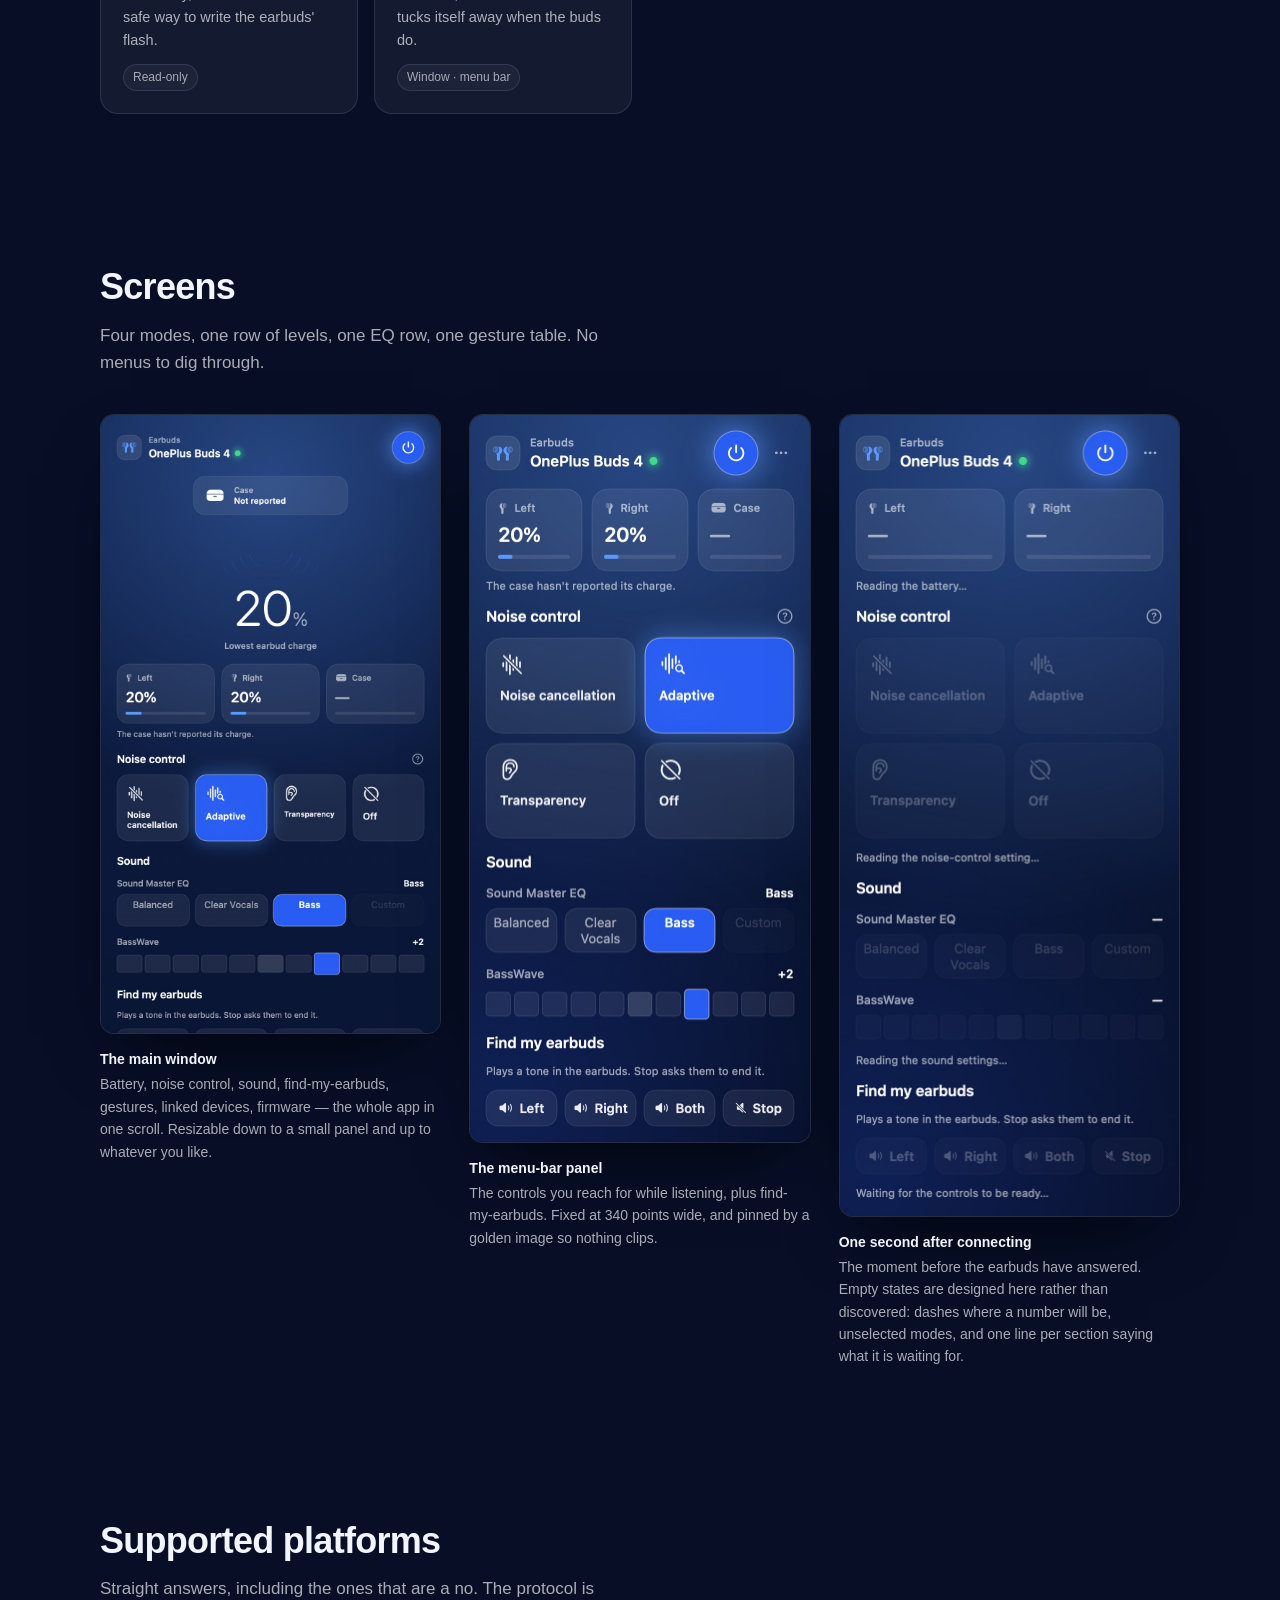
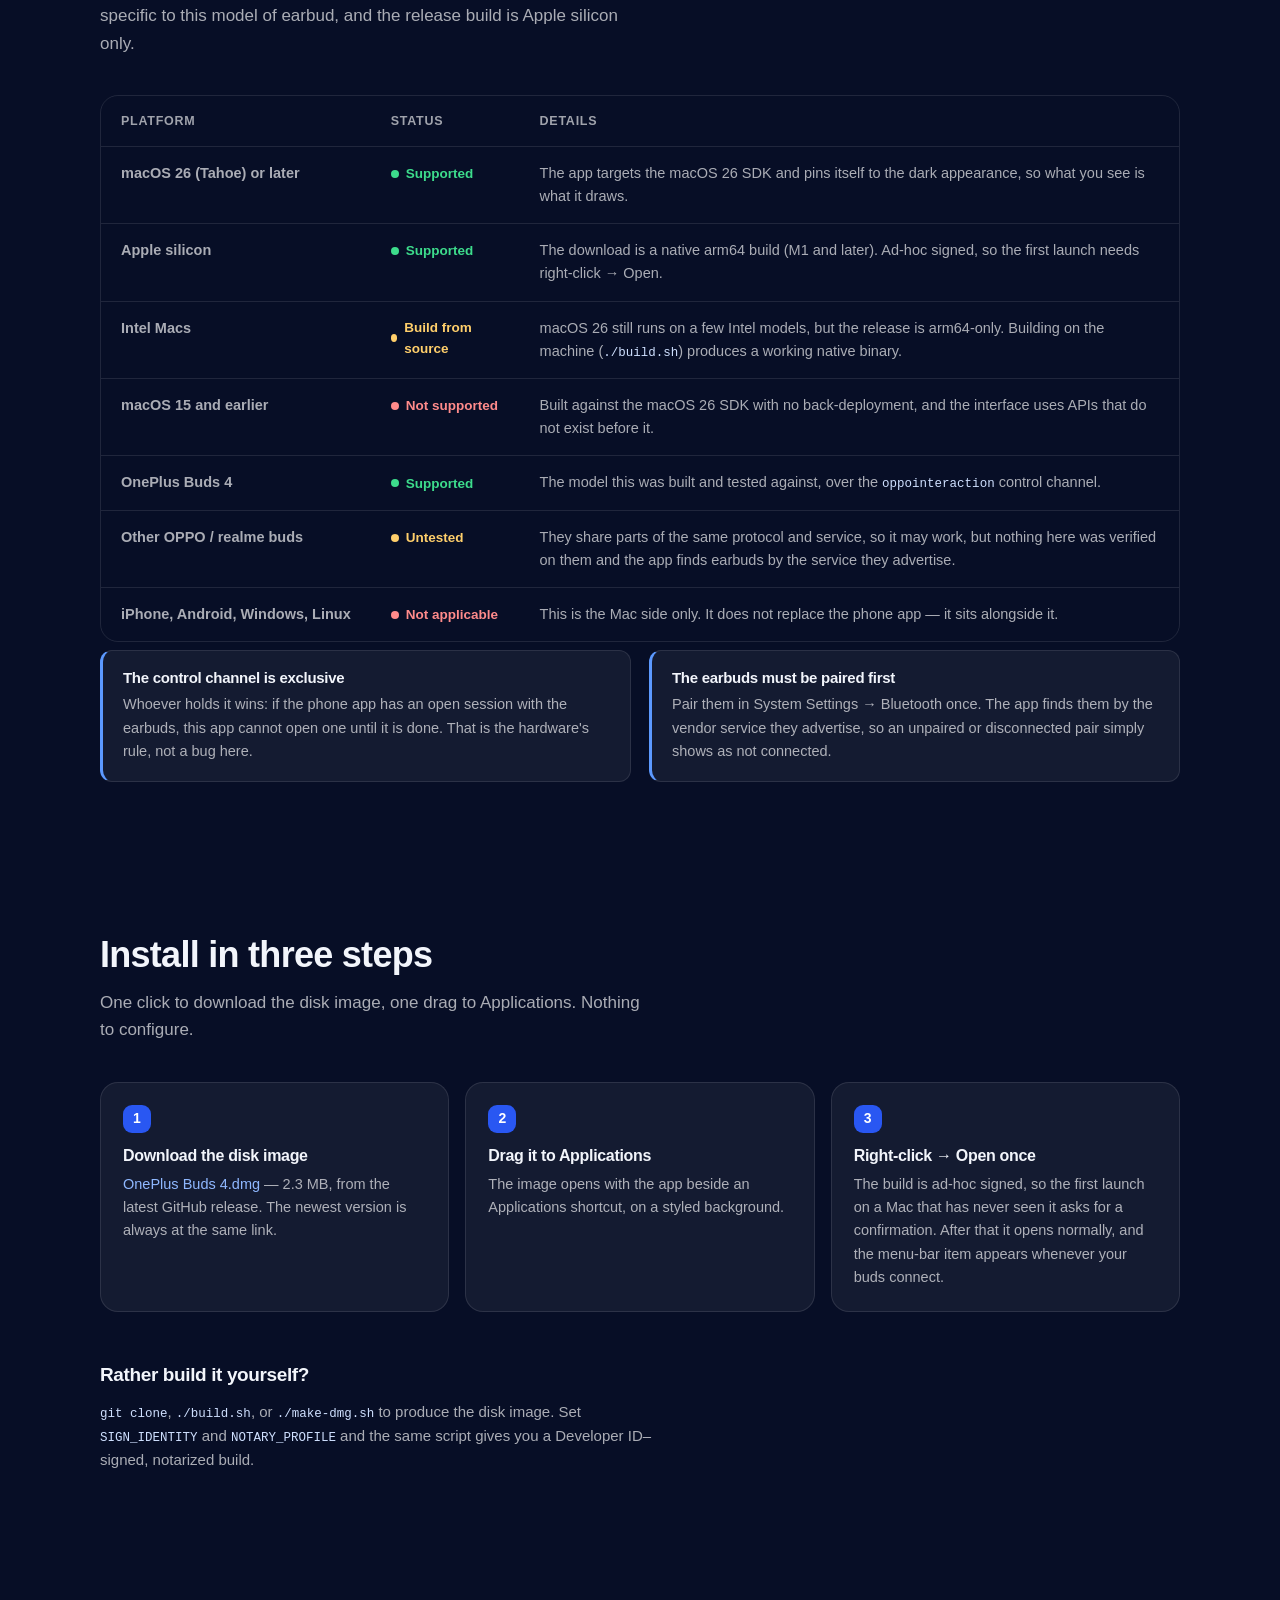
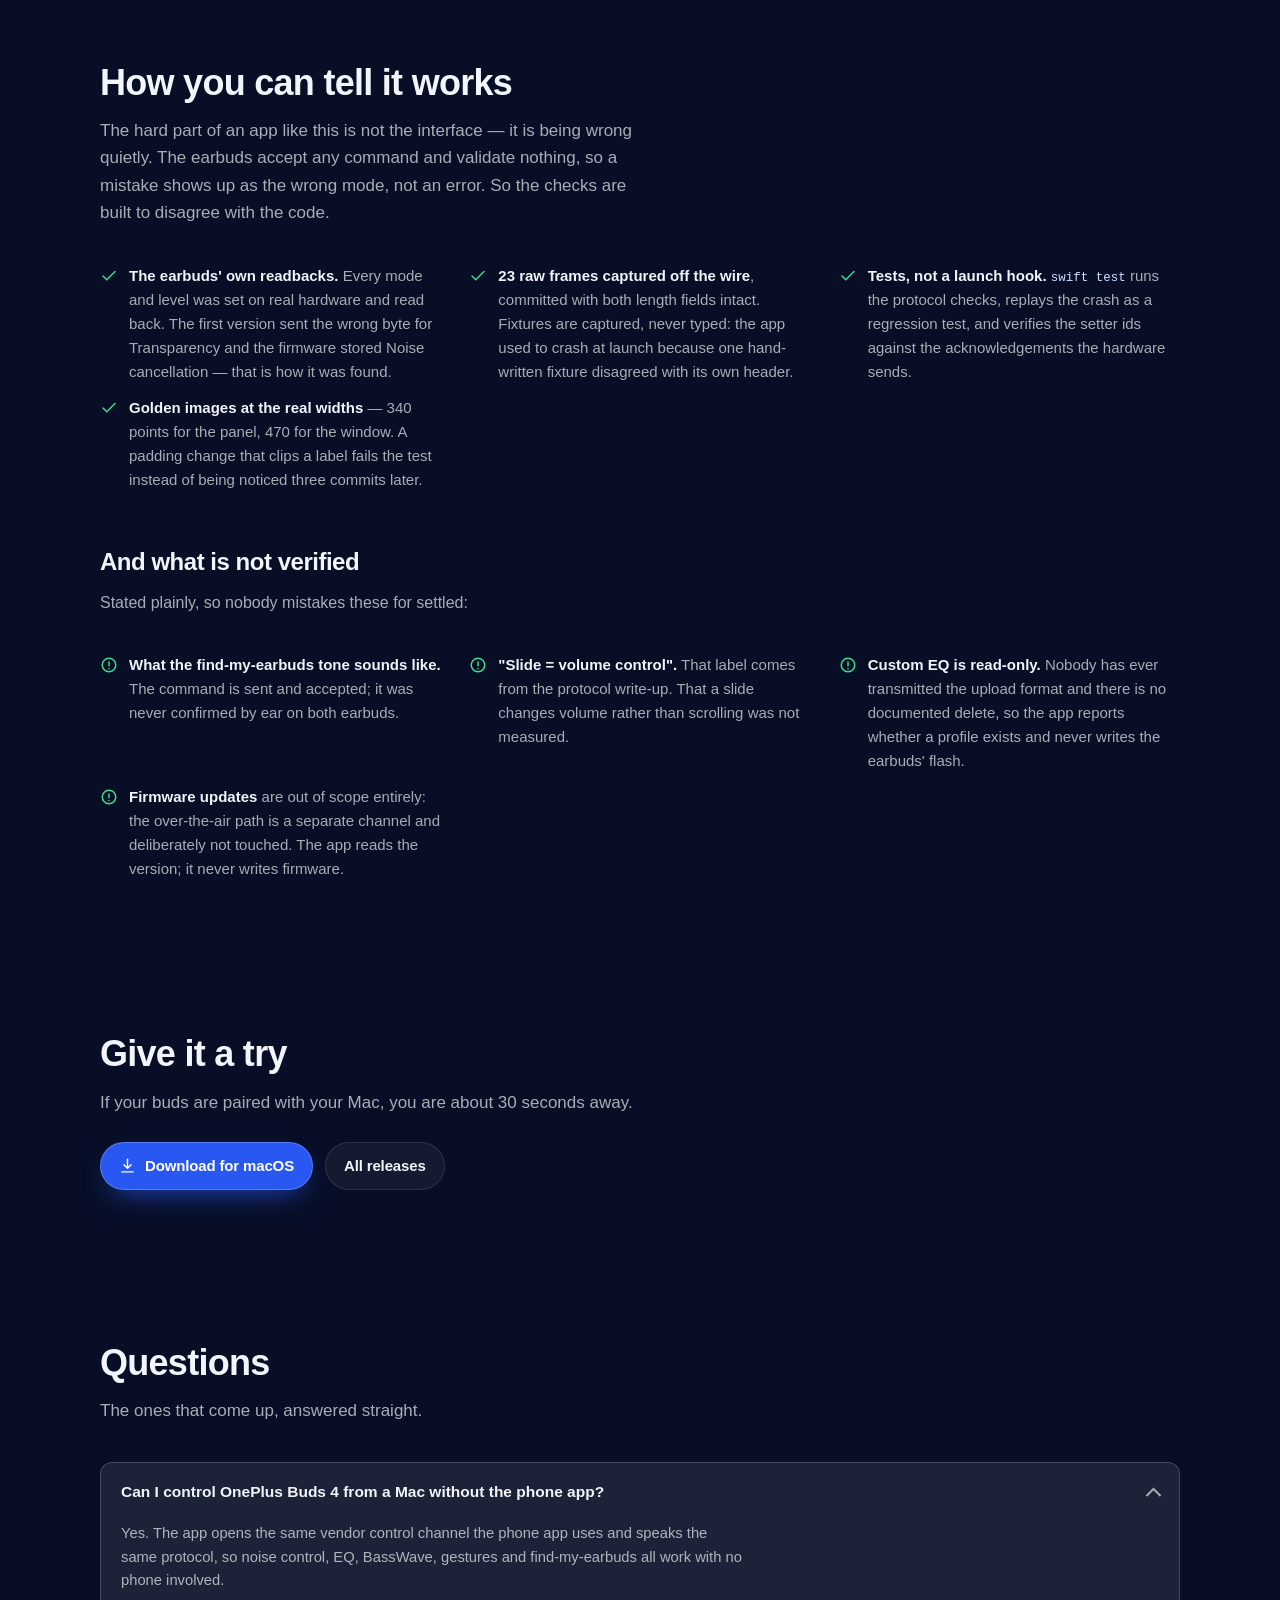
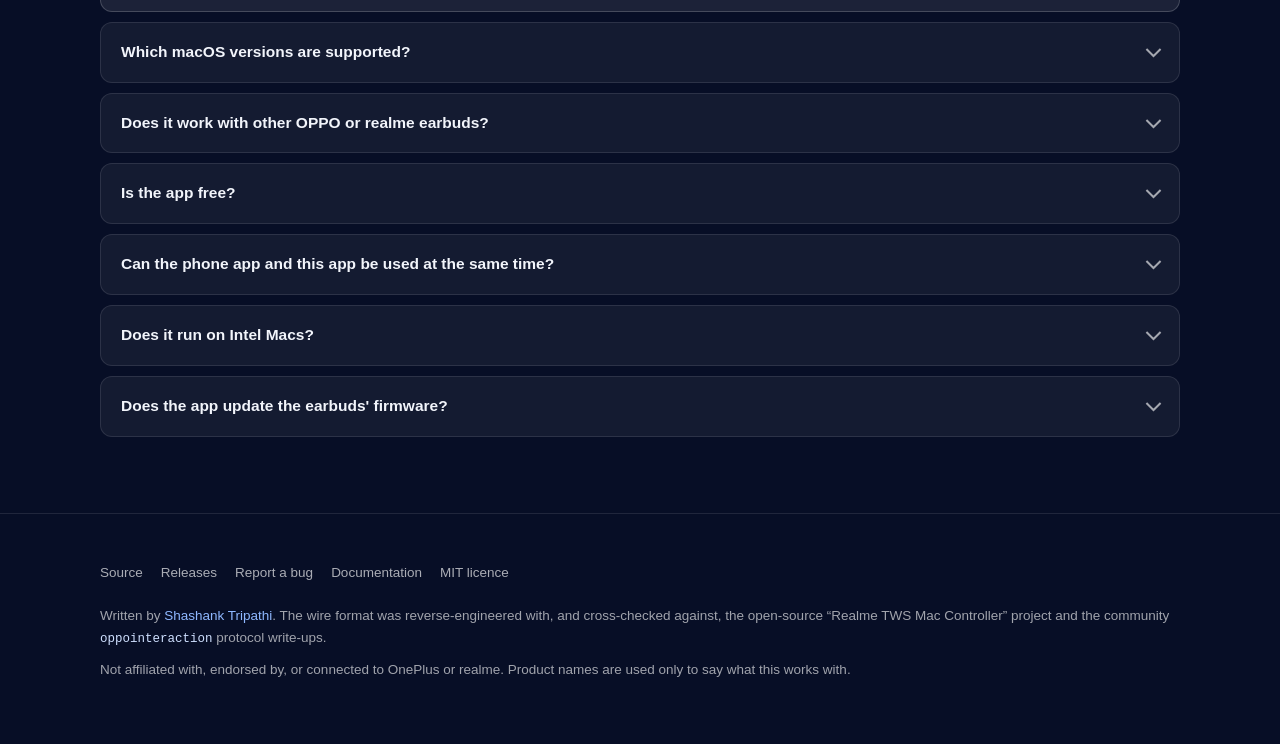
==== commit 4d2ae00a: "Read the buds' linked-device table, the last phone-app reading The phone app's Dual connection scree" ====
--- a/docs/index.html
+++ b/docs/index.html
@@ -42,7 +42,7 @@
   "applicationSubCategory": "Audio",
   "operatingSystem": "macOS 26 or later",
   "processorRequirements": "Apple silicon; Intel Macs by building from source",
-  "softwareVersion": "1.1.0",
+  "softwareVersion": "1.1.1",
   "releaseNotes": "https://github.com/shashank99928/OnePlusBuds4Mac/releases",
   "isAccessibleForFree": true,
   "license": "https://opensource.org/license/mit",
@@ -51,7 +51,7 @@
   "url": "https://shashank99928.github.io/OnePlusBuds4Mac/",
   "screenshot": "https://shashank99928.github.io/OnePlusBuds4Mac/assets/og.png",
   "image": "https://shashank99928.github.io/OnePlusBuds4Mac/assets/og.png",
-  "description": "A native macOS app that controls OnePlus Buds 4 over the earbuds' own control channel: noise cancellation, Transparency, Adaptive, Sound Master EQ, BassWave, touch gestures, find-my-earbuds, battery and firmware. Free and open source.",
+  "description": "A native macOS app that controls OnePlus Buds 4 over the earbuds' own control channel: noise cancellation, Transparency, Adaptive, Sound Master EQ, BassWave, touch gestures, find-my-earbuds, battery, linked devices and firmware. Free and open source.",
   "featureList": [
     "Noise cancellation with Low, Moderate, High and Auto levels",
     "Transparency, Adaptive and Off modes",
@@ -60,6 +60,7 @@
     "Find my earbuds tone",
     "Touch gesture remapping",
     "Per-earbud and case battery",
+    "Linked devices, as the earbuds report them",
     "Firmware readout",
     "Menu-bar panel and a full window"
   ],
@@ -260,7 +261,9 @@
         <h2>Everything the phone app can do</h2>
         <p>
           The same set, laid out the way the phone lays it out — so it is already familiar, and
-          nothing needs learning.
+          nothing needs learning. Where the phone changes something the earbuds' own protocol
+          does not expose — writing a custom EQ profile, or connecting and disconnecting a
+          linked device — the app reads and reports instead of pretending otherwise.
         </p>
       </div>
 
@@ -312,6 +315,15 @@
         </div>
 
         <div class="card">
+          <h3><span class="tile-icon" aria-hidden="true"><svg viewBox="0 0 24 24" fill="none" stroke="currentColor" stroke-width="1.8" stroke-linecap="round" stroke-linejoin="round"><rect x="2" y="4" width="9" height="16" rx="2"/><rect x="14" y="7" width="8" height="12" rx="2"/><path d="M6.5 17h.01"/></svg></span> Linked devices</h3>
+          <p>
+            What the earbuds report as linked to them: each device by name, which entry is this
+            Mac, and whether it is connected or carrying the audio.
+          </p>
+          <span class="tag">Phone · computer · tablet</span>
+        </div>
+
+        <div class="card">
           <h3><span class="tile-icon" aria-hidden="true"><svg viewBox="0 0 24 24" fill="none" stroke="currentColor" stroke-width="1.8" stroke-linecap="round" stroke-linejoin="round"><path d="M4 10v4l9 5V5L4 10Z"/><path d="M17 9a5 5 0 0 1 0 6"/><path d="M20 6.5a9 9 0 0 1 0 11"/></svg></span> Find my earbuds</h3>
           <p>
             Plays a locating tone in the left, the right, or both earbuds. It stops on its own,
@@ -362,13 +374,14 @@
       <div class="screens">
         <div class="screen">
           <figure>
-            <img class="window-shot" src="assets/window.jpg" width="940" height="2651"
+            <img class="window-shot" src="assets/window.jpg" width="940" height="3025"
                  loading="lazy" decoding="async"
-                 alt="The main window: battery hero, per-earbud chips, the noise-control grid, Sound Master EQ, BassWave, Find my earbuds, the gesture table and the firmware readout.">
+                 alt="The main window: battery hero, per-earbud chips, the noise-control grid, Sound Master EQ, BassWave, Find my earbuds, the gesture table, the linked-devices list and the firmware readout.">
             <figcaption>
               <b>The main window</b>
-              Battery, noise control, sound, find-my-earbuds, gestures, firmware — the whole app
-              in one scroll. Resizable down to a small panel and up to whatever you like.
+              Battery, noise control, sound, find-my-earbuds, gestures, linked devices,
+              firmware — the whole app in one scroll. Resizable down to a small panel and up to
+              whatever you like.
             </figcaption>
           </figure>
         </div>
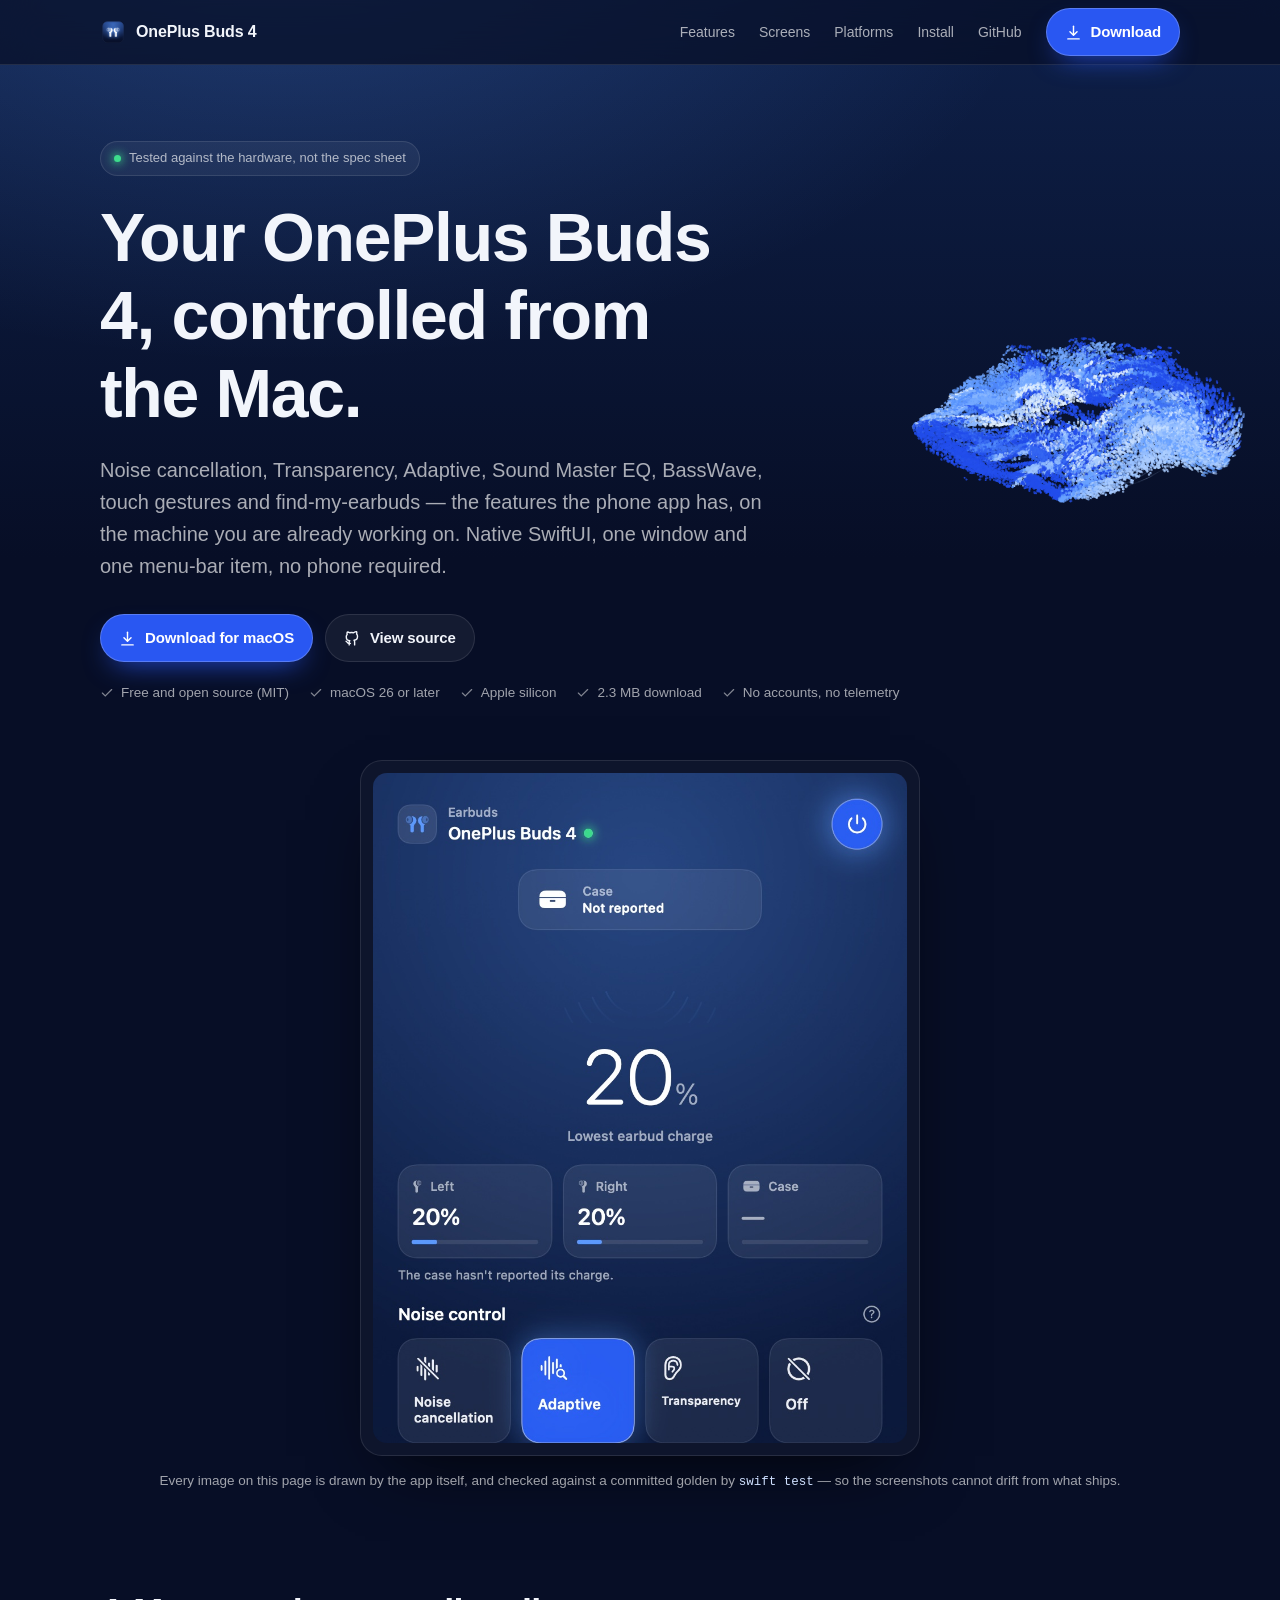
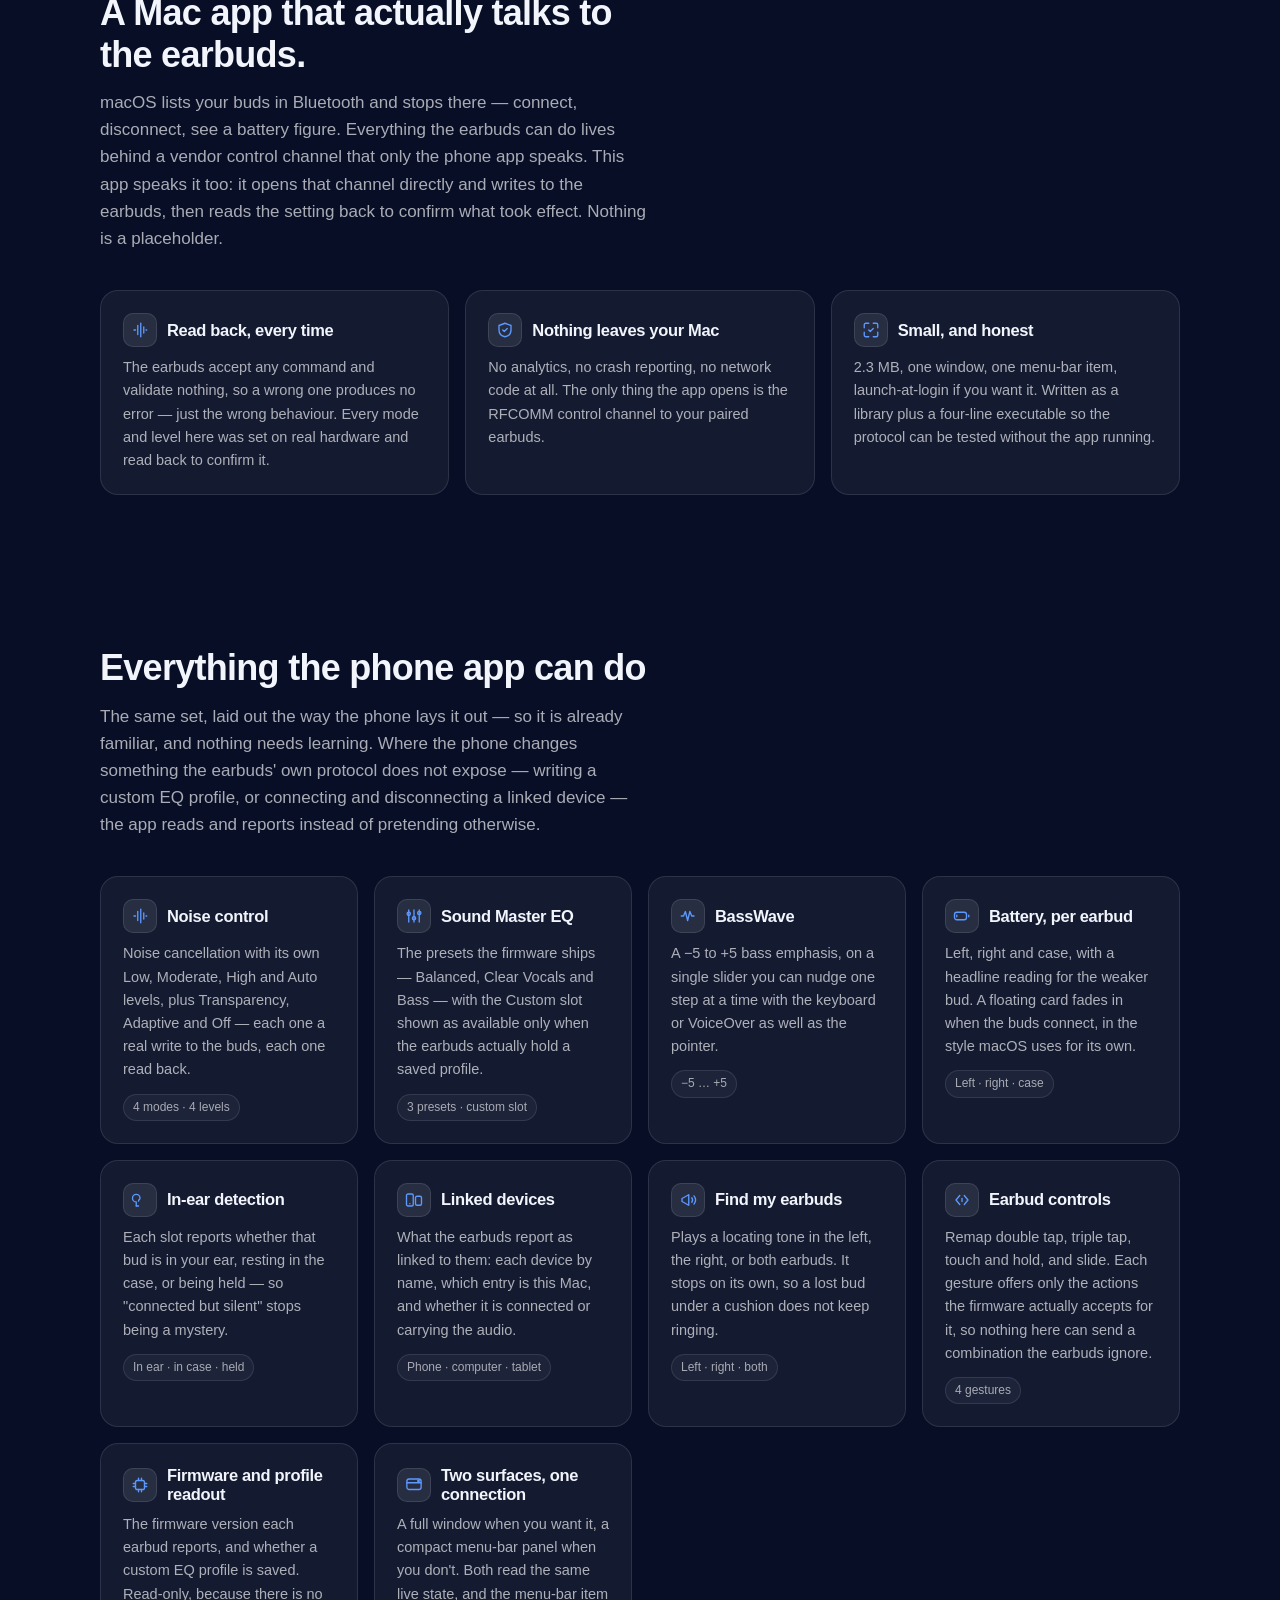
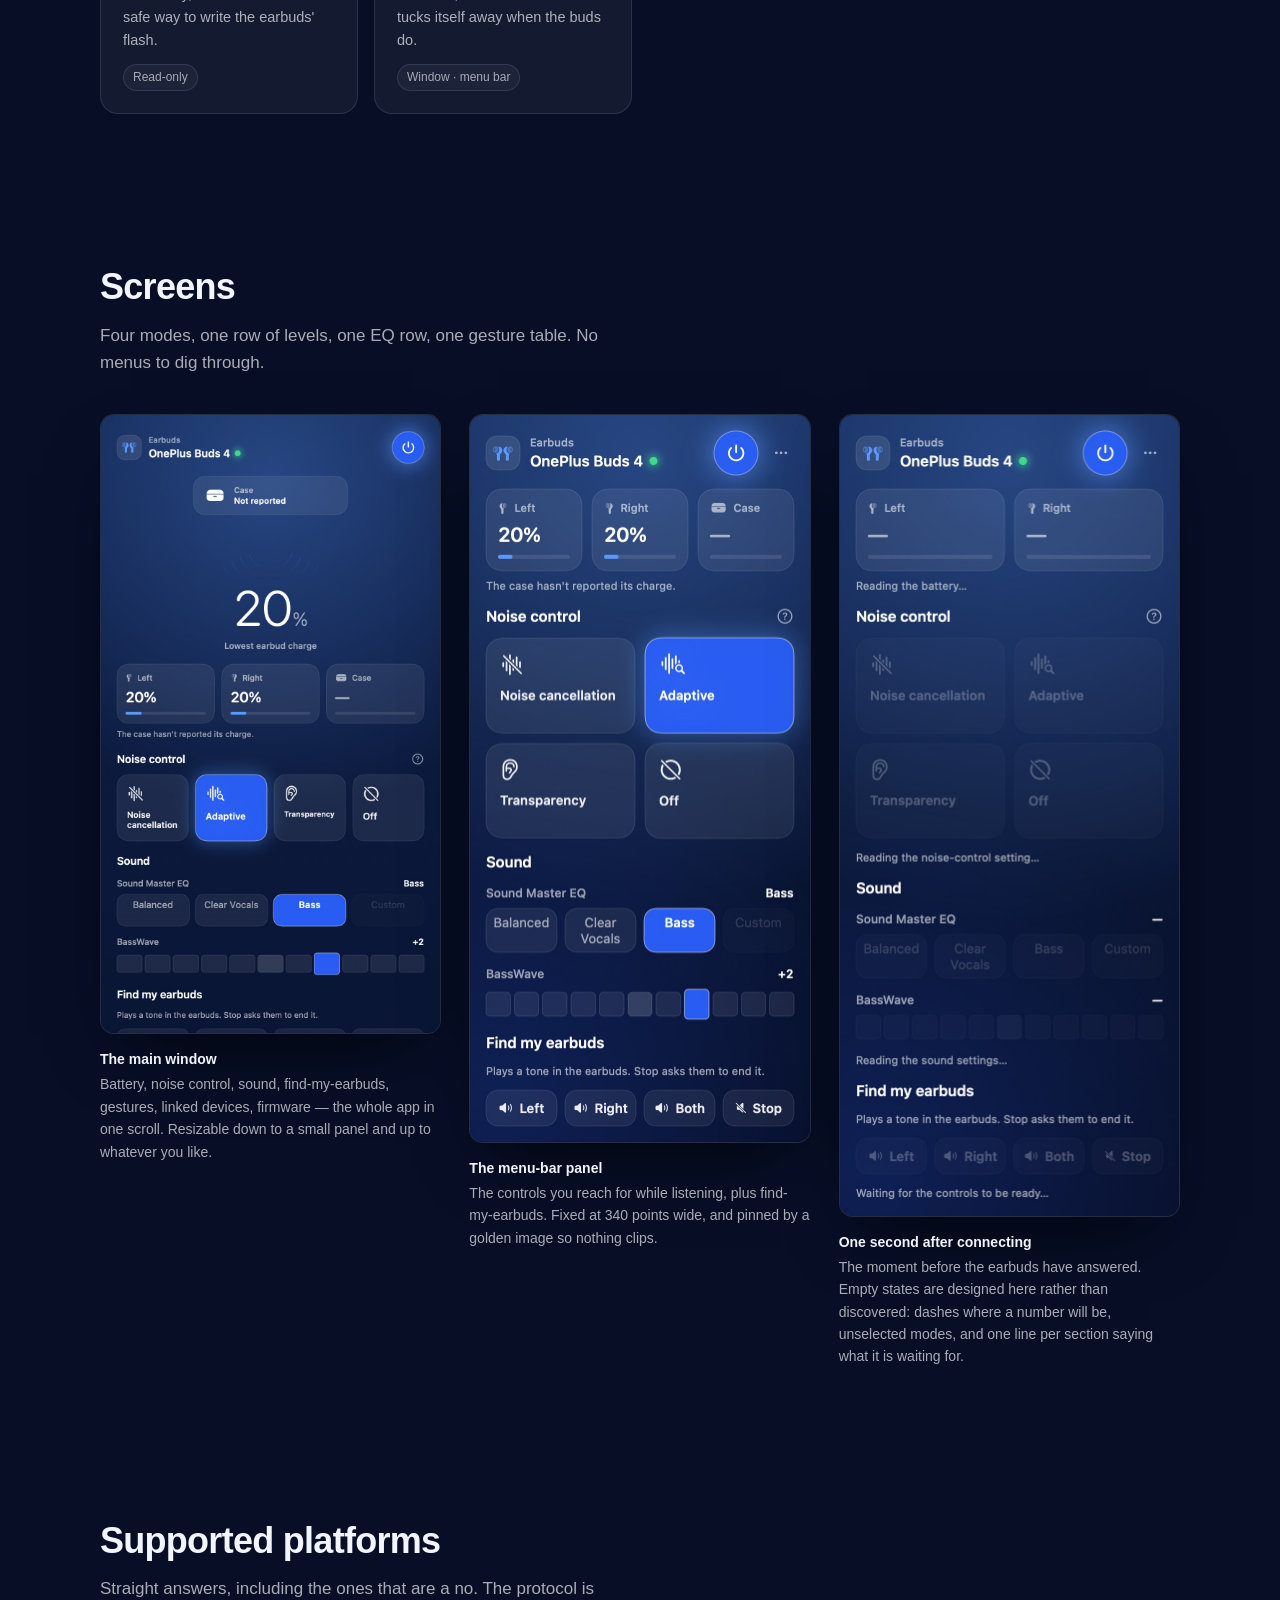
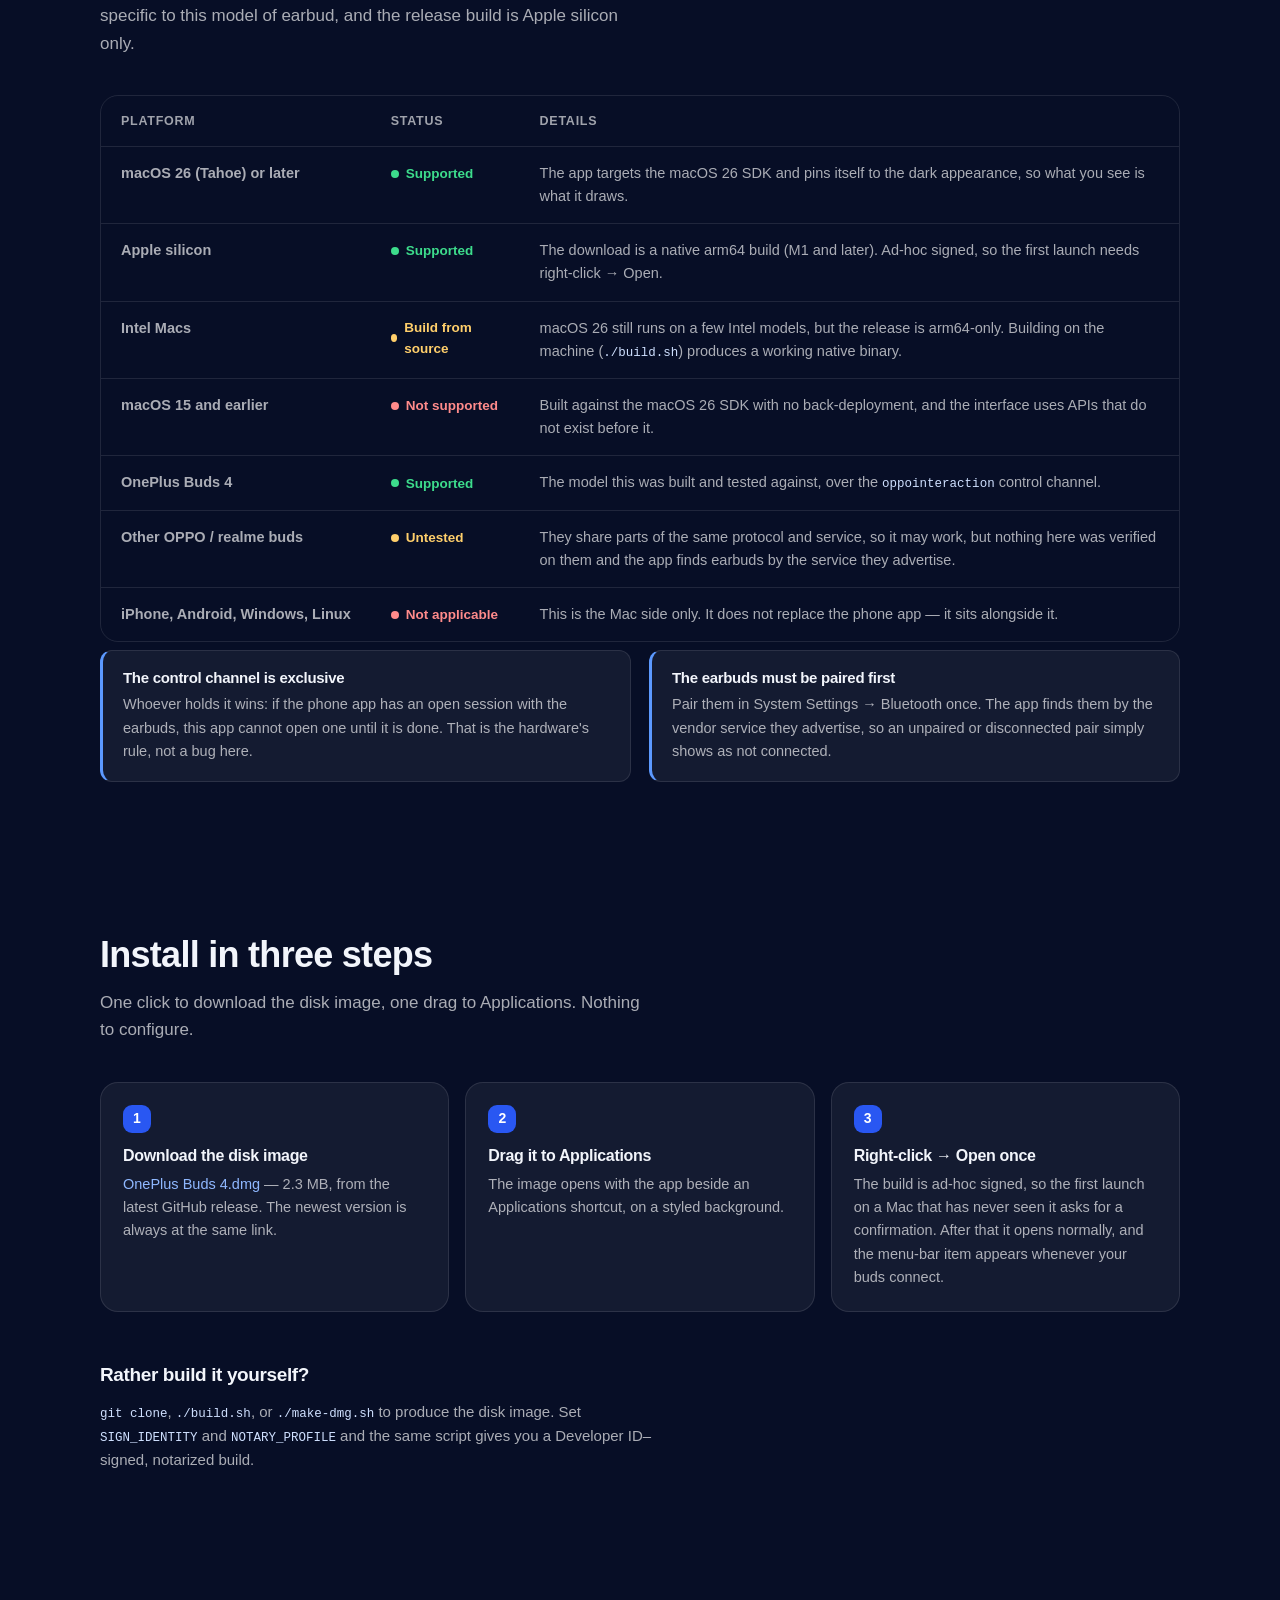
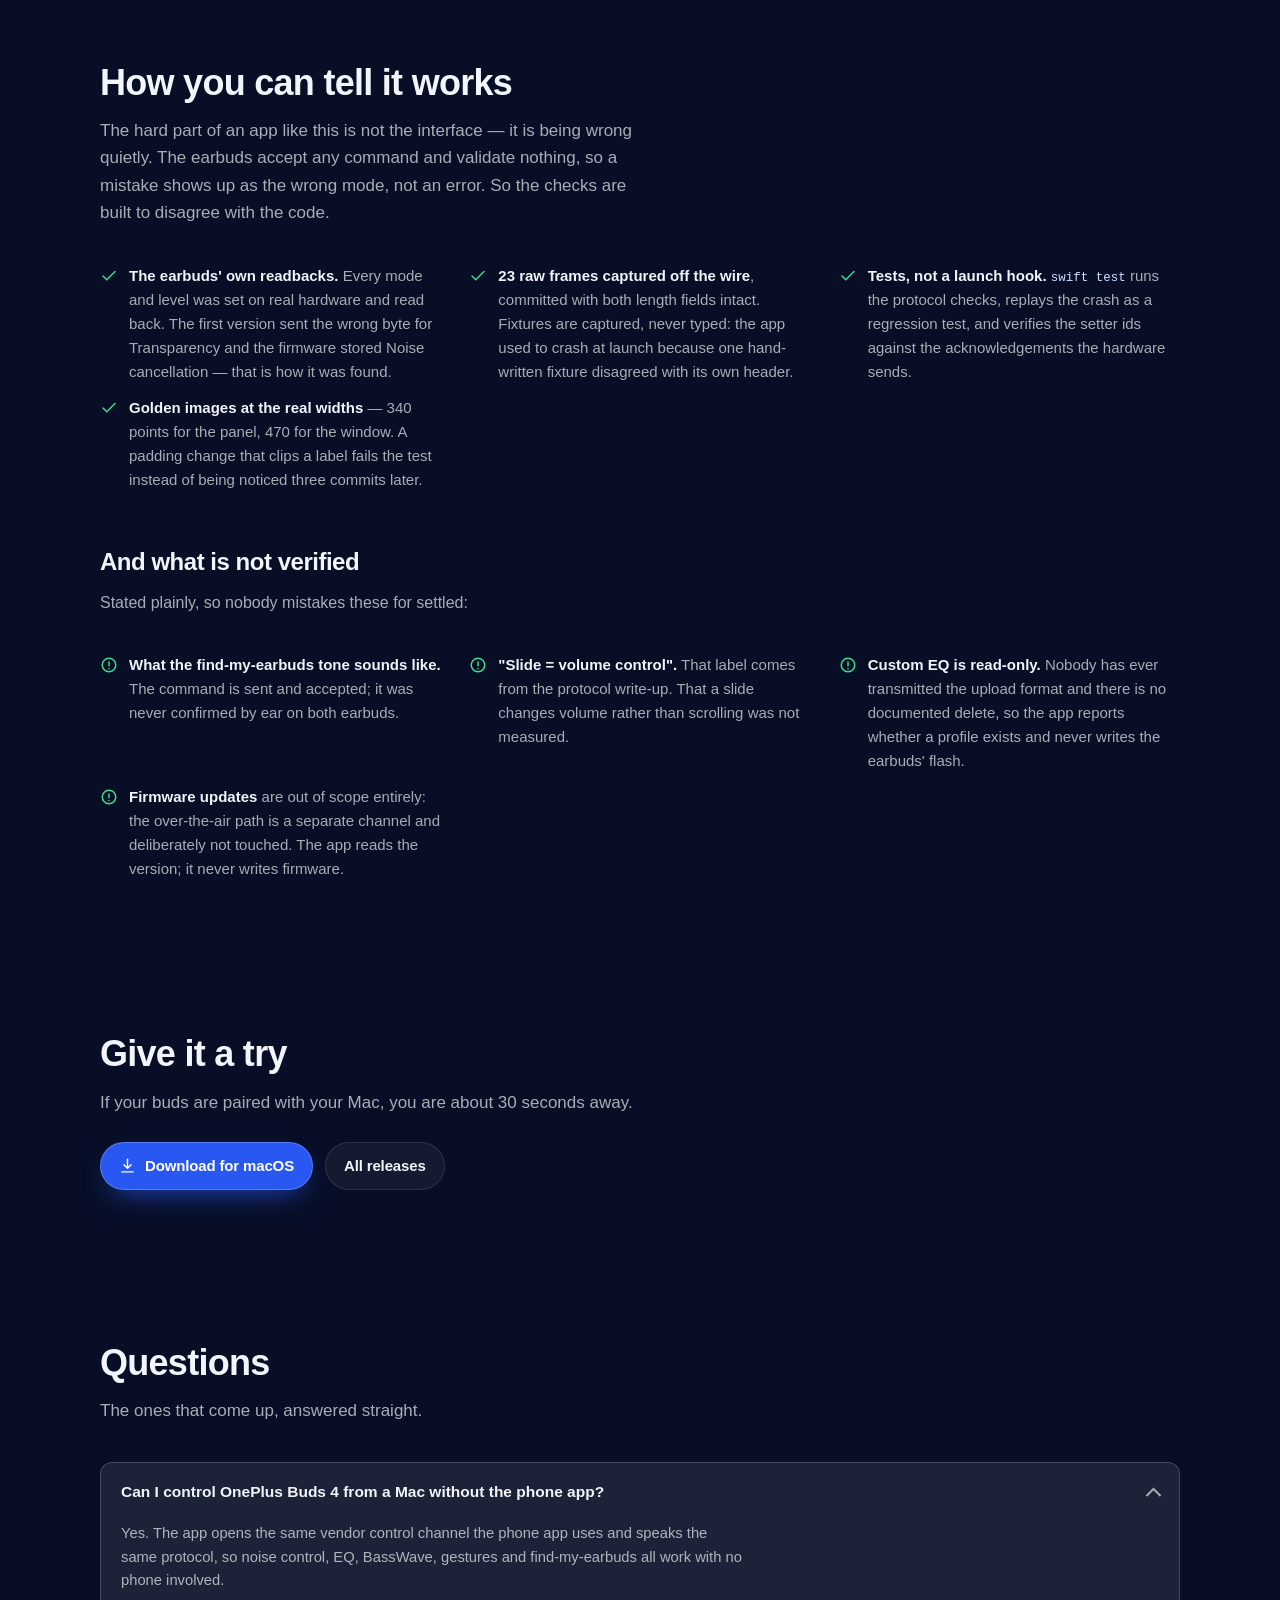
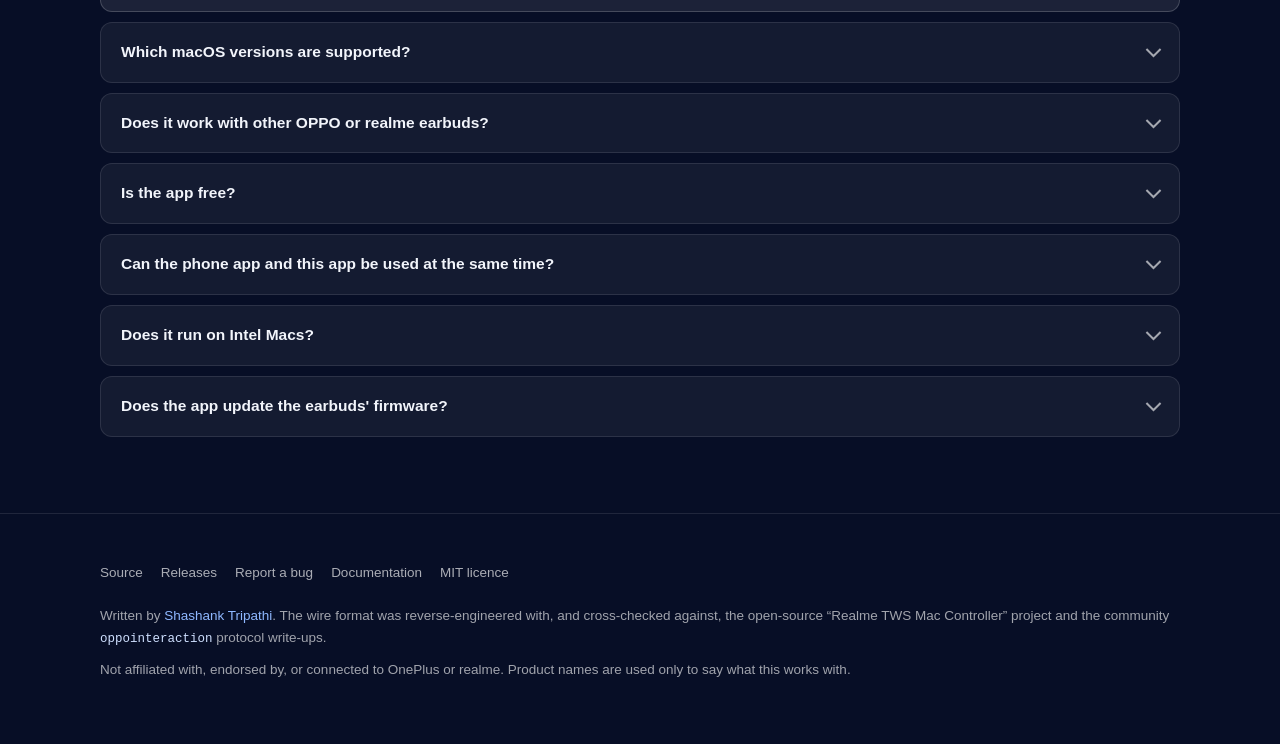
==== commit c337711c: "Ask the buds for their device table instead of waiting to be told The card read the push and stopped" ====
--- a/docs/index.html
+++ b/docs/index.html
@@ -42,7 +42,7 @@
   "applicationSubCategory": "Audio",
   "operatingSystem": "macOS 26 or later",
   "processorRequirements": "Apple silicon; Intel Macs by building from source",
-  "softwareVersion": "1.1.1",
+  "softwareVersion": "1.1.2",
   "releaseNotes": "https://github.com/shashank99928/OnePlusBuds4Mac/releases",
   "isAccessibleForFree": true,
   "license": "https://opensource.org/license/mit",
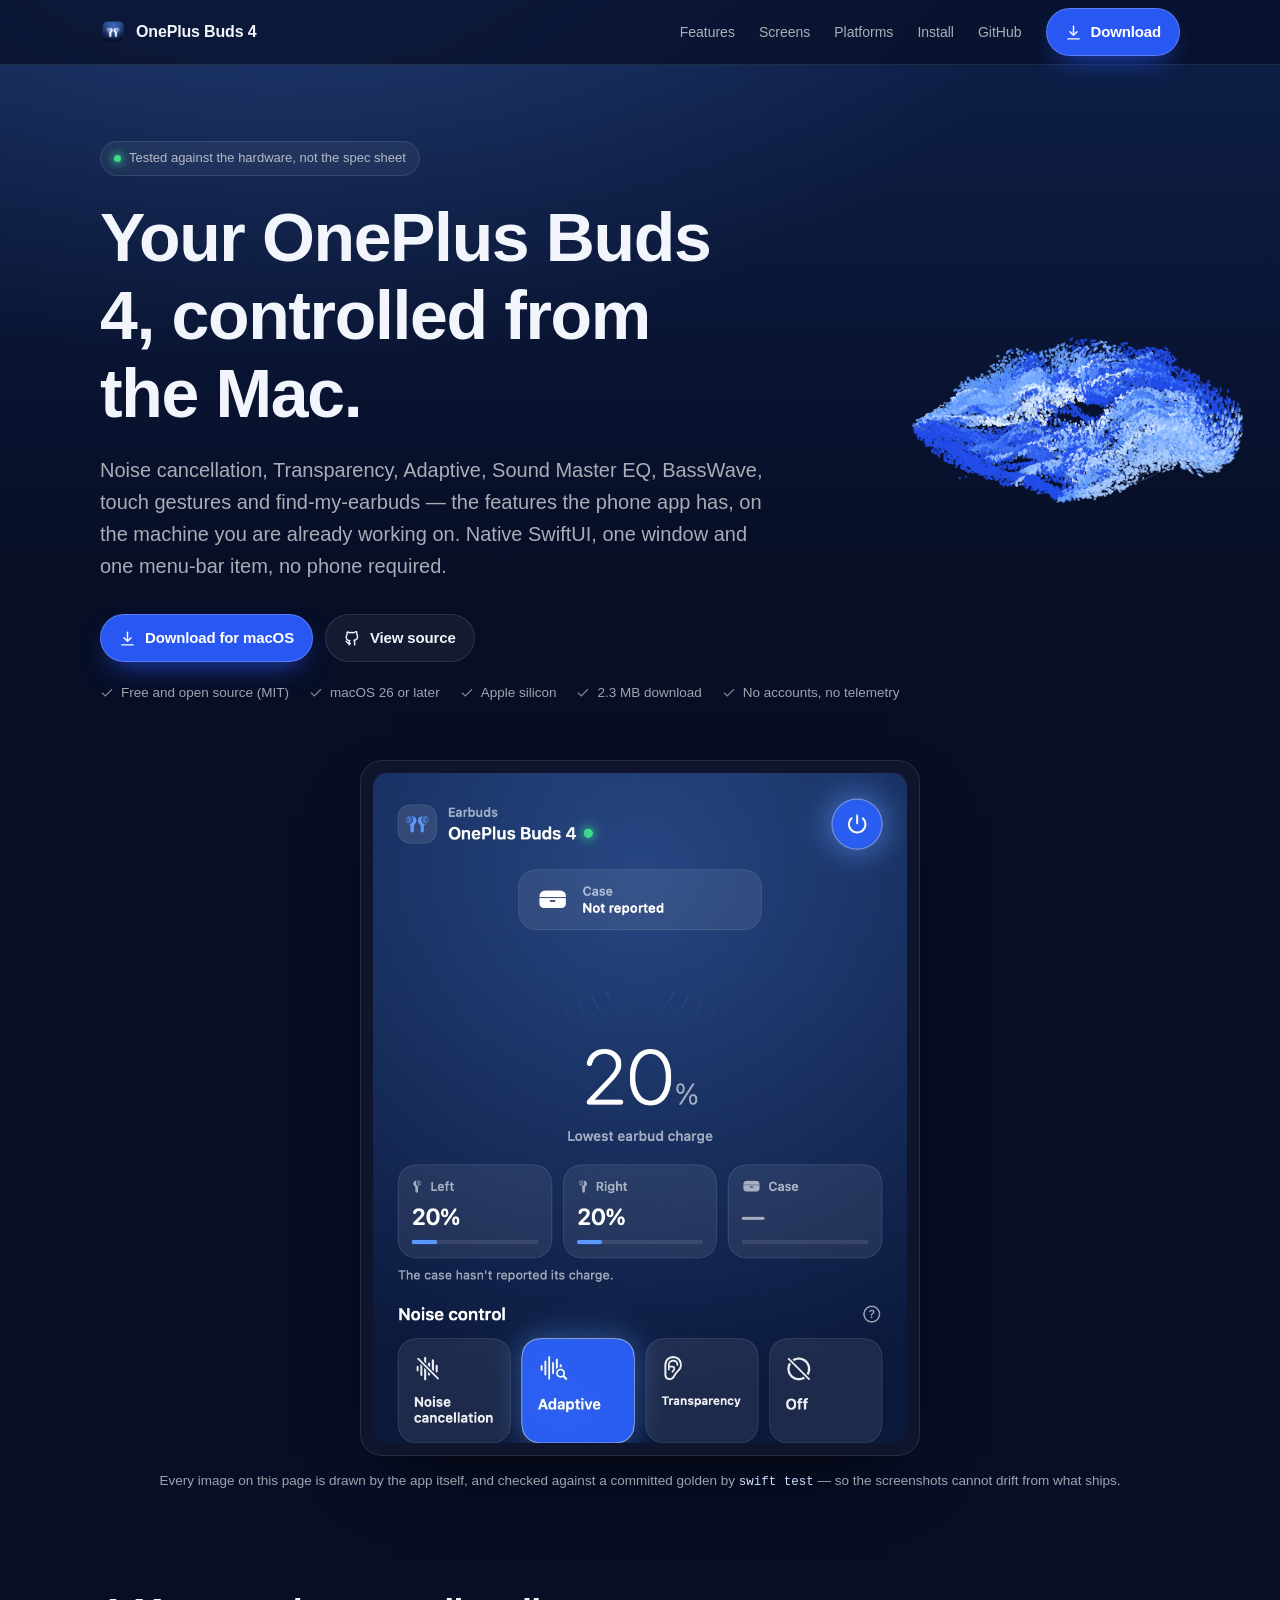
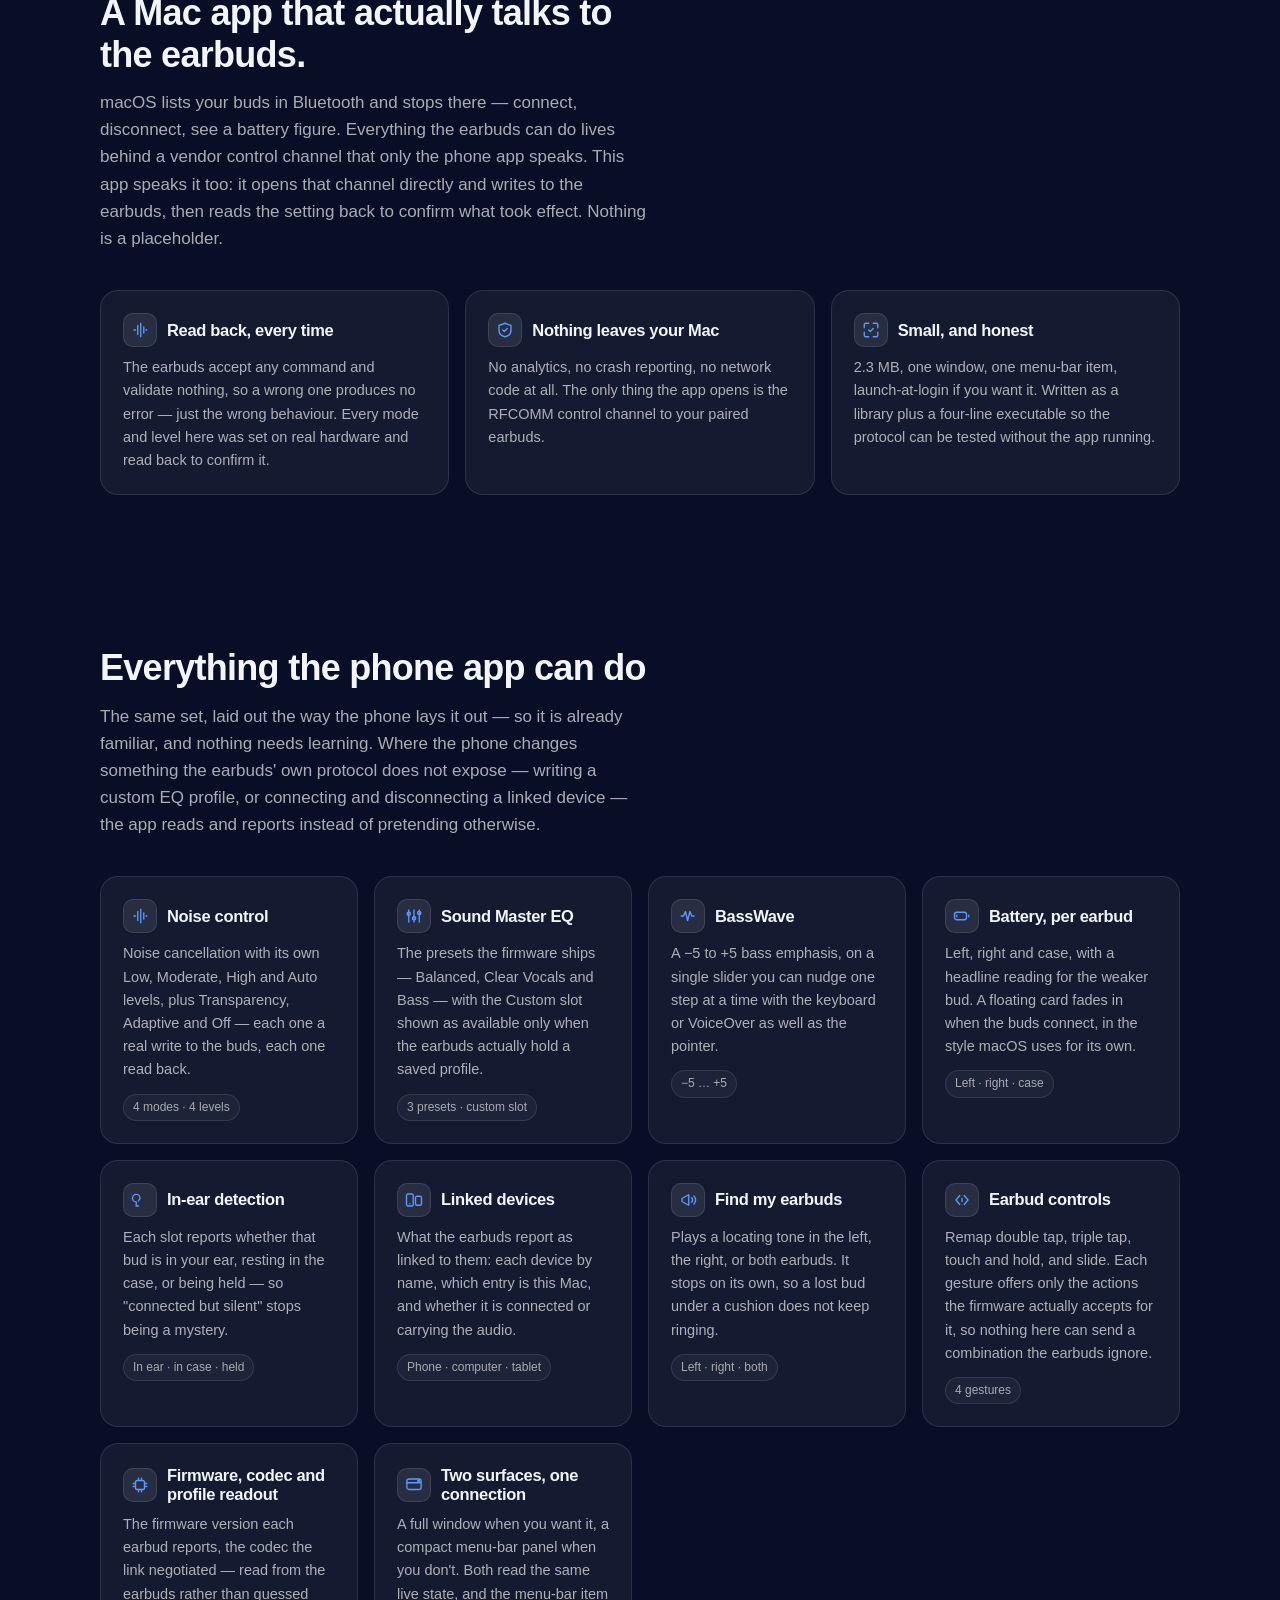
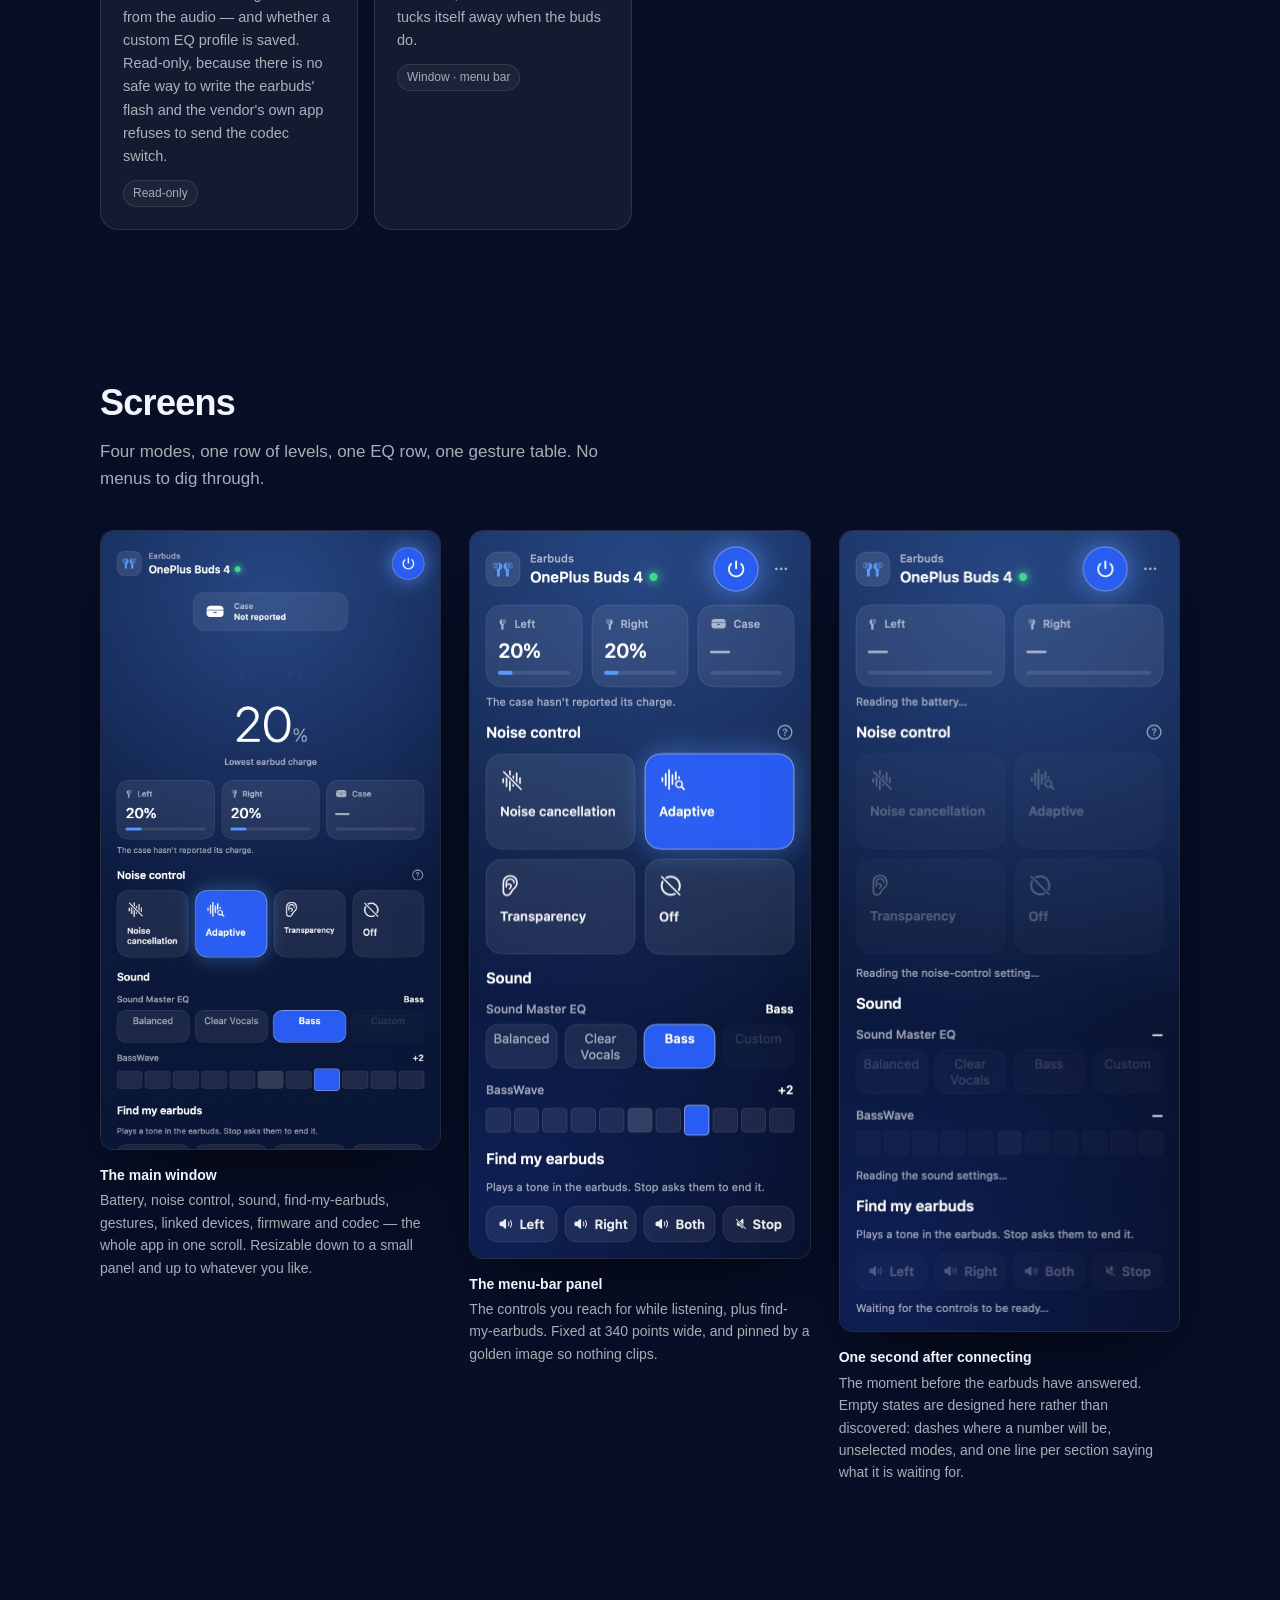
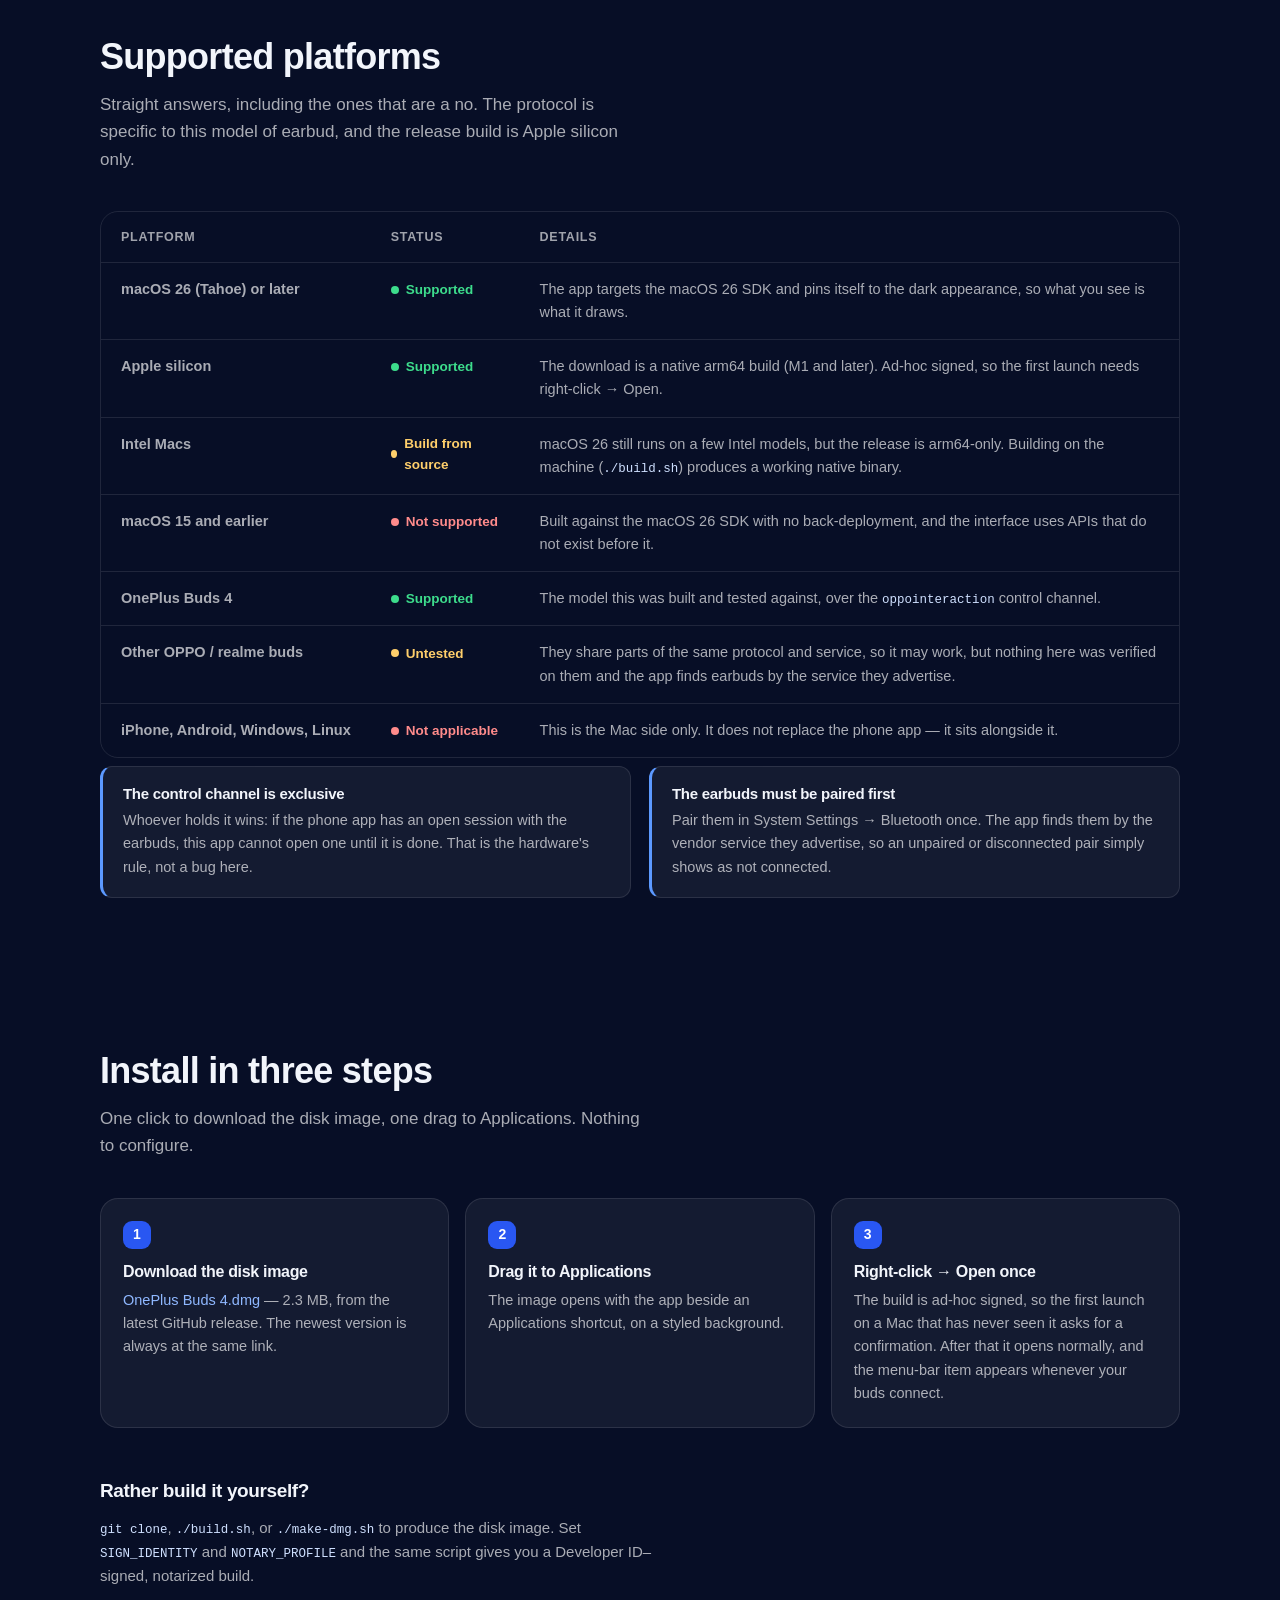
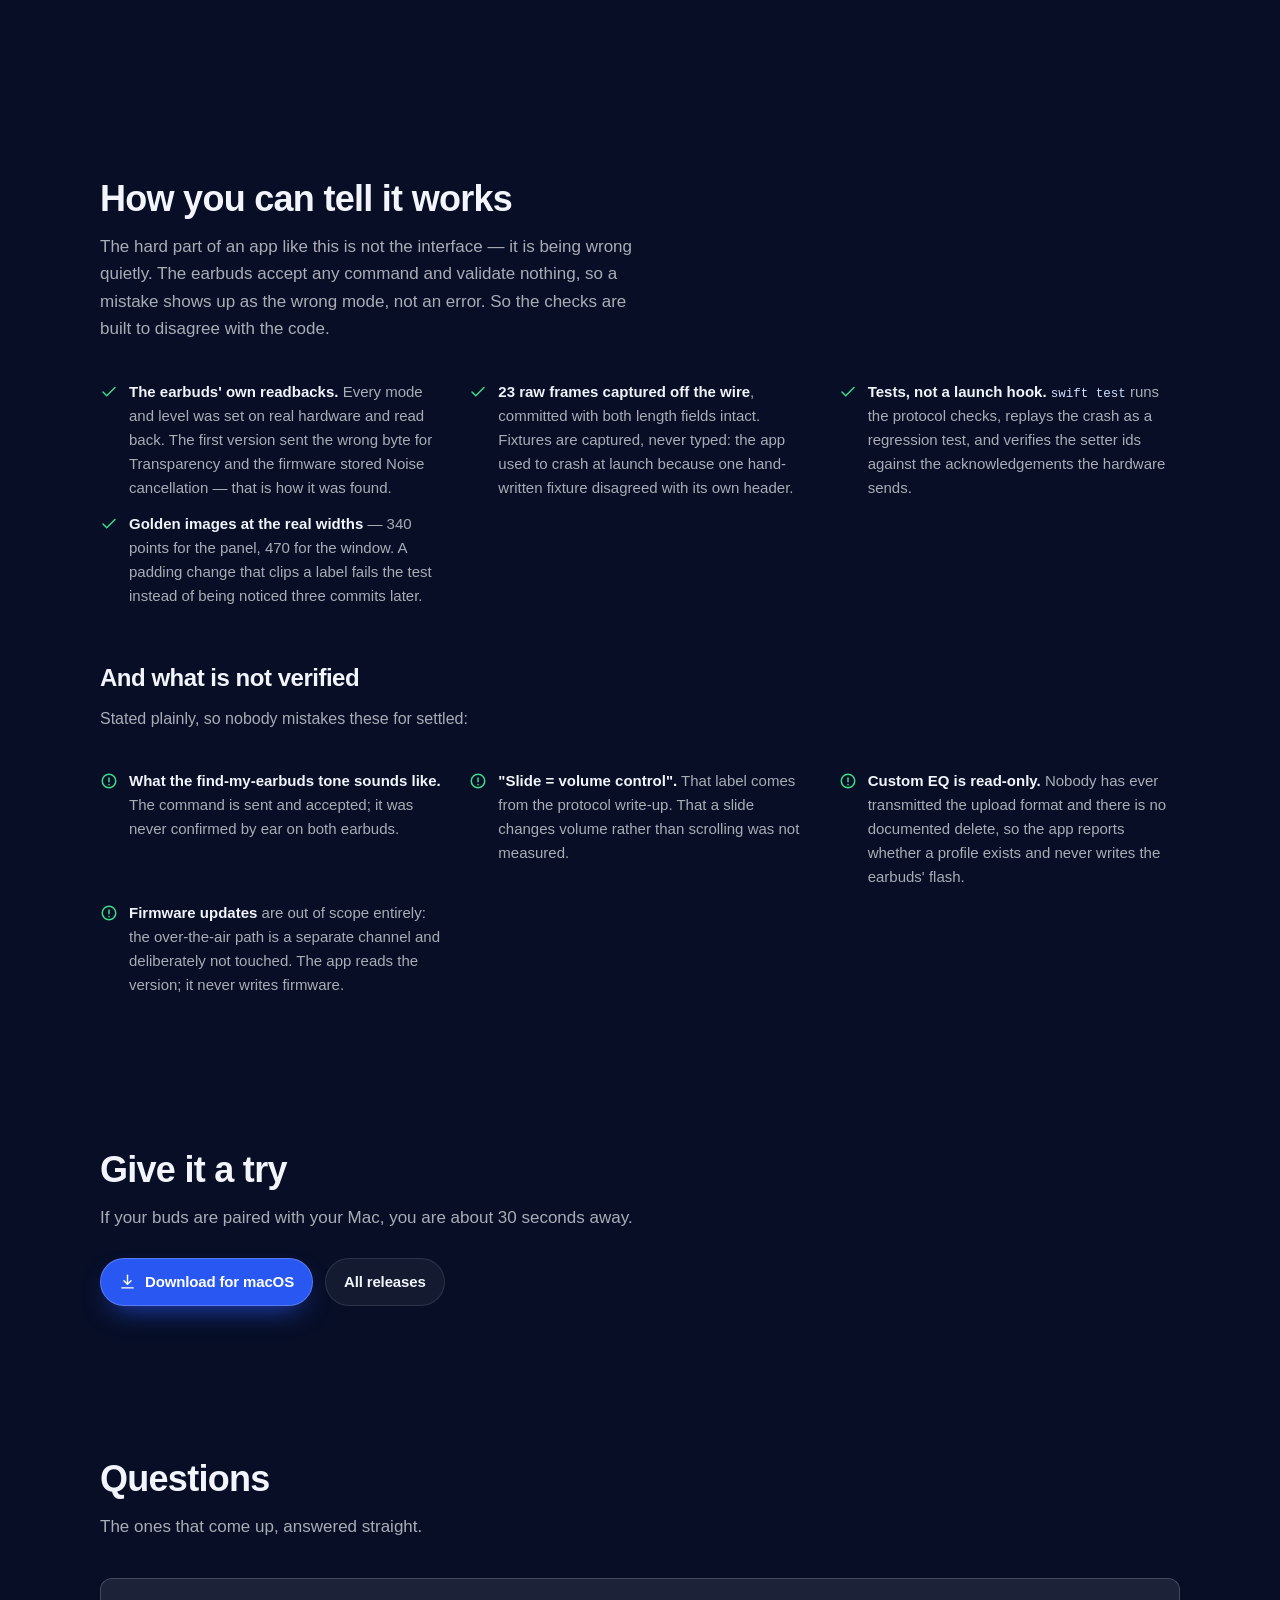
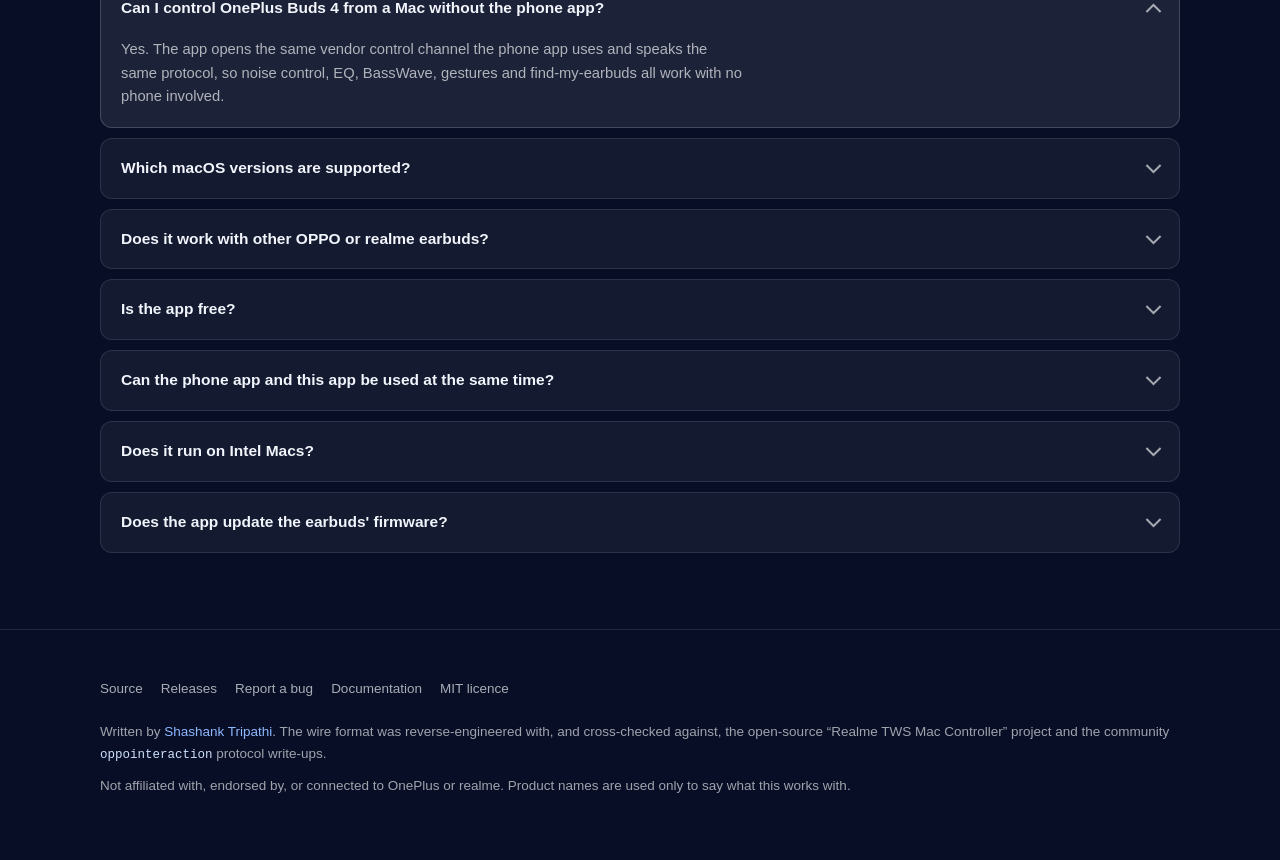
==== commit 16810d29: "Read the codec, and stop reading past a refusal The vendor SDK carries a table that pairs each comma" ====
--- a/docs/index.html
+++ b/docs/index.html
@@ -42,7 +42,7 @@
   "applicationSubCategory": "Audio",
   "operatingSystem": "macOS 26 or later",
   "processorRequirements": "Apple silicon; Intel Macs by building from source",
-  "softwareVersion": "1.1.2",
+  "softwareVersion": "1.1.3",
   "releaseNotes": "https://github.com/shashank99928/OnePlusBuds4Mac/releases",
   "isAccessibleForFree": true,
   "license": "https://opensource.org/license/mit",
@@ -51,7 +51,7 @@
   "url": "https://shashank99928.github.io/OnePlusBuds4Mac/",
   "screenshot": "https://shashank99928.github.io/OnePlusBuds4Mac/assets/og.png",
   "image": "https://shashank99928.github.io/OnePlusBuds4Mac/assets/og.png",
-  "description": "A native macOS app that controls OnePlus Buds 4 over the earbuds' own control channel: noise cancellation, Transparency, Adaptive, Sound Master EQ, BassWave, touch gestures, find-my-earbuds, battery, linked devices and firmware. Free and open source.",
+  "description": "A native macOS app that controls OnePlus Buds 4 over the earbuds' own control channel: noise cancellation, Transparency, Adaptive, Sound Master EQ, BassWave, touch gestures, find-my-earbuds, battery, linked devices, the negotiated codec and firmware. Free and open source.",
   "featureList": [
     "Noise cancellation with Low, Moderate, High and Auto levels",
     "Transparency, Adaptive and Off modes",
@@ -61,7 +61,7 @@
     "Touch gesture remapping",
     "Per-earbud and case battery",
     "Linked devices, as the earbuds report them",
-    "Firmware readout",
+    "Firmware and negotiated-codec readout",
     "Menu-bar panel and a full window"
   ],
   "offers": { "@type": "Offer", "price": "0", "priceCurrency": "USD" },
@@ -343,10 +343,12 @@
         </div>
 
         <div class="card">
-          <h3><span class="tile-icon" aria-hidden="true"><svg viewBox="0 0 24 24" fill="none" stroke="currentColor" stroke-width="1.8" stroke-linecap="round" stroke-linejoin="round"><rect x="6" y="6" width="12" height="12" rx="2.5"/><path d="M10 3v3M14 3v3M10 18v3M14 18v3M3 10h3M3 14h3M18 10h3M18 14h3"/></svg></span> Firmware and profile readout</h3>
-          <p>
-            The firmware version each earbud reports, and whether a custom EQ profile is saved.
-            Read-only, because there is no safe way to write the earbuds' flash.
+          <h3><span class="tile-icon" aria-hidden="true"><svg viewBox="0 0 24 24" fill="none" stroke="currentColor" stroke-width="1.8" stroke-linecap="round" stroke-linejoin="round"><rect x="6" y="6" width="12" height="12" rx="2.5"/><path d="M10 3v3M14 3v3M10 18v3M14 18v3M3 10h3M3 14h3M18 10h3M18 14h3"/></svg></span> Firmware, codec and profile readout</h3>
+          <p>
+            The firmware version each earbud reports, the codec the link negotiated — read from
+            the earbuds rather than guessed from the audio — and whether a custom EQ profile is
+            saved. Read-only, because there is no safe way to write the earbuds' flash and the
+            vendor's own app refuses to send the codec switch.
           </p>
           <span class="tag">Read-only</span>
         </div>
@@ -374,14 +376,14 @@
       <div class="screens">
         <div class="screen">
           <figure>
-            <img class="window-shot" src="assets/window.jpg" width="940" height="3025"
+            <img class="window-shot" src="assets/window.jpg" width="940" height="3075"
                  loading="lazy" decoding="async"
-                 alt="The main window: battery hero, per-earbud chips, the noise-control grid, Sound Master EQ, BassWave, Find my earbuds, the gesture table, the linked-devices list and the firmware readout.">
+                 alt="The main window: battery hero, per-earbud chips, the noise-control grid, Sound Master EQ, BassWave, Find my earbuds, the gesture table, the linked-devices list, and the earbud details card with firmware, negotiated codec and custom-EQ readouts.">
             <figcaption>
               <b>The main window</b>
               Battery, noise control, sound, find-my-earbuds, gestures, linked devices,
-              firmware — the whole app in one scroll. Resizable down to a small panel and up to
-              whatever you like.
+              firmware and codec — the whole app in one scroll. Resizable down to a small panel
+              and up to whatever you like.
             </figcaption>
           </figure>
         </div>
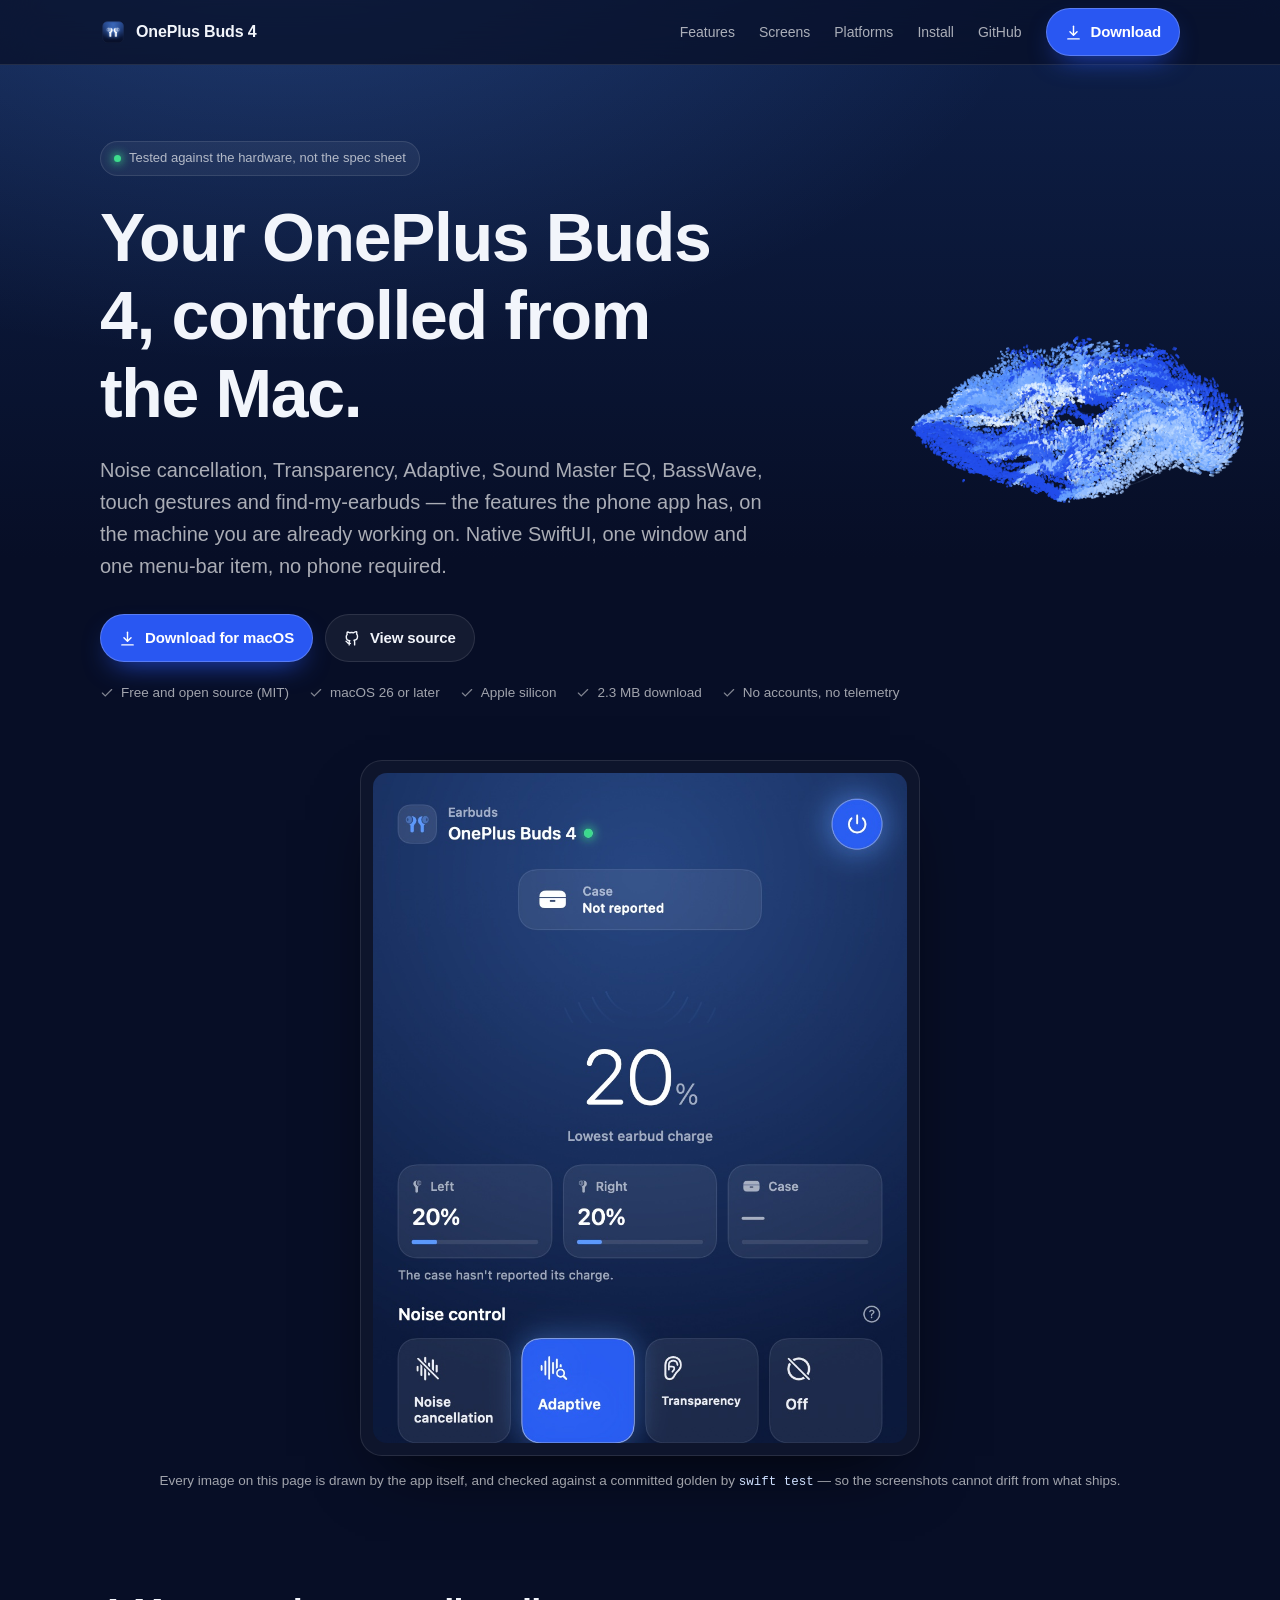
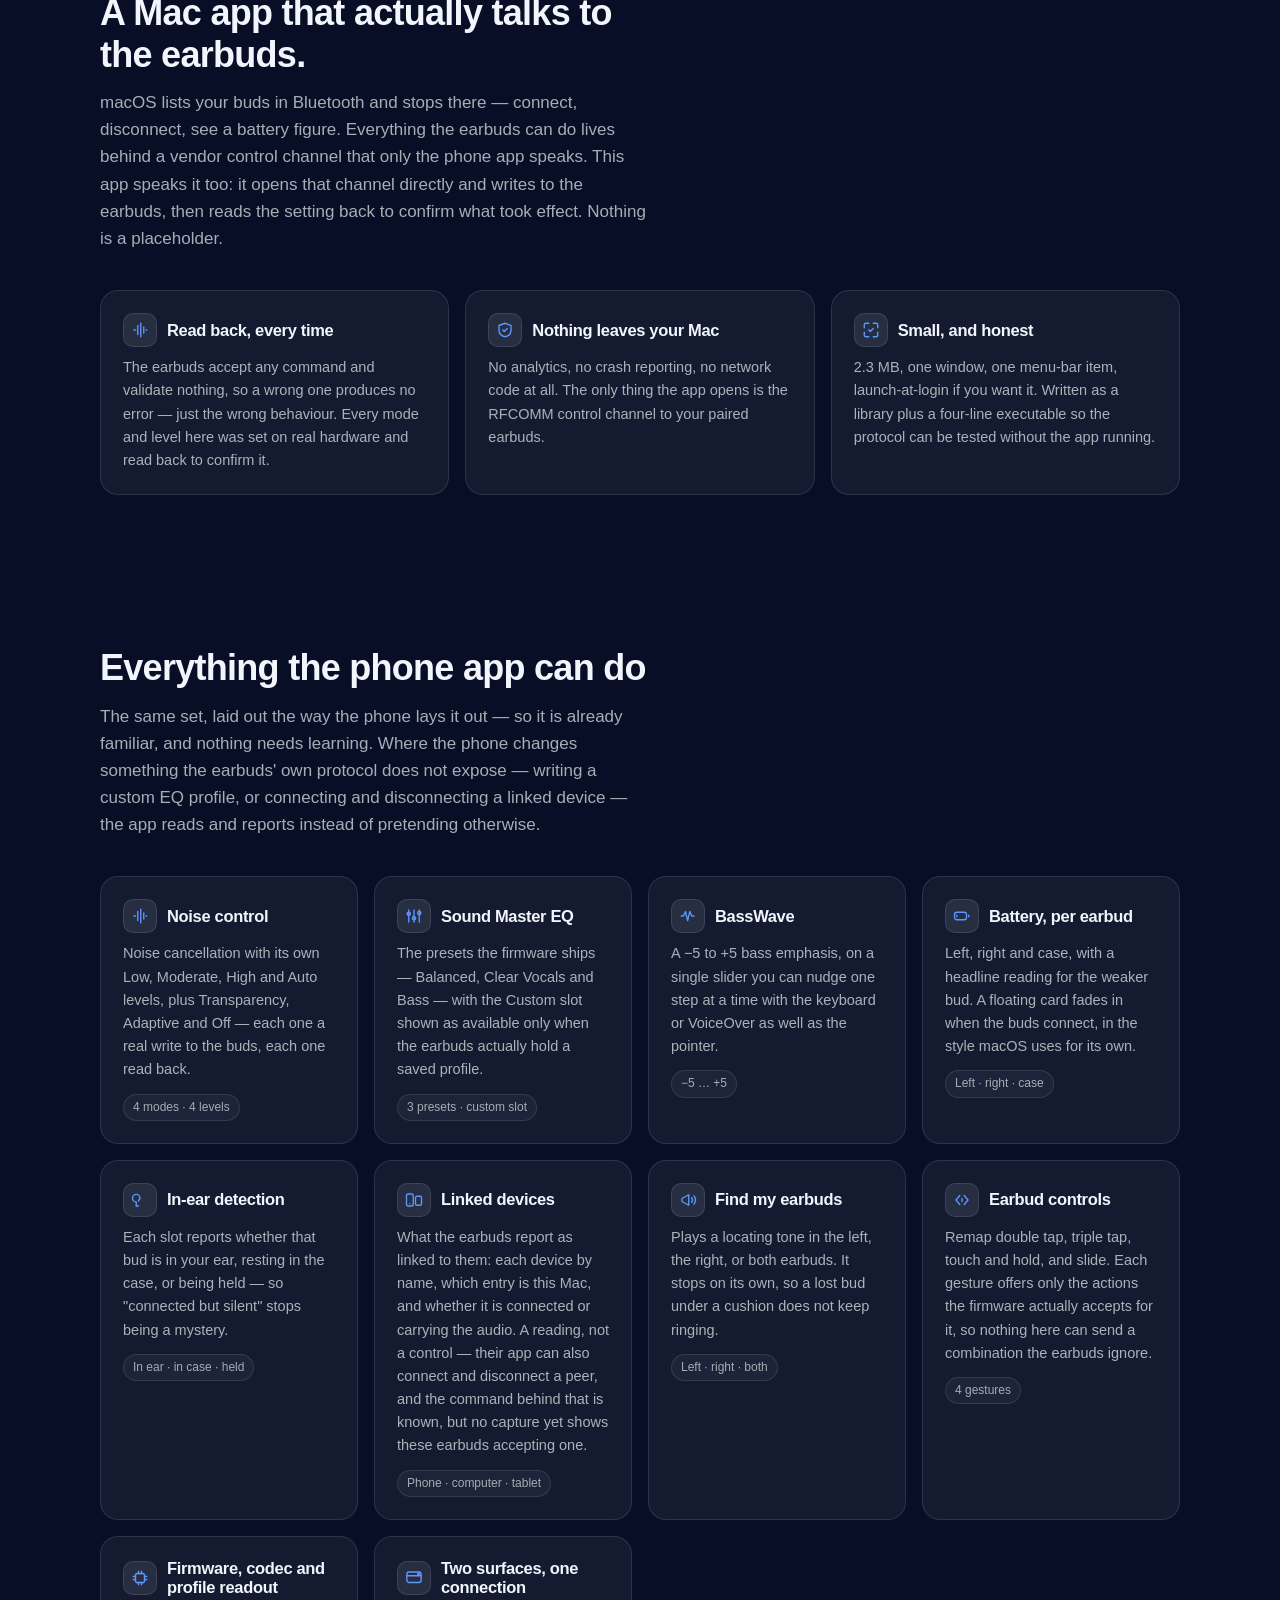
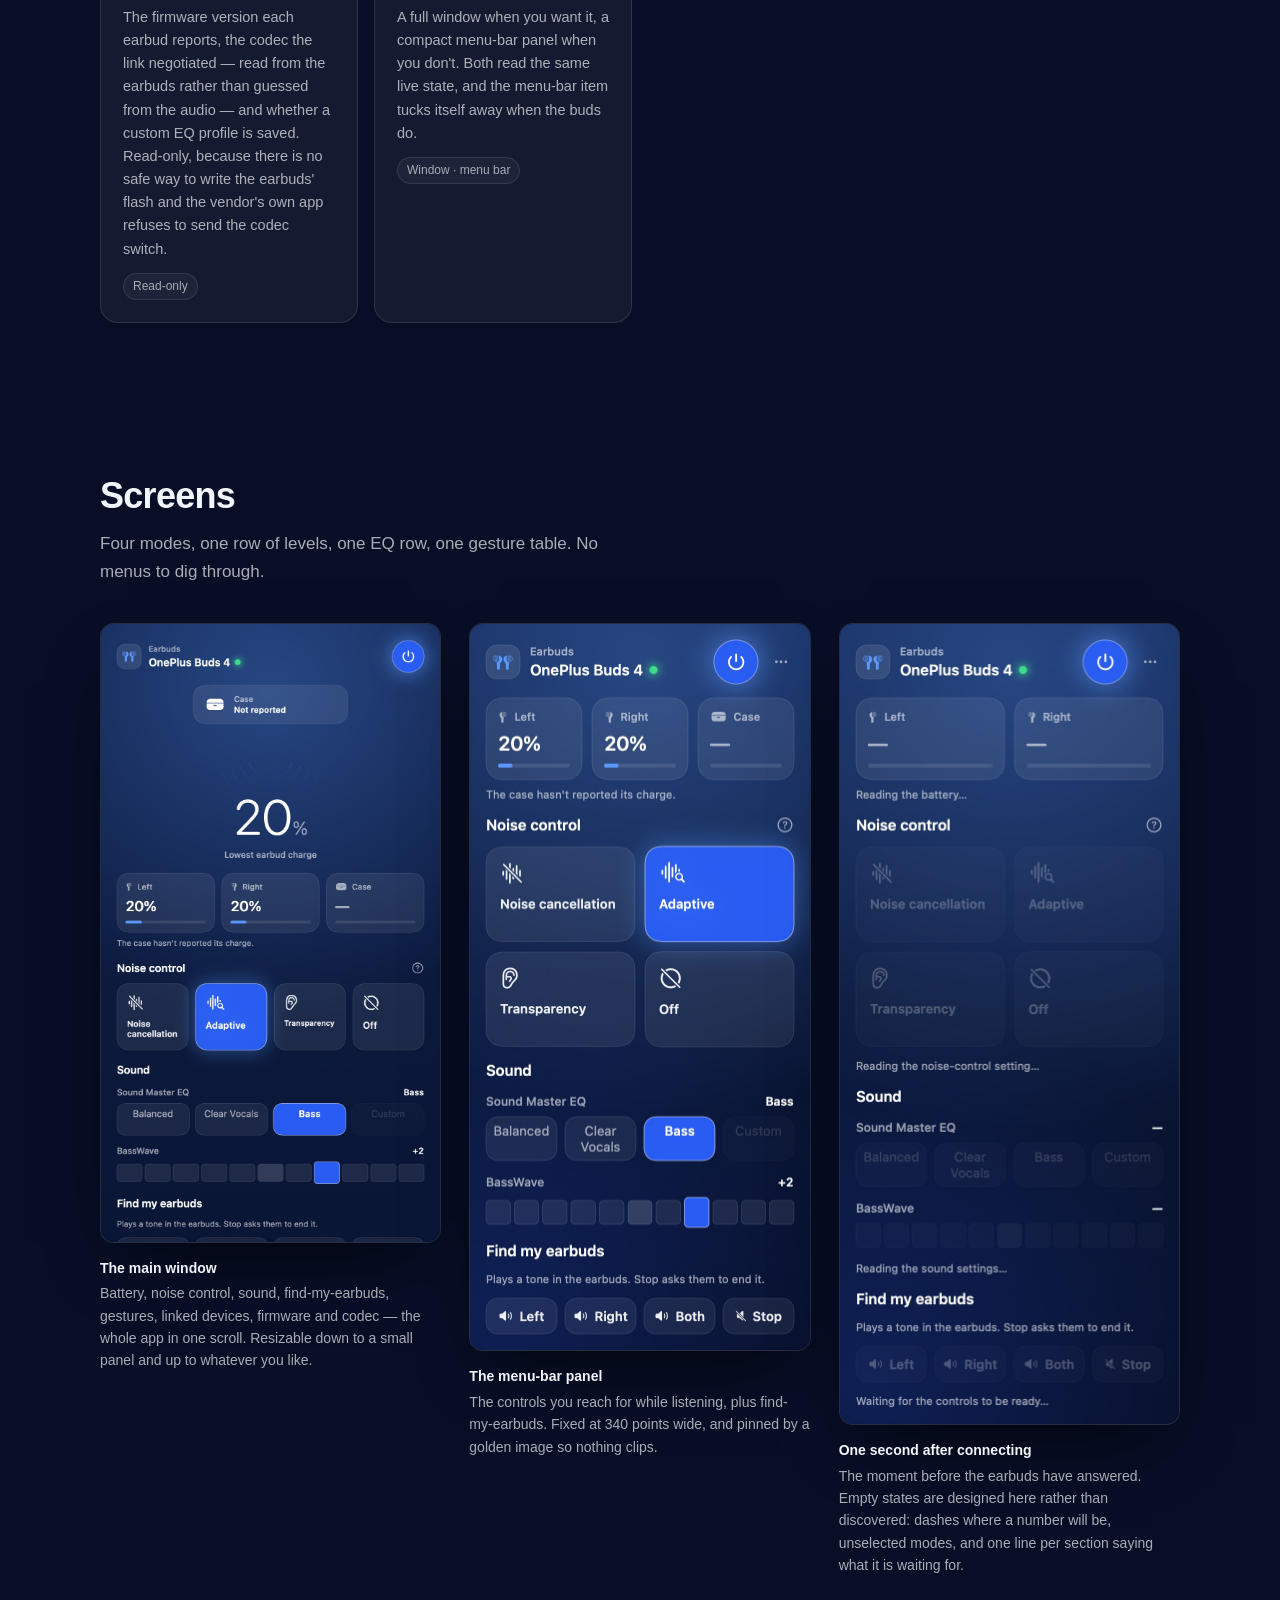
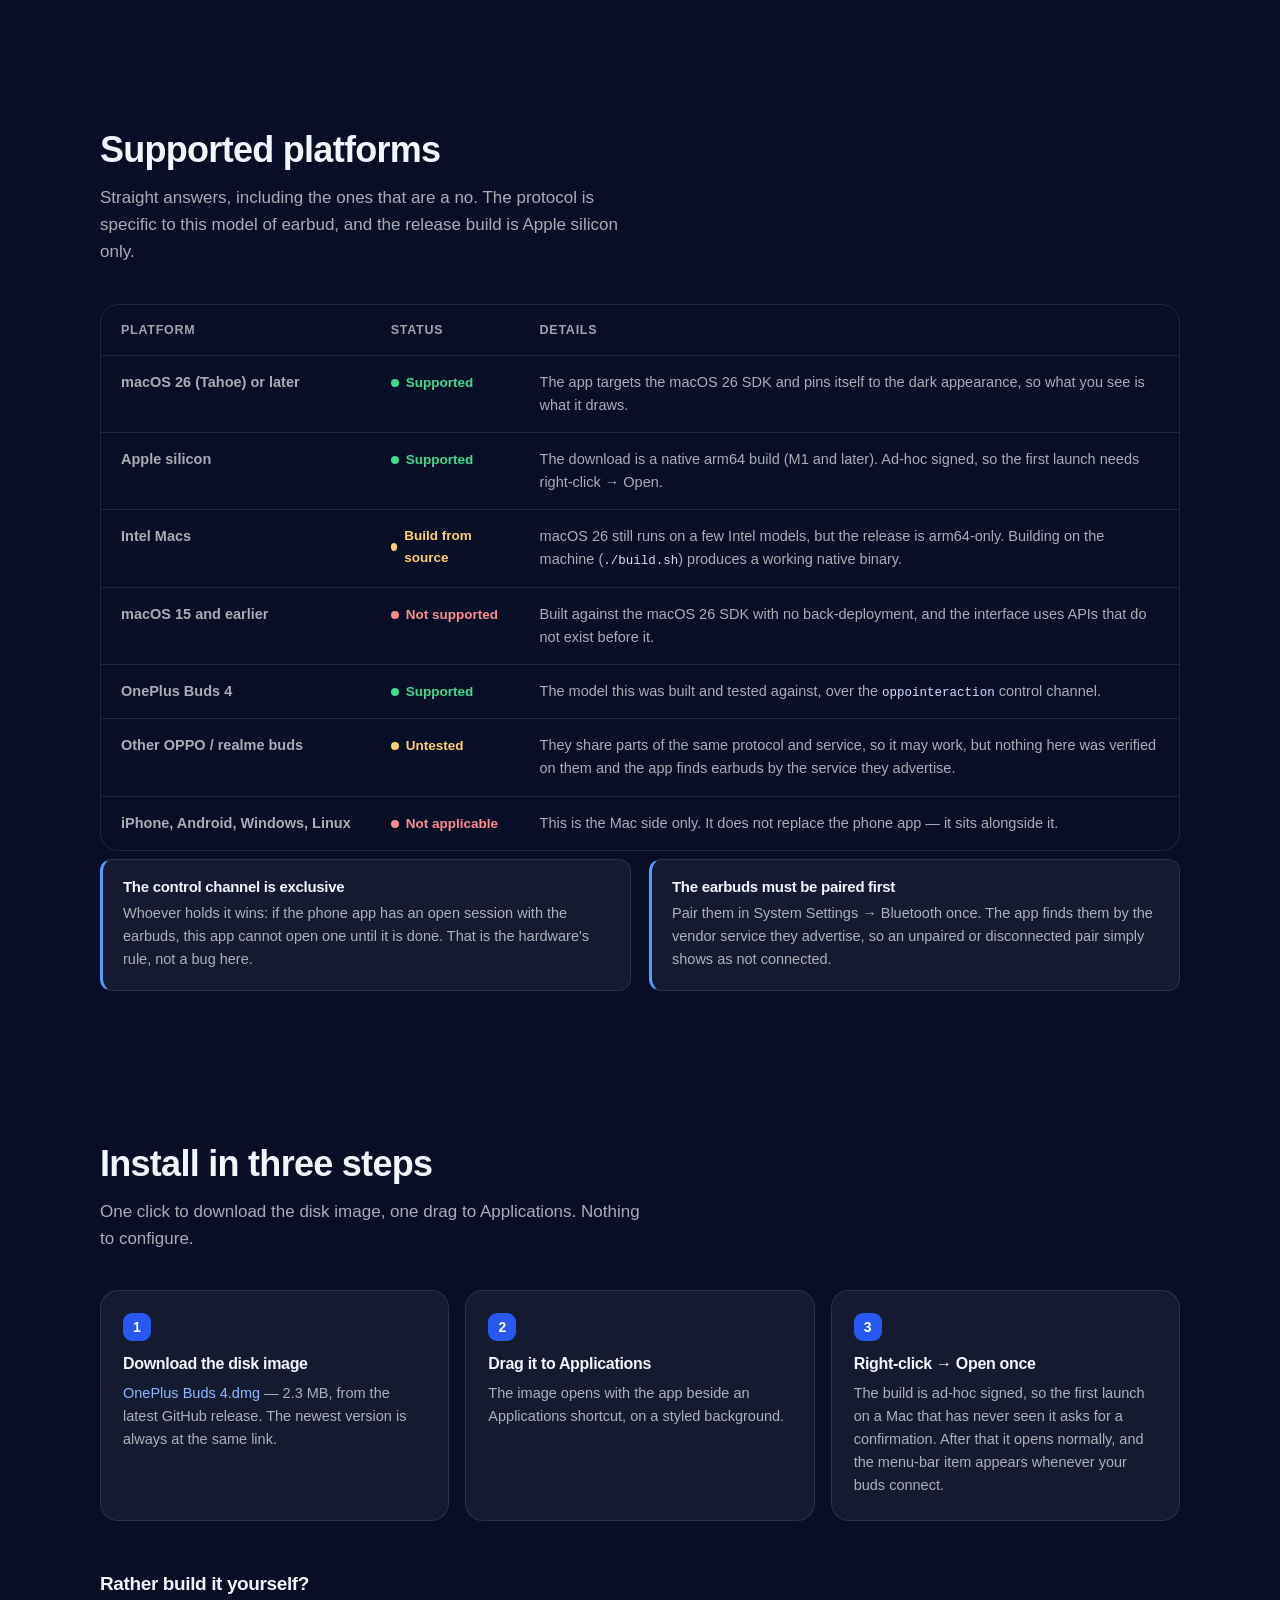
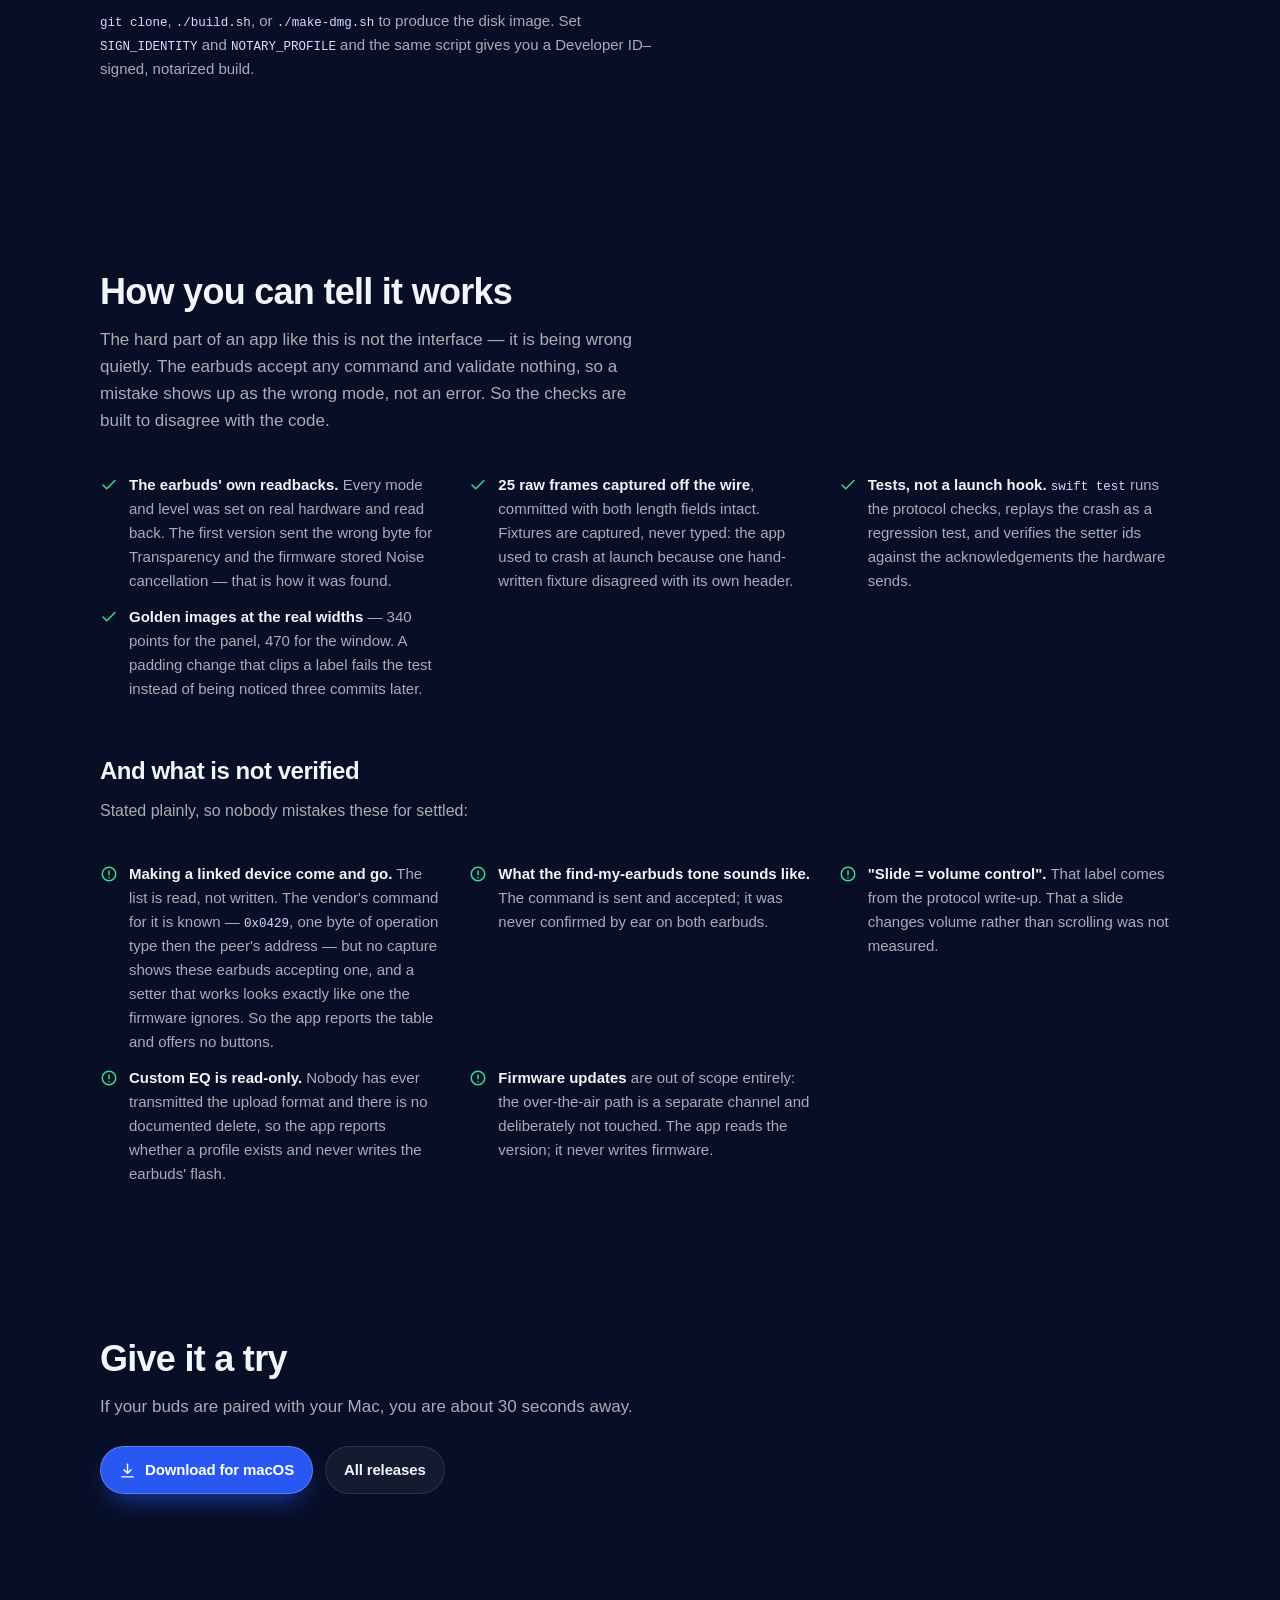
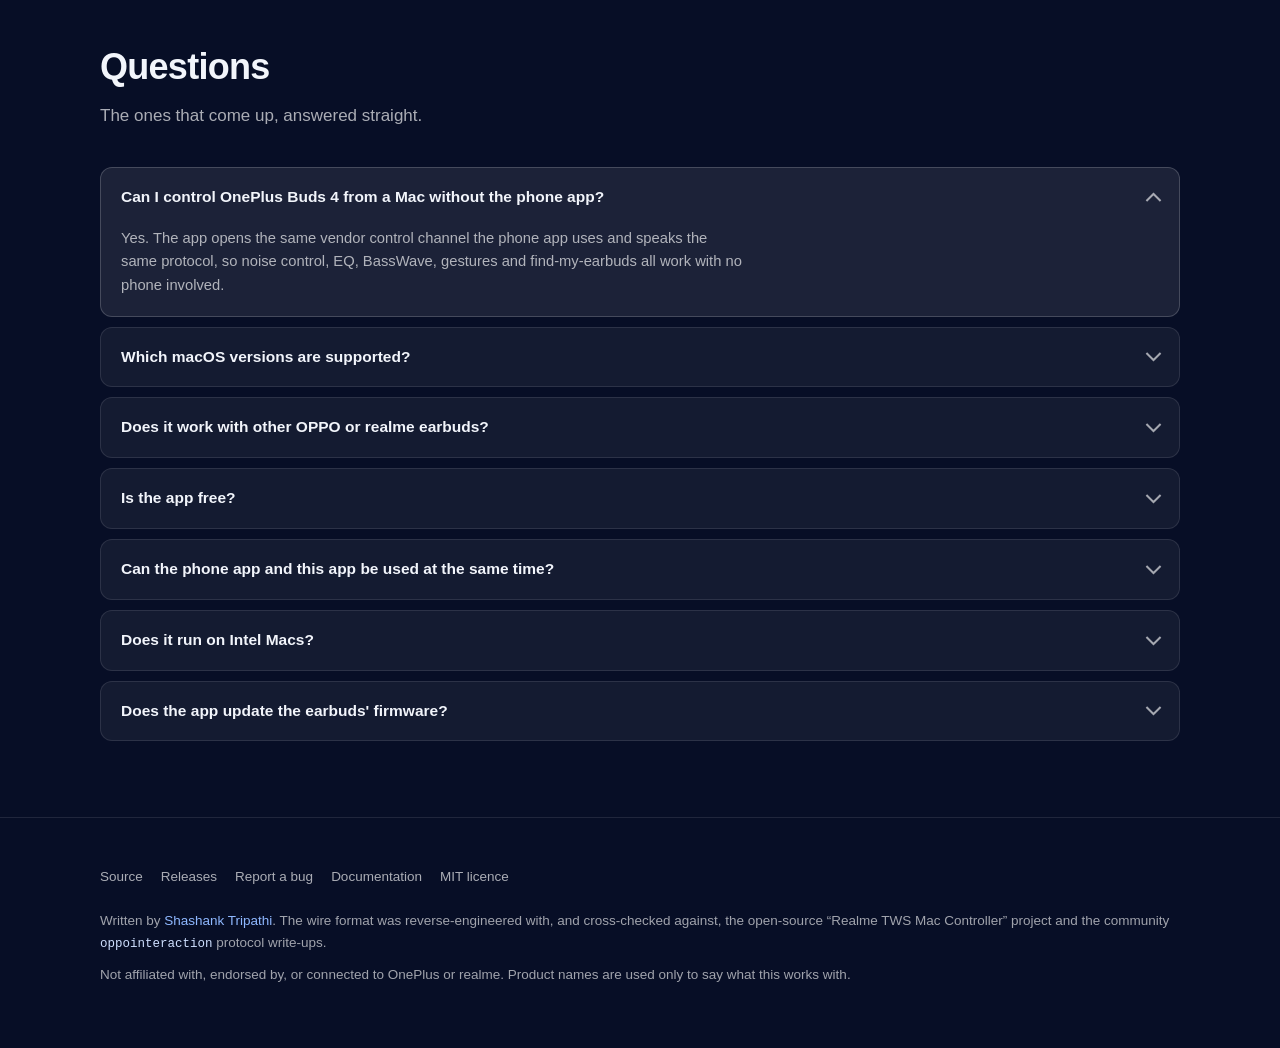
==== commit 6d258f8a: "Name the command their connect button sends, and say why it is not sent The README said no setter fo" ====
--- a/docs/index.html
+++ b/docs/index.html
@@ -318,7 +318,9 @@
           <h3><span class="tile-icon" aria-hidden="true"><svg viewBox="0 0 24 24" fill="none" stroke="currentColor" stroke-width="1.8" stroke-linecap="round" stroke-linejoin="round"><rect x="2" y="4" width="9" height="16" rx="2"/><rect x="14" y="7" width="8" height="12" rx="2"/><path d="M6.5 17h.01"/></svg></span> Linked devices</h3>
           <p>
             What the earbuds report as linked to them: each device by name, which entry is this
-            Mac, and whether it is connected or carrying the audio.
+            Mac, and whether it is connected or carrying the audio. A reading, not a control —
+            their app can also connect and disconnect a peer, and the command behind that is
+            known, but no capture yet shows these earbuds accepting one.
           </p>
           <span class="tag">Phone · computer · tablet</span>
         </div>
@@ -560,7 +562,7 @@
         </li>
         <li class="check">
           <svg viewBox="0 0 24 24" fill="none" stroke="currentColor" stroke-width="2" stroke-linecap="round" aria-hidden="true"><path d="M20 6 9 17l-5-5"/></svg>
-          <span><b>23 raw frames captured off the wire</b>, committed with both length fields intact. Fixtures are captured, never typed: the app used to crash at launch because one hand-written fixture disagreed with its own header.</span>
+          <span><b>25 raw frames captured off the wire</b>, committed with both length fields intact. Fixtures are captured, never typed: the app used to crash at launch because one hand-written fixture disagreed with its own header.</span>
         </li>
         <li class="check">
           <svg viewBox="0 0 24 24" fill="none" stroke="currentColor" stroke-width="2" stroke-linecap="round" aria-hidden="true"><path d="M20 6 9 17l-5-5"/></svg>
@@ -577,6 +579,14 @@
         <p class="u-fs-16">Stated plainly, so nobody mistakes these for settled:</p>
       </div>
       <ul class="checks">
+        <li class="check">
+          <svg viewBox="0 0 24 24" fill="none" stroke="currentColor" stroke-width="2" stroke-linecap="round" aria-hidden="true"><path d="M12 8v5"/><path d="M12 16.5v.5"/><circle cx="12" cy="12" r="9"/></svg>
+          <span><b>Making a linked device come and go.</b> The list is read, not written. The
+          vendor's command for it is known — <code>0x0429</code>, one byte of operation type
+          then the peer's address — but no capture shows these earbuds accepting one, and a
+          setter that works looks exactly like one the firmware ignores. So the app reports the
+          table and offers no buttons.</span>
+        </li>
         <li class="check">
           <svg viewBox="0 0 24 24" fill="none" stroke="currentColor" stroke-width="2" stroke-linecap="round" aria-hidden="true"><path d="M12 8v5"/><path d="M12 16.5v.5"/><circle cx="12" cy="12" r="9"/></svg>
           <span><b>What the find-my-earbuds tone sounds like.</b> The command is sent and accepted; it was never confirmed by ear on both earbuds.</span>
